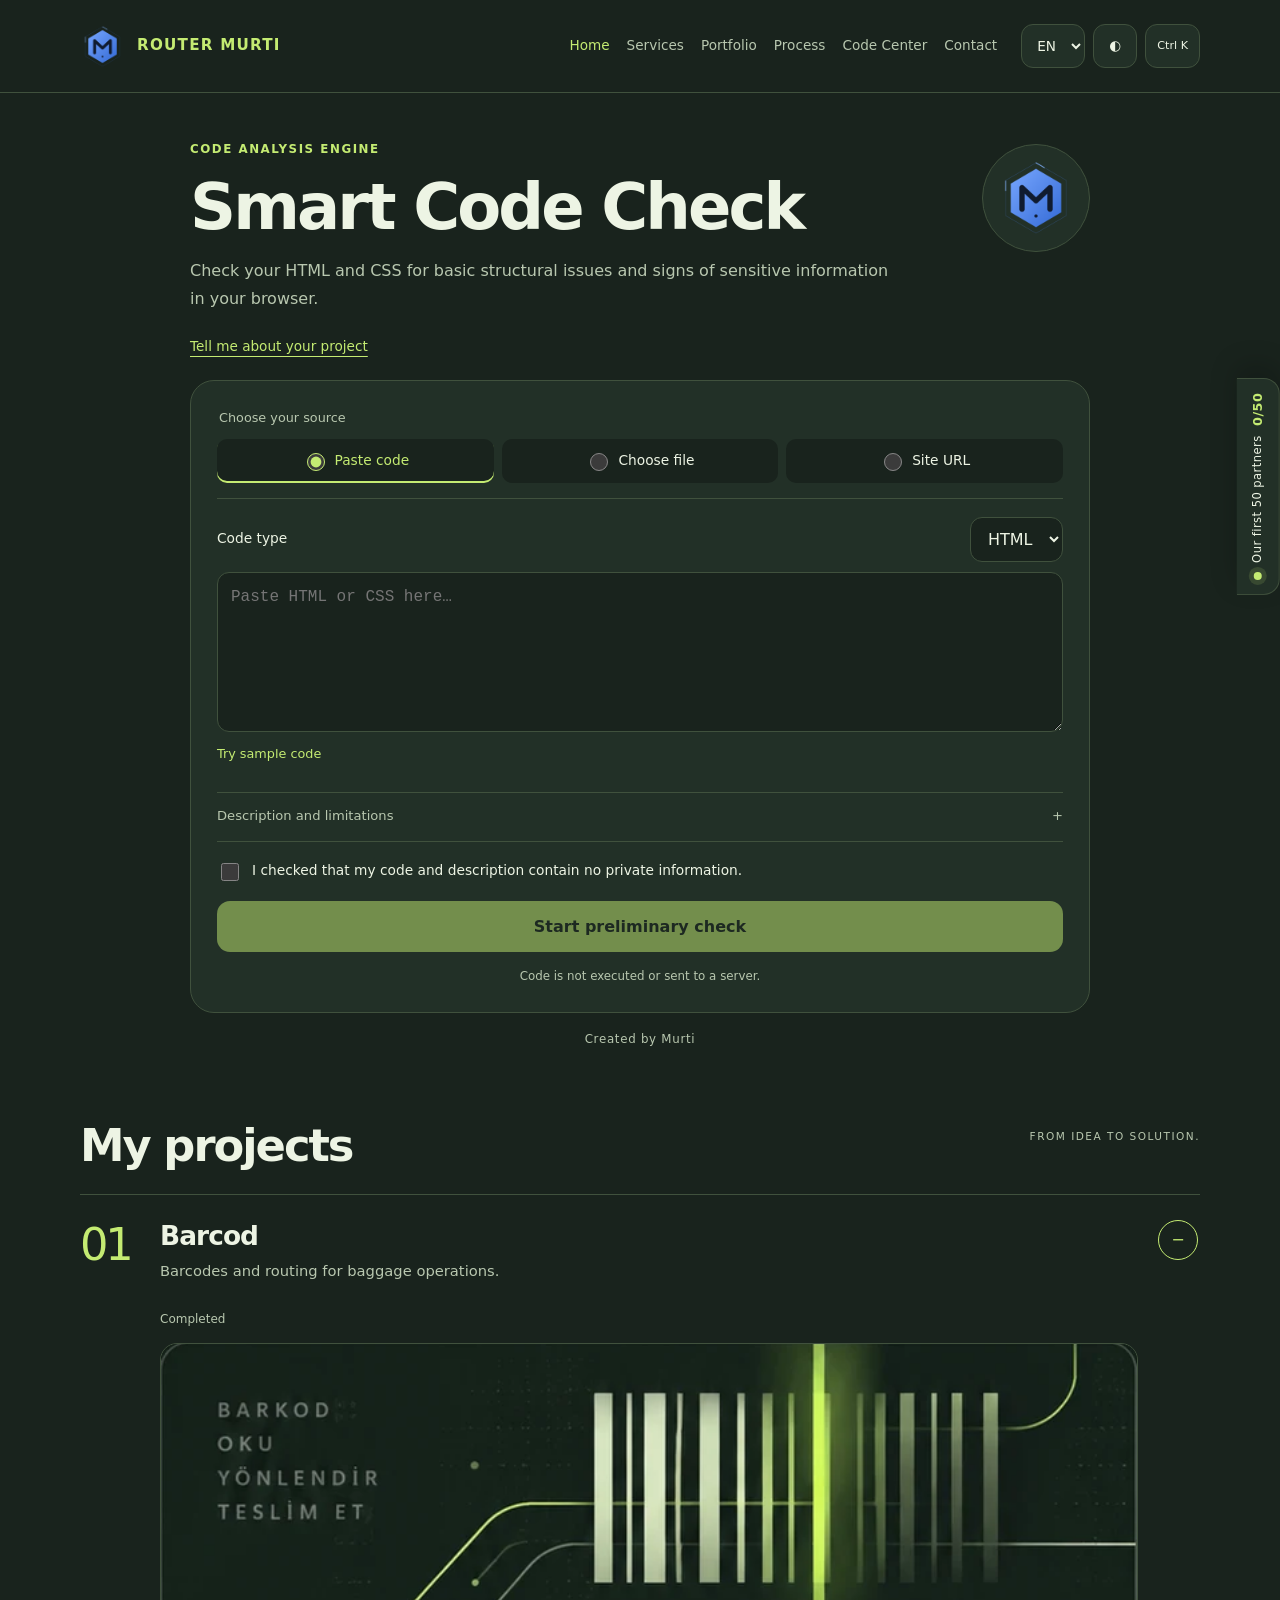
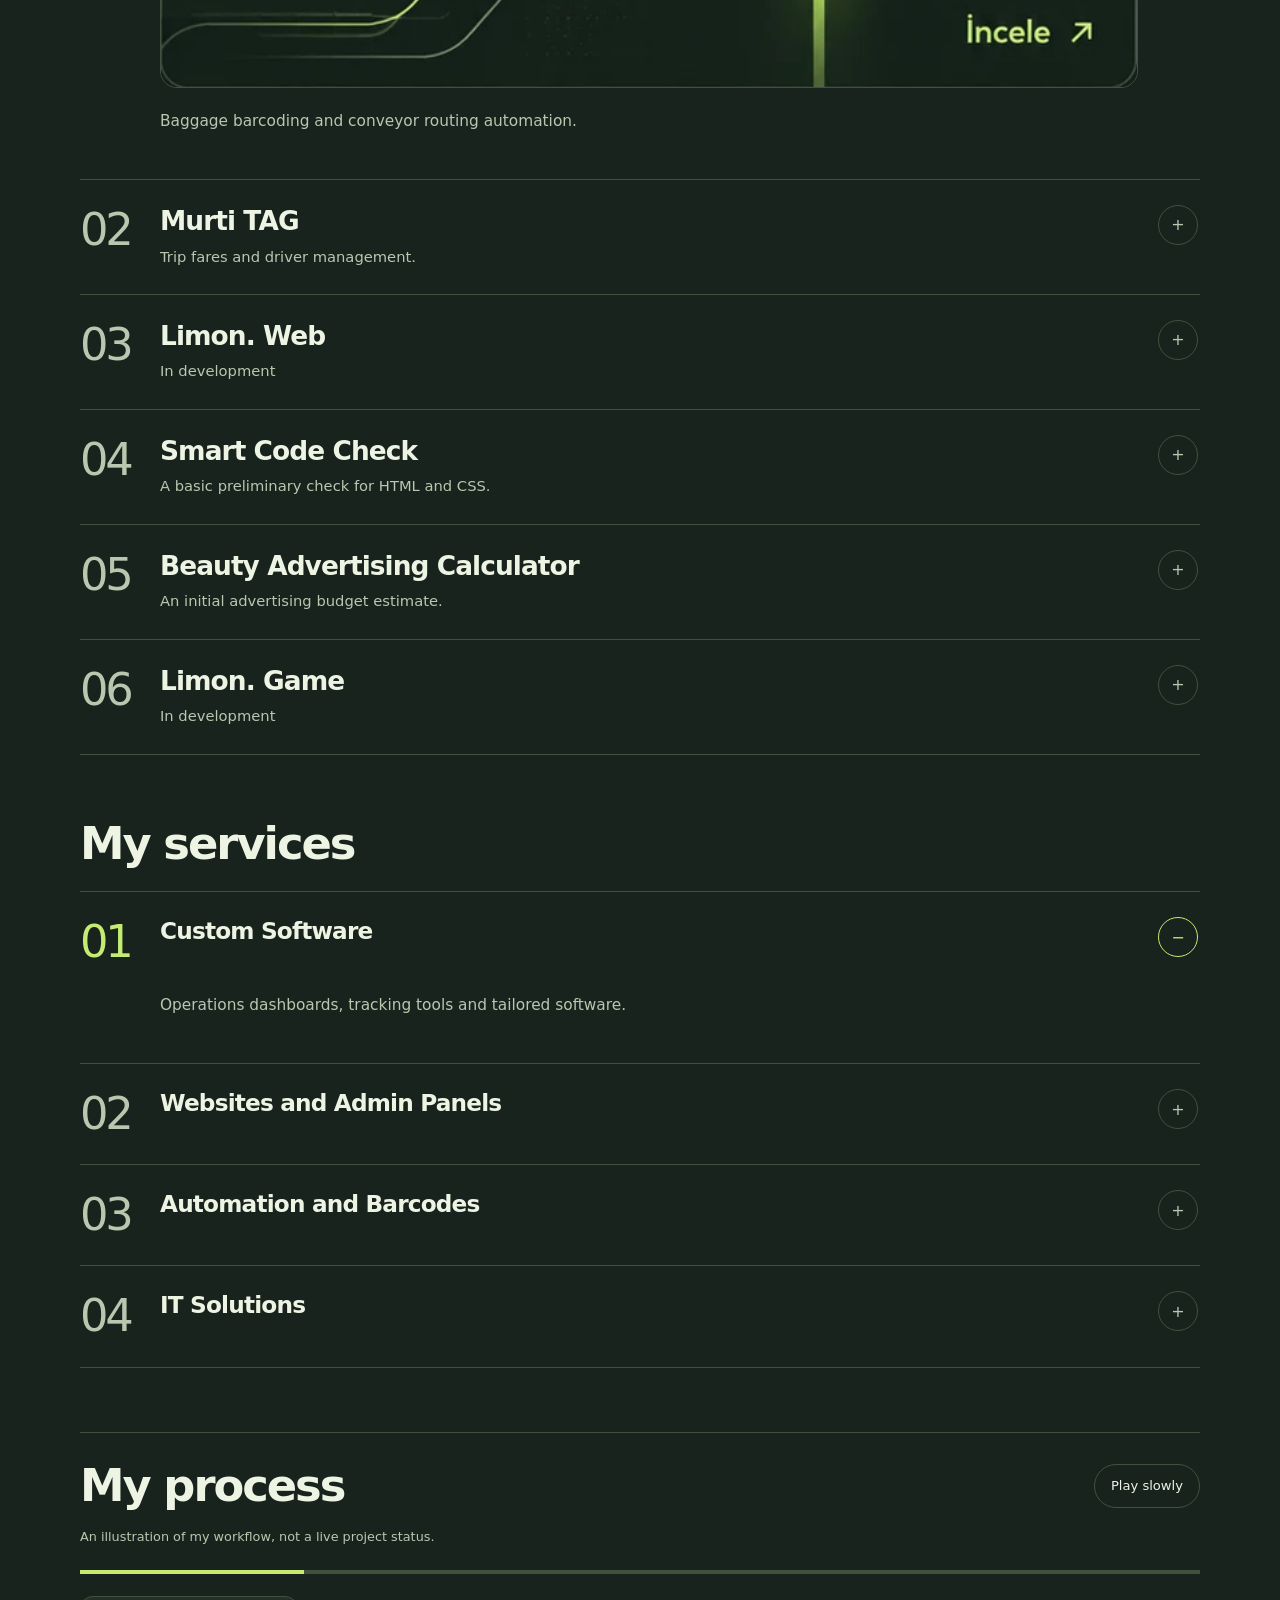
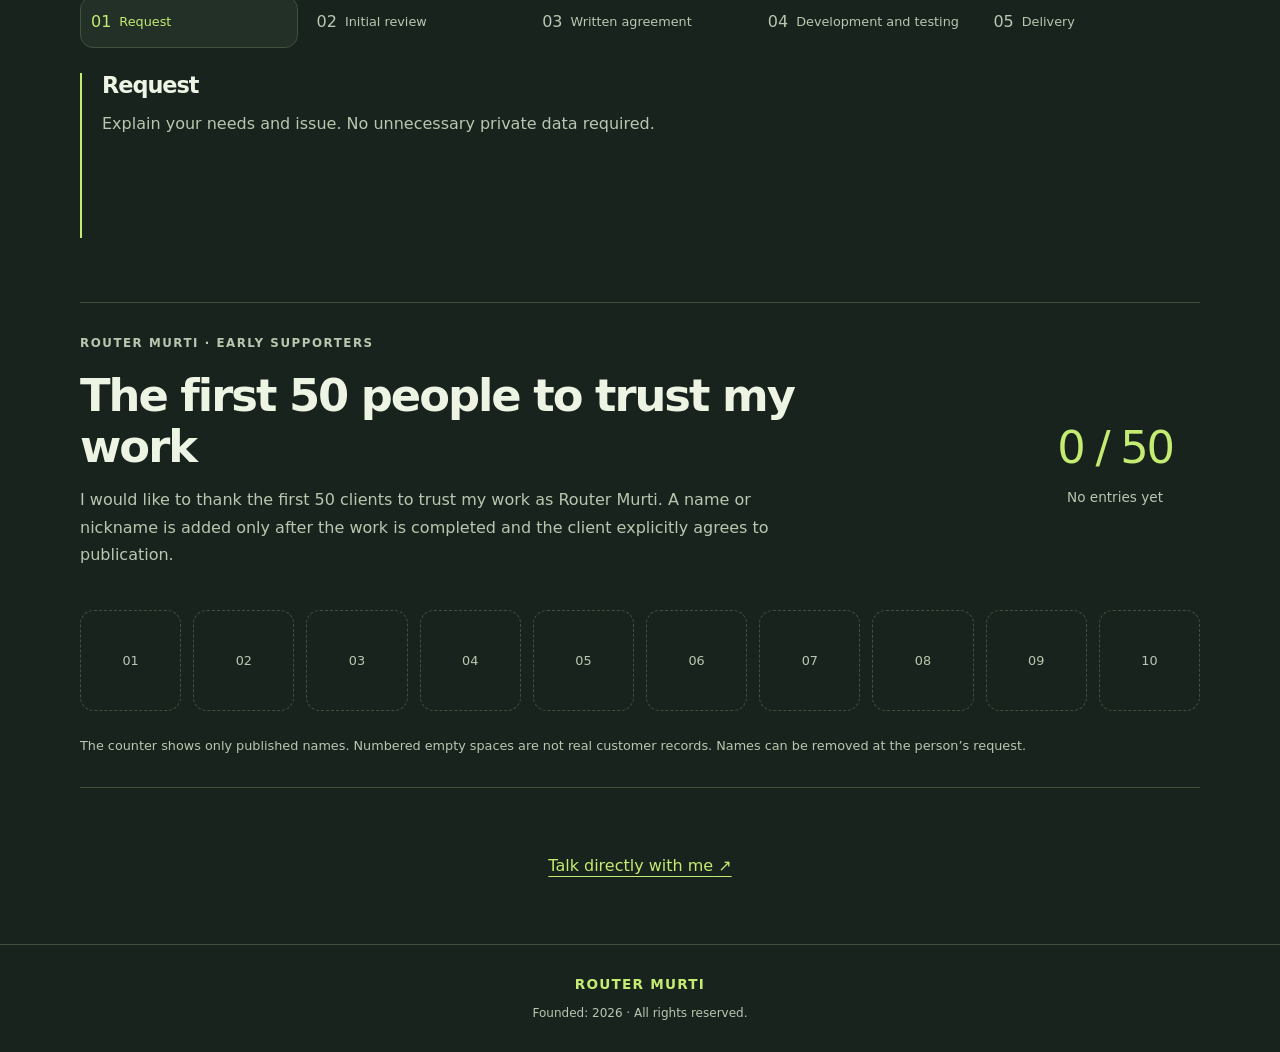
==== index.html @ 94e420cd "Refresh homepage content cache after adding partner message" ====
<!DOCTYPE html>
<html lang="tr"><head><meta charset="utf-8"/><meta content="width=device-width,initial-scale=1" name="viewport"/><meta content="Router Murti: bağımsız yazılım geliştirme, web uygulamaları, otomasyon ve BT desteği. İhtiyacınızı doğrudan anlatın; proje kapsamını birlikte netleştirelim." name="description"/><title>Router Murti | Ana sayfa</title><link href="assets/router-murti-logo.png" rel="icon" type="image/png"/><meta content="#19231D" name="theme-color"/><link href="assets/style.css?v=studio-interactive-20261022" rel="stylesheet"/><meta http-equiv="Content-Security-Policy" content="default-src 'self'; script-src 'self'; style-src 'self'; img-src 'self' data:; font-src 'self'; connect-src 'none'; object-src 'none'; base-uri 'none'; form-action 'self'"></head><body data-page="index.html"><header class="site-header"><div class="wrap nav"><a class="brand" href="index.html" aria-label="Router Murti"><img src="assets/router-murti-logo.png" width="45" height="49" alt=""><span class="brand-name">ROUTER MURTI</span></a><nav id="main-nav" class="main-nav" aria-label="Menü"><a href="index.html" aria-current="page"><span data-i18n="Ana Sayfa">Ana sayfa</span></a><a href="services.html"><span data-i18n="Hizmetler">Hizmetler</span></a><a href="portfolio.html"><span data-i18n="Portföy">Portföy</span></a><a href="process.html"><span data-i18n="Süreç">Süreç</span></a><a href="code-center.html"><span data-i18n="Kod Merkezi">Kod merkezi</span></a><a href="contact.html"><span data-i18n="İletişim">İletişim</span></a></nav><div class="tools"><select id="lang" data-aria="langLabel" aria-label="Dil seçimi"><option value="tr">TR</option><option value="en">EN</option><option value="de">DE</option><option value="es">ES</option></select><button type="button" class="theme-toggle" id="theme" data-aria="themeLabel" aria-label="Tema">◐</button><button type="button" class="rm-kbtn" data-command-open data-aria="commandLabel">Ctrl K</button></div><button type="button" class="menu-toggle" aria-controls="main-nav" aria-expanded="false" data-menu data-aria="menuLabel"><span data-i18n="menu">Menü</span></button></div></header><main class="wrap"><section class="engine-hero"><div class="engine-top"><div><p data-i18n="engineEyebrow" class="eyebrow">OTO ANALİZ MOTORU</p><h1>Smart Code Check</h1></div><div class="coin-wrap" role="img" data-aria="coinLabel" aria-label="Logo ve Limon jetonu"><div class="v3-coin"><div class="v3-face"><img src="assets/router-murti-logo.png" alt="Router Murti" width="80" height="80"></div><div class="v3-face back"><img src="assets/limon-face.webp" alt="Limon" width="96" height="96"></div></div></div></div><p data-i18n="engineIntro" class="engine-intro">HTML ve CSS kodunuzdaki bazı yapısal sorunları ve hassas bilgi belirtilerini tarayıcınızda inceleyin.</p><a class="hero-request" href="contact.html"><span data-i18n="requestBtn">Projenizi anlatın</span></a><section class="rm-check-panel"><form id="rmAnalysisForm"><fieldset class="rm-tabs"><legend data-i18n="sourceLegend">İncelemek istediğiniz içerik</legend><label><input type="radio" name="sourceType" value="code" checked><span data-i18n="paste">Kodu yapıştır</span></label><label><input type="radio" name="sourceType" value="file"><span data-i18n="file">Dosya seç</span></label><label><input type="radio" name="sourceType" value="url"><span data-i18n="url">Site adresi</span></label></fieldset><div id="rmCodePane"><div class="rm-code-head"><label for="rmCodeType"><span data-i18n="codeType">Kod türü</span></label><select id="rmCodeType"><option value="html">HTML</option><option value="css">CSS</option></select></div><label class="sr-only" for="rmCode"><span data-i18n="code">İncelenecek kod</span></label><textarea id="rmCode" maxlength="100000" rows="5" spellcheck="false" autocomplete="off" data-placeholder="codePlaceholder" placeholder="HTML veya CSS kodunuzu buraya yapıştırın…"></textarea><button type="button" class="sample-button" data-sample><span data-i18n="sample">Örnek kodu dene</span></button></div><div id="rmFilePane" hidden><label for="rmFile"><span data-i18n="fileLabel">HTML veya CSS dosyası · en fazla 100 KB</span></label><input type="file" id="rmFile" accept=".html,.htm,.css,text/html,text/css"><p data-i18n="fileInfo" class="muted">Dosya bu tarayıcı içinde metin olarak okunur; kod çalıştırılmaz ve sunucuya gönderilmez.</p></div><div id="rmUrlPane" hidden><label for="rmUrl"><span data-i18n="url">Site adresi</span></label><input id="rmUrl" type="url" maxlength="2048" autocomplete="url" placeholder="https://example.com"><p data-i18n="urlInfo" class="muted">URL üzerinden otomatik tarama bu sürümde etkin değildir. Siteye bağlanılmaz; yalnızca adres biçimi kontrol edilir.</p></div><details class="engine-options"><summary><span data-i18n="advanced">Açıklama ve kontrol sınırları</span><span aria-hidden="true">+</span></summary><div><label for="rmProblem"><span data-i18n="problem">Karşılaştığınız sorunu kısaca açıklayın</span></label><textarea id="rmProblem" maxlength="1000" rows="2" data-placeholder="problemPlaceholder" placeholder="Beklenen davranışı ve sorunu yazın. Özel bilgi eklemeyin."></textarea><p data-i18n="limits" class="rm-hint">Bu sınırlı kontrol, kodun hatasız veya tamamen güvenli olduğunu göstermez. Özel bilgileri paylaşmayın. Telegram taslağı yalnızca genel özeti içerir; ayrıca onay vermeden açılmaz.</p></div></details><label class="rm-consent"><input type="checkbox" id="rmSafeConsent" required><span data-i18n="safeConsent">Kodda ve açıklamamda özel bilgi bulunmadığını kontrol ettim.</span></label><button class="rm-analyze-btn" type="submit" id="rmAnalyzeBtn" disabled><span data-i18n="start">Ön kontrolü başlat</span></button><p data-i18n="localOnly" class="engine-safe">Kod çalıştırılmaz, sunucuya gönderilmez.</p></form><div id="rmAnalysisResult" class="result" hidden role="status" aria-live="polite"></div></section><p class="created-by">Created by Murti</p></section><section class="section" id="projects"><div class="section-head"><h2 data-i18n="v3.pr">Projelerim</h2><p data-i18n="projectMotto" class="section-note">FİKİRDEN ÇÖZÜME, GERÇEK PROJELER.</p></div><div class="directory project-directory" data-accordion="projects"><details id="project-1" open><summary class="entry-heading"><span class="entry-number">01</span><span><span class="entry-title">Barcod</span><span data-i18n="sub1" class="entry-subtitle">Bagaj operasyonları için barkod ve yönlendirme.</span></span><span class="entry-toggle" aria-hidden="true"><span class="entry-plus">+</span><span class="entry-minus">−</span></span></summary><div class="entry-body"><span data-i18n="v3.done" class="entry-status">Tamamlandı</span><a href="portfolio.html#project-1" data-aria="projectDetail" aria-label="Ayrıntıları göster"><img class="project-art" src="assets/barcod-flow.webp" width="731" height="258" alt="" loading="lazy"></a><p><span data-i18n="v3.p1">Havalimanı bagaj operasyonları için geliştirdiğim Barcod, uçuş verilerinden apron hedefini belirlemeye, bagaj barkodu oluşturmaya ve yazdırmaya yönelik bir yazılımdır. Konveyör ve itici kol yönlendirme sinyallerini de işler. Kuruma ait operasyon kayıtlarını ve gerçek uçuş verilerini bu sayfada paylaşmıyorum.</span></p></div></details><details id="project-2"><summary class="entry-heading"><span class="entry-number">02</span><span><span class="entry-title">Murti TAG</span><span data-i18n="sub2" class="entry-subtitle">Yolculuk ücreti ve sürücü yönetimi.</span></span><span class="entry-toggle" aria-hidden="true"><span class="entry-plus">+</span><span class="entry-minus">−</span></span></summary><div class="entry-body"><span data-i18n="v3.done" class="entry-status">Tamamlandı</span><p><span data-i18n="v3.p2">Murti TAG, telefonla alınan yolculukların ücretini hesaplamak ve sürücü kayıtlarını düzenlemek için geliştirdiğim bir uygulamadır. Sürücü uyarıları ve yönetim araçları aynı yapı içinde yer alır. Buradaki tanıtımda sürücülerin kişisel bilgilerine veya özel kayıt ekranlarına yer vermiyorum.</span></p><a class="entry-link" href="https://routermurti.pythonanywhere.com" target="_blank" rel="noopener noreferrer"><span data-i18n="v3.view">Projeyi aç ↗</span></a></div></details><details id="project-4"><summary class="entry-heading"><span class="entry-number">03</span><span><span class="entry-title">Limon. Web</span><span data-i18n="v3.dev" class="entry-subtitle">Geliştirme aşamasında</span></span><span class="entry-toggle" aria-hidden="true"><span class="entry-plus">+</span><span class="entry-minus">−</span></span></summary><div class="entry-body"><span data-i18n="v3.dev" class="entry-status">Geliştirme aşamasında</span><p><span data-i18n="v3.p4">Limon. Web, geliştirmeyi sürdürdüğüm web projesidir. Mevcut sayfaları bağlantı üzerinden inceleyebilirsiniz; içerik ve işlevler geliştirme sürecinde değişebilir. Projeyi henüz tamamlanmış bir ürün olarak sunmuyorum.</span></p><a class="entry-link" href="https://routermurti.github.io/limon/" target="_blank" rel="noopener noreferrer"><span data-i18n="v3.view">Projeyi aç ↗</span></a></div></details><details id="project-6"><summary class="entry-heading"><span class="entry-number">04</span><span><span class="entry-title">Smart Code Check</span><span data-i18n="sub6" class="entry-subtitle">HTML ve CSS için temel ön kontrol.</span></span><span class="entry-toggle" aria-hidden="true"><span class="entry-plus">+</span><span class="entry-minus">−</span></span></summary><div class="entry-body"><span data-i18n="v3.dev" class="entry-status">Geliştirme aşamasında</span><p><span data-i18n="v3.p6">Smart Code Check, HTML ve CSS içeriğini çalıştırmadan bazı yapısal sorunları ve hassas bilgi belirtilerini arayan bir ön kontrol aracıdır. İşlemler tarayıcı içinde yapılır; araç, kesin hata tespiti veya kapsamlı bir güvenlik denetimi sağlamaz. Geliştirmeyi sürdürdüğüm bu sürümü kod merkezinde deneyebilirsiniz.</span></p><a class="entry-link" href="code-center.html" ><span data-i18n="v3.view">Projeyi aç ↗</span></a></div></details><details id="project-3"><summary class="entry-heading"><span class="entry-number">05</span><span><span class="entry-title"><span data-i18n="beautyName">Güzellik Salonu Reklam Hesaplayıcı</span></span><span data-i18n="sub3" class="entry-subtitle">Reklam bütçesi için başlangıç tahmini.</span></span><span class="entry-toggle" aria-hidden="true"><span class="entry-plus">+</span><span class="entry-minus">−</span></span></summary><div class="entry-body"><span data-i18n="v3.done" class="entry-status">Tamamlandı</span><p><span data-i18n="v3.p3">Güzellik işletmelerinin reklam bütçesi için bir başlangıç tahmini oluşturmasına yardımcı olan bir hesaplama aracıdır. Girilen bilgilere göre üretilen tahminler, bütçe seçeneklerini karşılaştırmak amacıyla kullanılabilir. Araç; müşteri sayısı, satış veya reklam getirisi garantisi vermez.</span></p><a class="entry-link" href="https://routermurti.github.io/guzellik-reklam-hesaplayici/" target="_blank" rel="noopener noreferrer"><span data-i18n="v3.view">Projeyi aç ↗</span></a></div></details><details id="project-5"><summary class="entry-heading"><span class="entry-number">06</span><span><span class="entry-title">Limon. Game</span><span data-i18n="v3.dev" class="entry-subtitle">Geliştirme aşamasında</span></span><span class="entry-toggle" aria-hidden="true"><span class="entry-plus">+</span><span class="entry-minus">−</span></span></summary><div class="entry-body"><span data-i18n="v3.dev" class="entry-status">Geliştirme aşamasında</span><p><span data-i18n="v3.p5">Limon. Game, üzerinde çalıştığım oyun projesidir. Geliştirme aşamasında olduğu için burada oynanabilir bir sürüm veya indirme bağlantısı sunmuyorum. Paylaşılabilir bir sürüm hazır olduğunda bu alanda duyuracağım.</span></p></div></details></div></section><section class="section"><div class="section-head"><h2 data-i18n="servicesTitle">Çalışma alanım</h2></div><div class="directory service-directory" data-accordion="services"><details open><summary class="entry-heading"><span class="entry-number">01</span><span class="entry-title"><span data-i18n="v3.s1">Özel yazılım</span></span><span class="entry-toggle" aria-hidden="true"><span class="entry-plus">+</span><span class="entry-minus">−</span></span></summary><div class="entry-body"><p><span data-i18n="v3.s1b">İş takibi, kayıt yönetimi ve günlük işlemler için ihtiyaca uygun uygulamalar geliştiriyorum. Mevcut iş akışınızı birlikte değerlendiriyor; hangi verilerin tutulacağını, kimlerin hangi ekranları kullanacağını ve beklenen çıktıları belirliyorum. Uygulanacak özellikleri işe başlamadan önce yazılı olarak netleştiriyorum.</span></p></div></details><details><summary class="entry-heading"><span class="entry-number">02</span><span class="entry-title"><span data-i18n="v3.s2">Web siteleri ve yönetim panelleri</span></span><span class="entry-toggle" aria-hidden="true"><span class="entry-plus">+</span><span class="entry-minus">−</span></span></summary><div class="entry-body"><p><span data-i18n="v3.s2b">İşletmenizi veya projenizi anlatan web siteleri ve içeriklerinizi yönetmenizi sağlayan paneller üzerinde çalışıyorum. Sayfa yapısını, gezinmeyi, form alanlarını ve mobil görünümü kullanım amacına göre planlıyorum. Gerekli yönetim özelliklerini, kullanılacak altyapıyı ve teslim kapsamını ön değerlendirmede birlikte belirliyorum.</span></p></div></details><details><summary class="entry-heading"><span class="entry-number">03</span><span class="entry-title"><span data-i18n="v3.s3">Otomasyon ve barkod sistemleri</span></span><span class="entry-toggle" aria-hidden="true"><span class="entry-plus">+</span><span class="entry-minus">−</span></span></summary><div class="entry-body"><p><span data-i18n="v3.s3b">Tekrarlanan kayıt, veri işleme ve barkod işlemlerini düzenleyen çözümler geliştiriyorum. Verinin sisteme nasıl gireceğini, hangi adımlardan geçeceğini ve nasıl bir çıktı üretileceğini iş akışınıza göre değerlendiriyorum. Cihaz bağlantısı veya mevcut bir sisteme uyarlama gerekiyorsa teknik koşulları ayrıca inceliyorum.</span></p></div></details><details><summary class="entry-heading"><span class="entry-number">04</span><span class="entry-title"><span data-i18n="v3.s4">BT çözümleri ve teknik destek</span></span><span class="entry-toggle" aria-hidden="true"><span class="entry-plus">+</span><span class="entry-minus">−</span></span></summary><div class="entry-body"><p><span data-i18n="v3.s4b">Bilgisayar, yazılım ve günlük BT kullanımında karşılaşılan sorunları inceliyor; uygulanabilir çözüm seçeneklerini açıklıyorum. Uzaktan değerlendirilebilen işlemlerle yerinde müdahale gerektiren durumları ayırıyorum. Destek kapsamını, erişim ihtiyacını ve işlemlerin sınırlarını başlamadan önce sizinle netleştiriyorum.</span></p></div></details></div></section><section class="section process" data-process><div class="process-head"><h2 data-i18n="processTitle">Çalışma sürecim</h2><button class="quiet-button" type="button" data-play><span data-i18n="play">Yavaşça oynat</span></button></div><p data-i18n="processNote" class="process-note">Genel çalışma akışı örneğidir; güncel bir projenin ilerlemesini göstermez.</p><progress class="process-progress" value="1" max="5" data-aria="progress"></progress><ol class="process-steps"><li><button type="button" data-step="0" aria-pressed="true" aria-controls="process-panel-0"><span>01</span><span data-i18n="v3.st1">İhtiyacın belirlenmesi</span></button></li><li><button type="button" data-step="1" aria-pressed="false" aria-controls="process-panel-1"><span>02</span><span data-i18n="v3.st2">Teknik ön değerlendirme</span></button></li><li><button type="button" data-step="2" aria-pressed="false" aria-controls="process-panel-2"><span>03</span><span data-i18n="v3.st3">Yazılı mutabakat</span></button></li><li><button type="button" data-step="3" aria-pressed="false" aria-controls="process-panel-3"><span>04</span><span data-i18n="v3.st4">Geliştirme ve test</span></button></li><li><button type="button" data-step="4" aria-pressed="false" aria-controls="process-panel-4"><span>05</span><span data-i18n="v3.st5">Teslim ve devir</span></button></li></ol><div class="process-panel" id="process-panel-0"><h3 data-i18n="v3.st1">İhtiyacın belirlenmesi</h3><p data-i18n="v3.sd1">Önce mevcut durumu, çözmek istediğiniz sorunu ve beklediğiniz sonucu sizden dinliyorum. Kullanılacak cihazları, mevcut uygulamaları ve işin önceliklerini sizinle birlikte belirliyorum. Bu aşamada şifre veya özel müşteri kaydı paylaşmanız gerekmez; örnekler gerekiyorsa kişisel verilerden arındırılmış içerik kullanmanızı isterim.</p></div><div class="process-panel" id="process-panel-1" hidden><h3 data-i18n="v3.st2">Teknik ön değerlendirme</h3><p data-i18n="v3.sd2">Talebin teknik olarak nasıl karşılanabileceğini, mevcut sistemle uyumunu ve olası sınırlamaları inceliyorum. Ek araç, cihaz bağlantısı veya dış hizmet gerekip gerekmediğini değerlendirip seçenekleri açıklıyorum. Yapılabilirlik ve kapsam netleşmeden kesin ücret ya da teslim tarihi vermiyorum.</p></div><div class="process-panel" id="process-panel-2" hidden><h3 data-i18n="v3.st3">Yazılı mutabakat</h3><p data-i18n="v3.sd3">Yapılacak işleri, kapsam dışında kalan talepleri, ücreti ve öngörülen takvimi sizinle birlikte yazılı olarak netleştiriyorum. Revizyon sınırlarını, sizden beklenen bilgi ve erişimleri, teslim biçimini ve sorumlulukları da bu aşamada sizinle netleştiriyorum. Geliştirmeye, bu koşullar üzerinde karşılıklı olarak anlaştıktan sonra başlıyorum.</p></div><div class="process-panel" id="process-panel-3" hidden><h3 data-i18n="v3.st4">Geliştirme ve test</h3><p data-i18n="v3.sd4">Üzerinde anlaştığımız özellikleri belirlenen iş planına göre geliştiriyorum. İşin kapsamına uygun işlevsellik ve güvenlik kontrollerini yapıyor, web arayüzlerini farklı ekran boyutlarında inceliyorum. Yaptığım kontrolleri ve sınayamadığım noktaları açıkça belirtiyor; kapsam değişikliği gerekirse önce sizinle görüşüyorum.</p></div><div class="process-panel" id="process-panel-4" hidden><h3 data-i18n="v3.st5">Teslim ve devir</h3><p data-i18n="v3.sd5">Teslim öncesinde tamamlanan işleri, kullanım biçimini ve bilinen sınırlamaları sizinle birlikte gözden geçiriyorum. Anlaşmaya dâhil olan dosyaları, erişimleri ve kullanım bilgilerini kararlaştırılan biçimde devrediyorum. Teslim sonrasındaki destek veya ek geliştirme taleplerinin kapsamını ve koşullarını sizinle ayrıca netleştiriyorum.</p></div></section><section class="section founders" id="founders"><div class="founder-top"><div><p data-i18n="foundersTag" class="eyebrow">ROUTER MURTI · İLK DESTEKÇİLER</p><h2 data-i18n="v3.found">Bana ilk güvenen 50 kişi</h2><p data-i18n="v3.foundb">Router Murti adıyla tamamladığım işler için bana güvenen ilk 50 müşteriye bu alanda teşekkür etmek istiyorum. Bir müşterimin adı veya takma adı, yalnızca ilgili iş tamamlandıktan ve yayımlanmasına açıkça izin verildikten sonra eklenir.</p></div><div class="founder-counter"><strong>0 / 50</strong><small data-i18n="v3.foundEmpty">Henüz yayımlanan isim yok.</small></div></div><div class="founder-slots" aria-hidden="true"><span class="founder-slot">01</span><span class="founder-slot">02</span><span class="founder-slot">03</span><span class="founder-slot">04</span><span class="founder-slot">05</span><span class="founder-slot">06</span><span class="founder-slot">07</span><span class="founder-slot">08</span><span class="founder-slot">09</span><span class="founder-slot">10</span></div><p data-i18n="v3.foundNote" class="founder-note">Sayaç yalnızca burada yayımlanan isimleri gösterir. Numaralı boş yerler gerçek müşteri kaydı değildir. İsimler, ilgili kişinin isteği üzerine kaldırılabilir.</p></section><div class="footer-contact"><a href="contact.html"><span data-i18n="directContact">Doğrudan benimle görüşün</span> ↗</a></div><details class="founders-dock"><summary><span class="founders-dock-dot" aria-hidden="true"></span><span data-i18n="x.foundDock">İlk 50 İş Ortağımız</span><strong>0/50</strong></summary><div class="founders-dock-panel"><p class="founders-dock-kicker" data-i18n="v3.foundEmpty">Henüz kayıt yok</p><h2 data-i18n="x.foundDock">İlk 50 İş Ortağımız</h2><p data-i18n="x.foundDockNote">İlk 50 iş ortağı için ayrılan alanı görüntüle</p><p class="founders-dock-message" data-i18n="x.foundDockMessage">Bu alan, birlikte ürettiğimiz işlerin ve kurduğumuz güvenin küçük bir hatırası olacak. Router Murti’ye ilk güvenen 50 iş ortağım burada kendi hikâyesiyle yer alacak. Henüz isim eklenmedi; bu alanın ilk hikâyesini birlikte yazacağız.</p><div class="founders-dock-count"><strong>0</strong><span>/ 50</span></div><div class="founders-dock-slots" aria-hidden="true"><span>01</span><span>02</span><span>03</span><span>04</span><span>05</span><span>06</span><span>07</span><span>08</span><span>09</span><span>10</span></div><a href="#founders" data-i18n="x.openFounders">Alanı aç</a></div></details></main><footer class="site-footer"><div class="wrap"><strong>ROUTER MURTI</strong><small data-i18n="v3.since">Kuruluş: 2026 · Tüm hakları saklıdır.</small></div></footer><script defer src="assets/content.js?v=founders-20261022"></script><script defer src="assets/app.js?v=studio-20261022"></script><script defer src="assets/security-scan.js?v=studio-20261022"></script><script defer src="assets/syntax-check.js?v=studio-20261022"></script><script defer src="assets/code-check.js?v=telegram-20261022"></script></body></html>
---- assets/style.css ----
/* Router Murti · forest & lime · shared responsive design */
:root{color-scheme:dark;--bg:#19231D;--panel:#223027;--ink:#EDF4E4;--muted:#B8C7AF;--line:#40513D;--accent:#C4EB72;--on-accent:#19231D;--glow:rgba(196,235,114,.13)}
:root[data-theme=light]{color-scheme:light;--bg:#F1F5E9;--panel:#FFFFFF;--ink:#19231D;--muted:#4E6047;--line:#CDD8BE;--accent:#45631C;--on-accent:#FFFFFF;--glow:rgba(69,99,28,.1)}
*{box-sizing:border-box}html{scroll-behavior:smooth;scroll-padding-top:110px}body{margin:0;background:var(--bg);color:var(--ink);font:16px/1.7 system-ui,-apple-system,BlinkMacSystemFont,"Segoe UI",sans-serif}a{color:var(--accent);text-underline-offset:5px}button,input,textarea,select{font:inherit}button,a,input,select,textarea,summary{touch-action:manipulation}button,summary{cursor:pointer}button:disabled{cursor:not-allowed;opacity:.5}button{color:var(--ink)}:focus-visible{outline:3px solid var(--accent);outline-offset:4px}[hidden]{display:none!important}.wrap{width:min(1120px,calc(100% - 48px));margin-inline:auto}h1,h2,h3,p{overflow-wrap:anywhere}h1,h2,h3{line-height:1.13;font-weight:650;letter-spacing:-.045em}h1{font-size:clamp(2rem,5vw,4.1rem);margin:12px 0 20px;max-width:900px}h2{font-size:clamp(1.75rem,3.5vw,3.1rem);margin:0 0 22px}h3{font-size:1.5rem;margin:0 0 12px}p{margin:0 0 18px}.muted,.lead{color:var(--muted)}.lead{font-size:1.06rem;max-width:770px}.eyebrow{color:var(--accent);font-size:.74rem;letter-spacing:.13em;text-transform:uppercase;font-weight:650}.hero{padding:62px 0 35px}.section{margin:64px 0}.section-head{display:flex;justify-content:space-between;gap:24px;align-items:center;margin-bottom:22px}.section-head h2{margin:0}.section-note{font-size:.66rem;letter-spacing:.14em;color:var(--muted);max-width:175px}.sr-only{position:absolute;width:1px;height:1px;padding:0;overflow:hidden;clip:rect(0,0,0,0);white-space:nowrap;border:0}
/* Header and compact navigation */
.site-header{position:sticky;top:0;z-index:20;background:var(--bg);border-bottom:1px solid var(--line)}.nav{display:flex;align-items:center;gap:24px;min-height:92px;flex-wrap:wrap;padding:15px 0}.brand{display:inline-flex;align-items:center;gap:12px;text-decoration:none;color:var(--accent);white-space:nowrap}.brand img{width:45px;height:49px;object-fit:contain}.brand-name{font-size:.95rem;font-weight:800;letter-spacing:.08em}.main-nav{display:flex;align-items:center;justify-content:center;gap:17px;margin-left:auto}.main-nav a{font-size:.85rem;text-decoration:none;color:var(--muted)}.main-nav a[aria-current=page]{color:var(--accent)}.tools{display:flex;align-items:center;gap:8px}.tools select,.tools button,.menu-toggle{min-height:44px;border:1px solid var(--line);border-radius:12px;background:var(--panel);color:var(--ink);padding:8px 11px;font-size:.85rem}.tools select{max-width:76px}.menu-toggle{display:none}.icon{width:18px;height:18px;display:block}.theme-toggle{width:44px;display:grid;place-items:center}.rm-kbtn{font-size:.7rem!important}.main-nav.is-open{display:flex}
/* Analyst-first homepage */
.engine-hero{padding:46px 0 8px;max-width:900px;margin-inline:auto}.engine-top{display:grid;grid-template-columns:minmax(0,1fr) 108px;gap:26px;align-items:center}.engine-top h1{font-size:clamp(2.2rem,5vw,4.2rem);margin-bottom:14px}.engine-top .eyebrow{margin-bottom:7px}.engine-intro{max-width:700px;color:var(--muted);font-size:1rem;margin:0 0 20px}.hero-request{display:inline-block;font-size:.85rem;margin:0 0 22px}.coin-wrap{perspective:750px;width:108px;height:108px}.v3-coin{width:100%;height:100%;position:relative;transform-style:preserve-3d;animation:coin-turn 11s linear infinite}.v3-face{position:absolute;inset:0;border-radius:50%;background:var(--panel);display:grid;place-items:center;backface-visibility:hidden;border:1px solid var(--line)}.v3-face img{width:75%;height:75%;object-fit:contain}.v3-face.back{transform:rotateY(180deg)}.v3-face.back img{width:91%;height:91%}.created-by{text-align:center;color:var(--muted);font-size:.74rem;letter-spacing:.06em;margin:16px 0 0}.rm-check-hero{max-width:850px}.rm-check-logo{width:80px;height:80px;object-fit:contain;float:right;margin:0 0 15px 20px}
.rm-check-panel{padding:26px;border:1px solid var(--line);border-radius:24px;background:var(--panel);max-width:900px;margin-inline:auto}.rm-tabs{padding:0 0 15px;border:0;border-bottom:1px solid var(--line);display:flex;gap:8px;flex-wrap:wrap;margin:0 0 18px;min-width:0}.rm-tabs legend{font-size:.8rem;color:var(--muted);margin-bottom:10px}.rm-tabs label{display:flex;align-items:center;justify-content:center;gap:7px;flex:1 1 130px;min-height:44px;font-size:.86rem;border-radius:10px;background:var(--bg);padding:8px 10px}.rm-tabs label:has(input:checked){color:var(--accent);box-shadow:inset 0 -2px var(--accent)}input[type=radio],input[type=checkbox]{accent-color:var(--accent);width:18px;height:18px;flex-shrink:0}.rm-code-head{display:flex;align-items:center;justify-content:space-between;gap:14px;margin-bottom:10px}.rm-code-head label{margin:0}.rm-check-panel label:not(.rm-tabs label){font-size:.86rem}.rm-check-panel input[type=url],.rm-check-panel input[type=file],.rm-check-panel select,.rm-check-panel textarea,.project-form input:not([type=checkbox]),.project-form select,.project-form textarea{max-width:100%;border:1px solid var(--line);border-radius:12px;background:var(--bg);color:var(--ink);padding:11px 13px;font-size:16px;min-height:44px}.rm-check-panel textarea,.project-form textarea{display:block;width:100%;resize:vertical}.rm-check-panel textarea{font-family:ui-monospace,SFMono-Regular,monospace;min-height:125px;margin-top:8px}.rm-check-panel #rmProblem{min-height:80px}.rm-check-panel #rmUrl,.rm-check-panel #rmFile{display:block;width:100%;margin-top:10px}.rm-check-panel .muted{font-size:.8rem;margin-top:10px}.engine-options{border-block:1px solid var(--line);margin:16px 0}.engine-options summary{min-height:48px;display:flex;align-items:center;justify-content:space-between;font-size:.82rem;color:var(--muted)}.engine-options>div{padding-bottom:12px}.rm-consent{display:flex;align-items:flex-start;gap:10px;margin:17px 0;line-height:1.6}.rm-consent input{margin-top:4px}.rm-analyze-btn,.primary,.btn{display:inline-flex;justify-content:center;align-items:center;gap:10px;min-height:48px;border:0;border-radius:13px;padding:12px 19px;background:var(--accent);color:var(--on-accent);text-decoration:none;font-weight:650}.rm-analyze-btn{width:100%}.sample-button{border:0;background:transparent;color:var(--accent);padding:7px 0;min-height:44px;font-size:.8rem}.engine-safe{display:flex;align-items:center;justify-content:center;gap:8px;font-size:.74rem;color:var(--muted);margin:14px 0 0}.result{margin-top:22px;border-top:1px solid var(--line);padding-top:20px}.result h2{font-size:1.3rem}.result p,.result label{font-size:.86rem;color:var(--muted)}.result label{display:flex;align-items:flex-start;gap:9px}.rm-report-metric{font-size:1.6rem;color:var(--accent);margin:18px 0}.rm-report-actions{margin-top:16px}.rm-report-actions a{display:inline-flex;min-height:44px;align-items:center}.is-disabled{opacity:.45;pointer-events:none}.rm-hint{font-size:.76rem;color:var(--muted)}
/* Numbered service and project directories */
.directory{border-bottom:1px solid var(--line)}.directory details{border-top:1px solid var(--line)}summary{list-style:none}summary::-webkit-details-marker{display:none}.directory summary{display:grid;grid-template-columns:60px minmax(0,1fr) 42px;gap:20px;align-items:start;padding:25px 0}.entry-number{font-size:2.8rem;line-height:1.12;font-weight:500;letter-spacing:-.07em;color:var(--muted)}details[open]>.entry-heading .entry-number{color:var(--accent)}.entry-title{display:block;font-size:1.65rem;line-height:1.2;font-weight:650;letter-spacing:-.035em;color:var(--ink);overflow-wrap:anywhere}.entry-subtitle{display:block;font-size:.92rem;line-height:1.65;margin-top:8px;color:var(--muted)}.entry-toggle{width:40px;height:40px;border-radius:50%;border:1px solid var(--line);display:grid;place-items:center;color:var(--muted)}details[open]>.entry-heading .entry-toggle{border-color:var(--accent);color:var(--accent)}.entry-minus{display:none}details[open]>.entry-heading .entry-minus{display:block}details[open]>.entry-heading .entry-plus{display:none}.entry-body{padding:0 62px 25px 80px}.entry-body p{color:var(--muted);font-size:.96rem;line-height:1.8;max-width:820px}.entry-status{display:block;color:var(--muted);font-size:.75rem;margin-bottom:14px}.entry-link{display:inline-flex;gap:8px;align-items:center;min-height:44px;font-size:.88rem;text-decoration:none}.project-art{display:block;width:100%;aspect-ratio:731/258;object-fit:cover;border:1px solid var(--line);border-radius:17px;margin-bottom:20px}.service-directory .entry-title{font-size:1.45rem}.service-directory .entry-body{padding-top:0}.service-directory .entry-subtitle{display:none}
/* Slow, manual-first workflow */
.process{border-top:1px solid var(--line);padding-top:28px}.process-head{display:flex;justify-content:space-between;align-items:center;gap:18px;flex-wrap:wrap}.process-head h2{margin:0}.quiet-button{display:inline-flex;align-items:center;justify-content:center;gap:8px;min-height:44px;border:1px solid var(--line);border-radius:99px;padding:8px 16px;background:transparent;color:var(--ink);font-size:.82rem}.process-note{font-size:.8rem;color:var(--muted);margin-top:15px}.process-progress{width:100%;height:4px;display:block;border:0;appearance:none;background:var(--line);margin:22px 0}.process-progress::-webkit-progress-bar{background:var(--line)}.process-progress::-webkit-progress-value{background:var(--accent);transition:width 1.2s ease}.process-progress::-moz-progress-bar{background:var(--accent)}.process-steps{display:grid;grid-template-columns:repeat(5,minmax(0,1fr));gap:8px;list-style:none;margin:0;padding:0}.process-steps button{width:100%;display:flex;gap:8px;align-items:center;min-height:52px;text-align:left;background:transparent;border:1px solid transparent;border-radius:13px;padding:10px;color:var(--muted);font-size:.8rem}.process-steps button[aria-pressed=true]{color:var(--accent);background:var(--panel);border-color:var(--line)}.process-steps span:first-child{font-size:1rem}.process-panel{margin-top:25px;padding-left:20px;border-left:2px solid var(--accent);min-height:165px}.process-panel h3{font-size:1.4rem}.process-panel p{color:var(--muted);max-width:850px}
/* Honest supporter counter */
.founders{padding:30px 0;border-block:1px solid var(--line)}.founder-top{display:flex;align-items:center;gap:35px;justify-content:space-between}.founder-top>div:first-child{max-width:730px}.founder-top h2{margin:7px 0 14px}.founder-top p{color:var(--muted)}.founder-counter{white-space:nowrap;min-width:170px;text-align:center}.founder-counter strong{font-size:2.8rem;font-weight:500;letter-spacing:-.05em;color:var(--accent);display:block}.founder-counter small{font-size:.85rem;color:var(--muted);white-space:normal;display:block}.founder-slots{display:grid;grid-template-columns:repeat(10,minmax(0,1fr));gap:12px;margin:24px 0}.founder-slot{border:1px dashed var(--line);border-radius:14px;aspect-ratio:1;display:grid;place-items:center;font-size:.8rem;color:var(--muted)}.founder-note{font-size:.8rem;color:var(--muted);margin:0}
/* Direct contact */
.contact-main{max-width:760px}.contact-main>.hero{text-align:center}.contact-main .lead{margin-inline:auto}.contact-heading{display:flex;align-items:center;justify-content:space-between;gap:15px;margin:25px 0 0}.contact-heading h2{font-size:1.4rem;margin:0}.contact-help{width:44px;height:44px;display:grid;place-items:center;border:1px solid var(--line);border-radius:50%;background:transparent}.contact-info{background:var(--panel);border:1px solid var(--line);border-radius:15px;padding:20px;margin:16px 0;color:var(--muted);font-size:.9rem}.project-form{padding:28px;background:var(--panel);border:1px solid var(--line);border-radius:24px}.project-form label:not(.checkline){display:block;margin:18px 0 7px;font-size:.9rem}.project-form label:first-child{margin-top:0}.project-form input:not([type=checkbox]),.project-form select,.project-form textarea{width:100%;display:block}.project-form textarea{min-height:145px;font-family:inherit}.checkline{display:flex;gap:10px;align-items:flex-start;font-size:.85rem;margin:22px 0 12px}.checkline input{margin-top:5px}.project-form p{font-size:.8rem;color:var(--muted)}.project-form .primary{width:100%}.contact-channels{margin:35px 0}.contact-channels h2{font-size:1.5rem}.contact-channel{display:flex;justify-content:space-between;gap:15px;align-items:center;flex-wrap:wrap;padding:17px 0;border-top:1px solid var(--line)}.contact-channel small{font-size:.8rem;color:var(--muted)}.footer-contact{text-align:center;margin:55px 0 0}.footer-contact a{font-size:1rem}.site-footer{margin-top:65px;padding:28px 0;border-top:1px solid var(--line);text-align:center}.site-footer strong{display:block;color:var(--accent);font-size:.85rem;letter-spacing:.09em}.site-footer small{display:block;font-size:.75rem;color:var(--muted);margin-top:7px}
/* Keyboard command menu */
.command-dialog{width:min(550px,calc(100% - 32px));max-height:75dvh;border:1px solid var(--line);border-radius:20px;padding:18px;background:var(--panel);color:var(--ink)}.command-dialog::backdrop{background:rgba(0,0,0,.6)}.command-head{display:flex;align-items:center;gap:12px}.command-head input{min-width:0;flex:1;padding:12px;border:1px solid var(--line);border-radius:10px;background:var(--bg);color:var(--ink);font-size:16px}.command-close{min-width:44px;min-height:44px;border:1px solid var(--line);border-radius:10px;background:var(--bg);color:var(--ink)}.command-items{display:grid;gap:4px;margin-top:14px}.command-items button{min-height:44px;text-align:left;border:0;border-radius:10px;padding:10px 12px;background:transparent;color:var(--ink)}.command-items button[aria-selected=true]{background:var(--glow);color:var(--accent)}.command-note{font-size:.72rem;color:var(--muted);margin:14px 0 0}
img[src="assets/router-murti-logo.png"]{animation:logo-color 18s ease-in-out infinite}@keyframes logo-color{0%,100%{filter:hue-rotate(0deg) saturate(1) brightness(1)}50%{filter:hue-rotate(-140deg) saturate(.6) brightness(1.55)}}@keyframes coin-turn{0%,40%{transform:rotateY(0)}50%,90%{transform:rotateY(180deg)}100%{transform:rotateY(360deg)}}
@media(max-width:1050px){.main-nav{order:4;width:100%;margin:0;padding:12px 0 2px;justify-content:flex-start;gap:16px;border-top:1px solid var(--line);display:none}.tools{margin-left:auto}.menu-toggle{display:inline-flex;order:3}.main-nav a{min-height:44px;display:flex;align-items:center}.nav{gap:12px}.rm-kbtn{display:none}}
@media(max-width:700px){.wrap{width:calc(100% - 36px)}.nav{min-height:78px}.brand{gap:7px}.brand img{width:33px;height:37px}.brand-name{font-size:.76rem;letter-spacing:.055em}.tools{gap:6px}.tools select{padding:7px;max-width:62px}.menu-toggle{font-size:.75rem;padding:8px}.hero{padding:36px 0 22px}h1{font-size:2.25rem}.section{margin:42px 0}.section-head{gap:14px}.section-note{font-size:.57rem;max-width:105px}.section-head h2{font-size:2.3rem}.engine-hero{padding-top:28px}.engine-top{grid-template-columns:minmax(0,1fr) 72px;gap:14px}.engine-top h1{font-size:2.35rem;max-width:260px}.coin-wrap{width:72px;height:72px}.engine-intro{font-size:.88rem;line-height:1.7}.engine-hero .hero-request{font-size:.8rem;margin-bottom:17px}.rm-check-panel{padding:18px;border-radius:20px}.rm-tabs{gap:5px}.rm-tabs label{flex:1 1 76px;padding:8px 5px;font-size:.73rem;gap:4px}.rm-tabs input{width:15px;height:15px}.rm-code-head select{font-size:.88rem;padding:7px 10px}.rm-check-panel textarea{min-height:105px}.rm-consent{font-size:.76rem!important}.directory summary{grid-template-columns:40px minmax(0,1fr) 34px;gap:12px;padding:22px 0}.entry-number{font-size:2.25rem}.entry-title{font-size:1.38rem}.entry-subtitle{font-size:.8rem}.entry-toggle{width:33px;height:33px}.entry-body{padding:0 0 22px}.entry-body p{font-size:.88rem;line-height:1.8}.service-directory .entry-title{font-size:1.2rem}.project-art{border-radius:14px}.process-steps{grid-template-columns:repeat(2,minmax(0,1fr));gap:5px}.process-panel{padding-left:16px;min-height:230px}.process-panel h3{font-size:1.2rem}.process-panel p{font-size:.9rem}.process-note{font-size:.75rem}.founder-top{flex-direction:column;gap:10px;align-items:flex-start}.founder-counter{text-align:left}.founder-counter strong{font-size:2.5rem}.founder-slots{grid-template-columns:repeat(5,minmax(0,1fr));gap:8px}.founder-note{font-size:.76rem}.founder-top p{font-size:.9rem}.project-form{padding:20px}.contact-main>.hero{text-align:left}.contact-heading h2{font-size:1.25rem}.site-footer{margin-top:42px}.contact-channel{align-items:flex-start}.rm-check-logo{width:65px;height:65px}}
@media(max-width:370px){.wrap{width:calc(100% - 28px)}.brand-name{font-size:.67rem}.brand img{width:28px;height:32px}.nav{gap:8px}.tools select{max-width:54px}.theme-toggle{width:39px}.tools button{padding:7px}.menu-toggle{padding:8px}.engine-top h1{font-size:2rem}.engine-top{grid-template-columns:minmax(0,1fr) 62px}.coin-wrap{width:62px;height:62px}.entry-title{font-size:1.22rem}.directory summary{grid-template-columns:34px minmax(0,1fr) 30px;gap:9px}.entry-number{font-size:2rem}.entry-toggle{width:30px;height:30px}}
.project-art{height:auto}
/* Keep the first analysis action within a typical phone screen. */
@media(max-width:700px){.rm-tabs legend{position:absolute;width:1px;height:1px;overflow:hidden;clip:rect(0,0,0,0);white-space:nowrap}.rm-check-panel #rmCode{height:106px;min-height:106px}.engine-options{margin:10px 0}.engine-options summary{min-height:42px}.engine-hero .engine-intro{margin-bottom:13px}.engine-hero .hero-request{margin-bottom:14px}}
@media(prefers-reduced-motion:reduce){html{scroll-behavior:auto}*,*:before,*:after{animation:none!important;transition:none!important}}
/* Page-specific interactive experiences; original forest & lime tokens. */
.studio-panel{padding:30px;border:1px solid var(--line);border-radius:24px;background:var(--panel);margin:24px 0 42px}.studio-panel h2{font-size:clamp(1.4rem,3vw,2rem);margin-bottom:14px}.studio-panel p{font-size:.94rem}.studio-chips{display:flex;gap:9px;flex-wrap:wrap}.studio-chip{min-height:46px;padding:10px 17px;border:1px solid var(--line);border-radius:99px;background:var(--bg);color:var(--muted);font-size:.86rem;transition:background .2s,color .2s,transform .2s}.studio-chip:hover{border-color:var(--accent);color:var(--ink);transform:translateY(-2px)}.studio-chip[aria-pressed=true]{background:var(--accent);color:var(--on-accent);border-color:var(--accent)}.service-insight{display:grid;grid-template-columns:70px minmax(0,1fr);gap:24px;margin-top:28px;border-top:1px solid var(--line);padding-top:26px}.studio-index{color:var(--accent);font-size:3.5rem;line-height:1;letter-spacing:-.07em}.service-insight h3{font-size:1.5rem}.service-insight p{margin-bottom:8px}.service-insight.is-changing{animation:insight-in .35s ease}.project-tools{margin-bottom:28px}.filter-count{font-size:.78rem;color:var(--muted);margin:12px 0 0}.project-directory details:not([hidden]){animation:insight-in .3s ease}.studio-step{display:block;font-size:.78rem;letter-spacing:.15em;color:var(--accent);margin-bottom:14px}.step-output{display:grid;gap:7px;padding:17px 20px;border:1px solid var(--line);border-radius:14px;background:var(--panel);margin-top:22px}.step-output small{color:var(--muted);font-size:.75rem}.step-output strong{font-weight:550;font-size:.95rem;color:var(--accent)}.process-controls{display:flex;gap:12px;justify-content:space-between;margin-top:26px}.process-panel:not([hidden]){animation:insight-in .45s ease}.brief-guide{margin-bottom:28px}.brief-guide p{margin-bottom:0}.brief-meter{margin:25px 0;padding:20px 0;border-block:1px solid var(--line)}.brief-meter h3{font-size:1rem;letter-spacing:0}.brief-meter ul{list-style:none;padding:0;margin:12px 0;display:grid;gap:10px}.brief-meter li{display:flex;gap:10px;align-items:center;color:var(--muted);font-size:.8rem}.brief-indicator{width:9px;height:9px;border-radius:50%;border:1px solid var(--muted);flex:none}.brief-meter li[data-ready=true]{color:var(--accent)}.brief-meter li[data-ready=true] .brief-indicator{background:var(--accent);border-color:var(--accent)}.brief-meter p{margin:12px 0 0}.example-lab{margin-top:14px}.engine-faq{max-width:900px;margin-inline:auto}.engine-faq h2{font-size:1.7rem}.engine-faq details{border-top:1px solid var(--line);padding:18px 0}.engine-faq summary{font-weight:600;min-height:44px;display:flex;align-items:center}.engine-faq p{color:var(--muted);font-size:.92rem;max-width:760px}.directory details:target{scroll-margin-top:130px}.studio-panel:focus-within{border-color:var(--muted)}@keyframes insight-in{from{opacity:.35;transform:translateY(8px)}to{opacity:1;transform:translateY(0)}}
@media(min-width:900px){body[data-page="services.html"] .service-picker{display:grid;grid-template-columns:1fr 1.15fr;column-gap:40px}.service-picker>h2,.service-picker>p,.service-picker>.studio-chips{grid-column:1}.service-picker>.service-insight{grid-column:2;grid-row:1/4;border-top:0;border-left:1px solid var(--line);padding:0 0 0 30px;margin:0}.service-picker>.studio-chips{align-content:start}body[data-page="process.html"] .process-panel{max-width:850px;padding:28px 32px;background:var(--panel);border-radius:0 20px 20px 0}.engine-faq{padding-bottom:25px}}
@media(max-width:700px){.studio-panel{padding:22px;margin:15px 0 30px;border-radius:20px}.studio-panel p{font-size:.86rem}.studio-chip{font-size:.78rem;padding:10px 13px}.service-insight{grid-template-columns:44px minmax(0,1fr);gap:14px;padding-top:22px;margin-top:22px}.studio-index{font-size:2.6rem}.service-insight h3{font-size:1.25rem}.service-insight p{font-size:.86rem;line-height:1.8}.process-controls .studio-chip{max-width:48%}.step-output{padding:16px}.example-lab .studio-chips{gap:8px}.project-tools .studio-chips{gap:7px}.project-tools .studio-chip{font-size:.75rem}.engine-faq p{font-size:.86rem}}
@media(prefers-reduced-motion:reduce){.studio-chip,.project-directory details:not([hidden]),.service-insight.is-changing,.process-panel:not([hidden]){animation:none;transition:none;transform:none}}

/* First 50 partners: compact edge drawer */
.founders-dock{position:fixed;right:0;top:42%;z-index:18;color:var(--ink)}.founders-dock>summary{display:flex;align-items:center;gap:9px;writing-mode:vertical-rl;transform:rotate(180deg);padding:14px 10px;border:1px solid var(--line);border-right:0;border-radius:16px 0 0 16px;background:var(--panel);box-shadow:0 12px 28px rgba(0,0,0,.2);font-size:.72rem;letter-spacing:.04em}.founders-dock>summary strong{color:var(--accent);font-size:.8rem}.founders-dock-dot{width:8px;height:8px;border-radius:50%;background:var(--accent);box-shadow:0 0 0 5px var(--glow);flex:none}.founders-dock-panel{position:absolute;right:0;top:0;bottom:auto;width:min(320px,calc(100vw - 32px));padding:22px;border:1px solid var(--line);border-radius:18px 0 0 18px;background:var(--panel);box-shadow:0 18px 48px rgba(0,0,0,.25);animation:founders-dock-in .25s ease}.founders-dock-panel h2{font-size:1.35rem;margin:5px 0 8px}.founders-dock-panel p{font-size:.78rem;color:var(--muted);margin-bottom:10px}.founders-dock-kicker{text-transform:uppercase;letter-spacing:.12em;color:var(--accent)!important;font-size:.64rem!important}.founders-dock-count{display:flex;align-items:baseline;gap:3px;margin:14px 0;color:var(--muted)}.founders-dock-count strong{font-size:2.8rem;line-height:1;color:var(--accent);font-weight:500}.founders-dock-slots{display:grid;grid-template-columns:repeat(5,1fr);gap:6px;margin:15px 0 18px}.founders-dock-slots span{display:grid;place-items:center;min-height:30px;border:1px dashed var(--line);border-radius:8px;color:var(--muted);font-size:.67rem}.founders-dock-panel>a{font-size:.8rem;color:var(--accent)}@keyframes founders-dock-in{from{opacity:0;transform:translateY(8px)}to{opacity:1;transform:translateY(0)}}@media(max-width:700px){.founders-dock{top:auto;bottom:18px}.founders-dock>summary{writing-mode:horizontal-tb;transform:none;border-right:1px solid var(--line);border-radius:99px;padding:12px 15px}.founders-dock-panel{top:auto;bottom:calc(100% + 10px);right:10px;border-radius:18px;max-height:calc(100vh - 32px);overflow:auto}.founders-dock>summary strong{margin-left:auto}}@media(prefers-reduced-motion:reduce){.founders-dock-panel{animation:none}}
.founders-dock-message{font-size:.78rem!important;line-height:1.65;color:var(--ink)!important;margin:14px 0!important}.founders-dock-message::first-letter{color:var(--accent)}
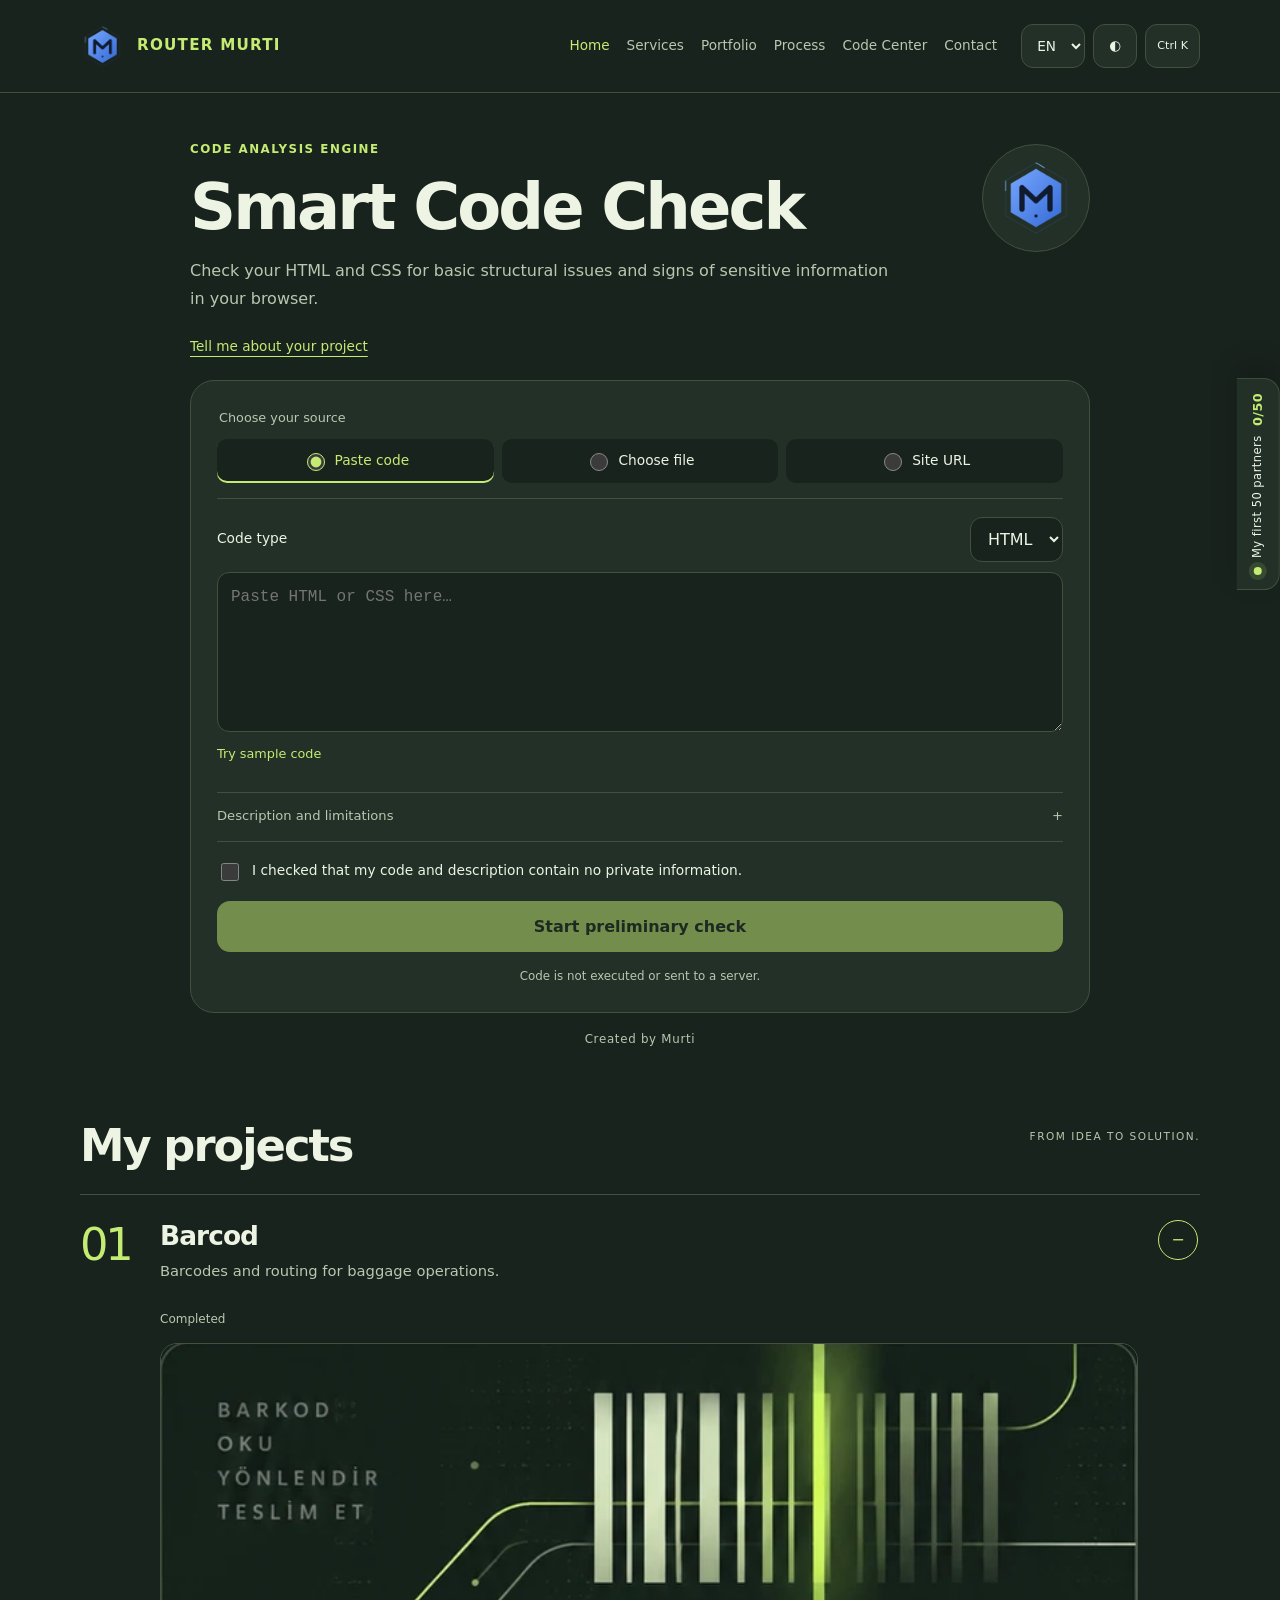
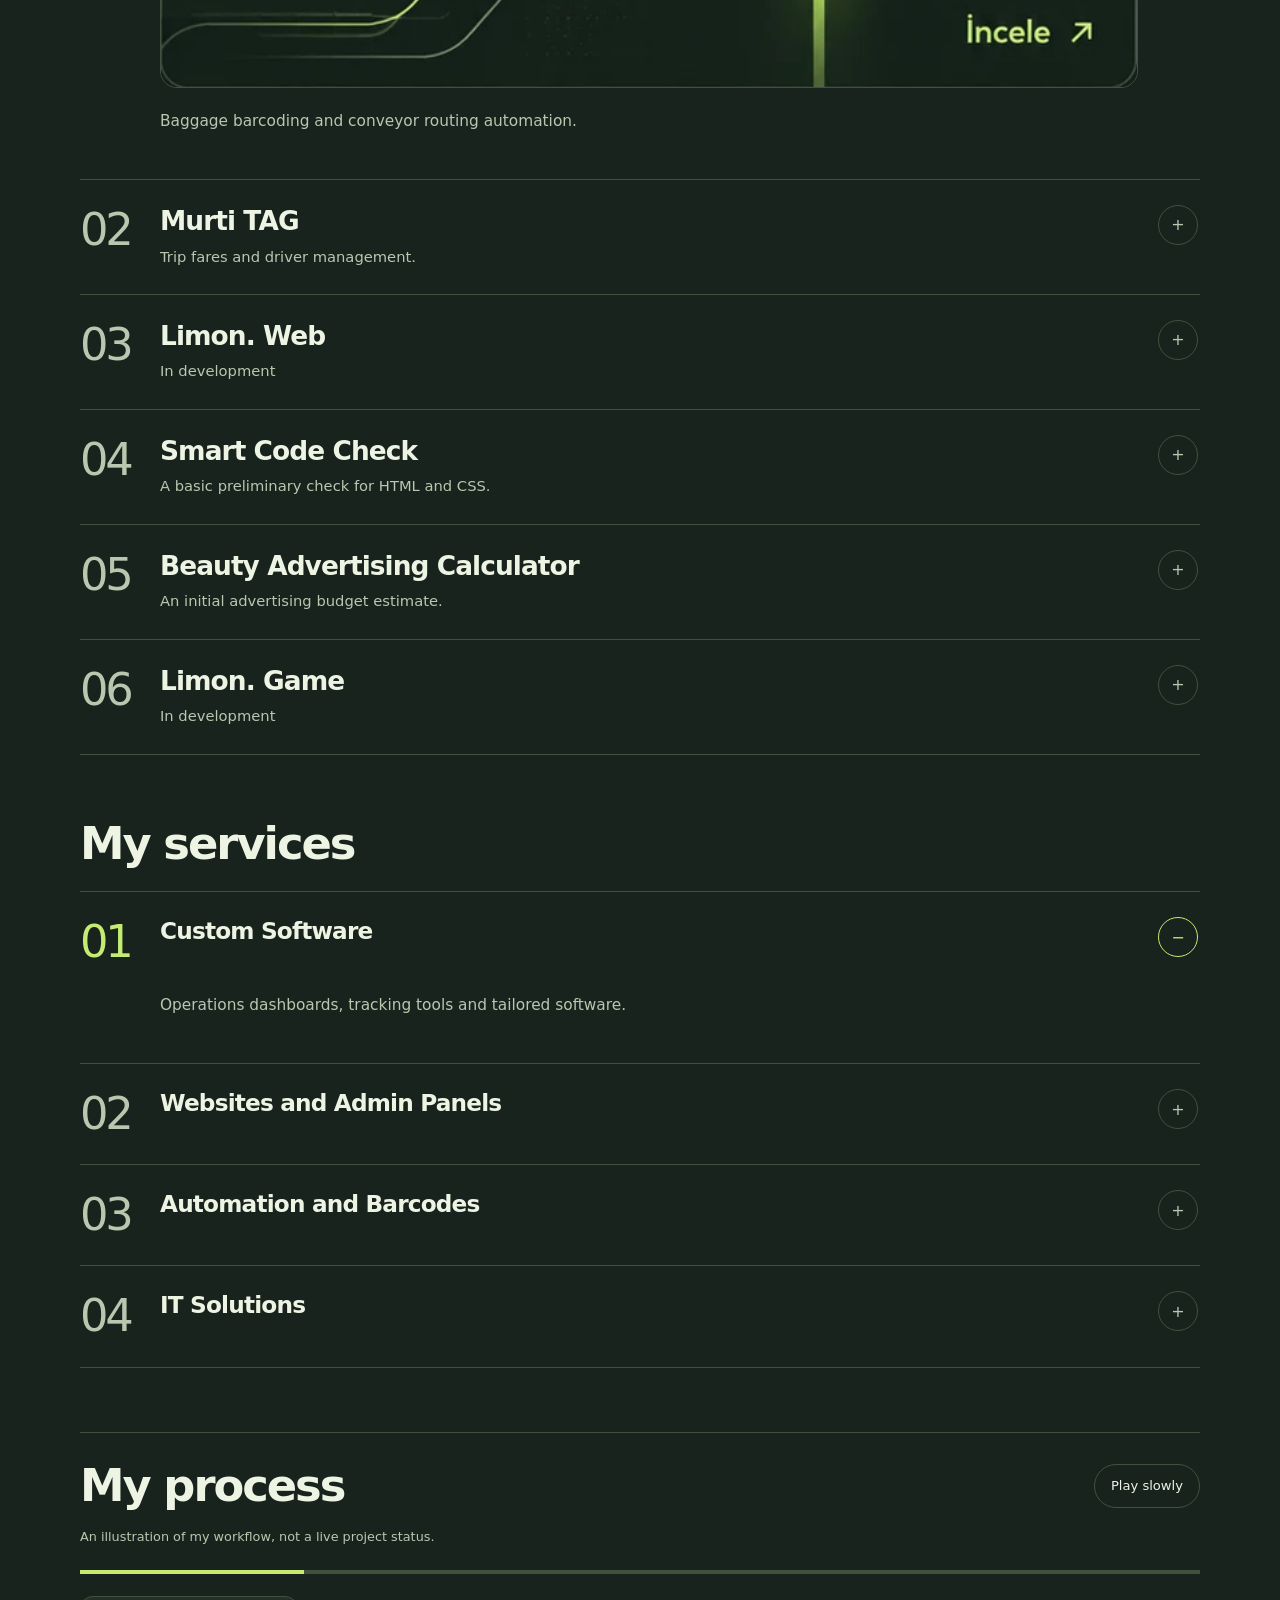
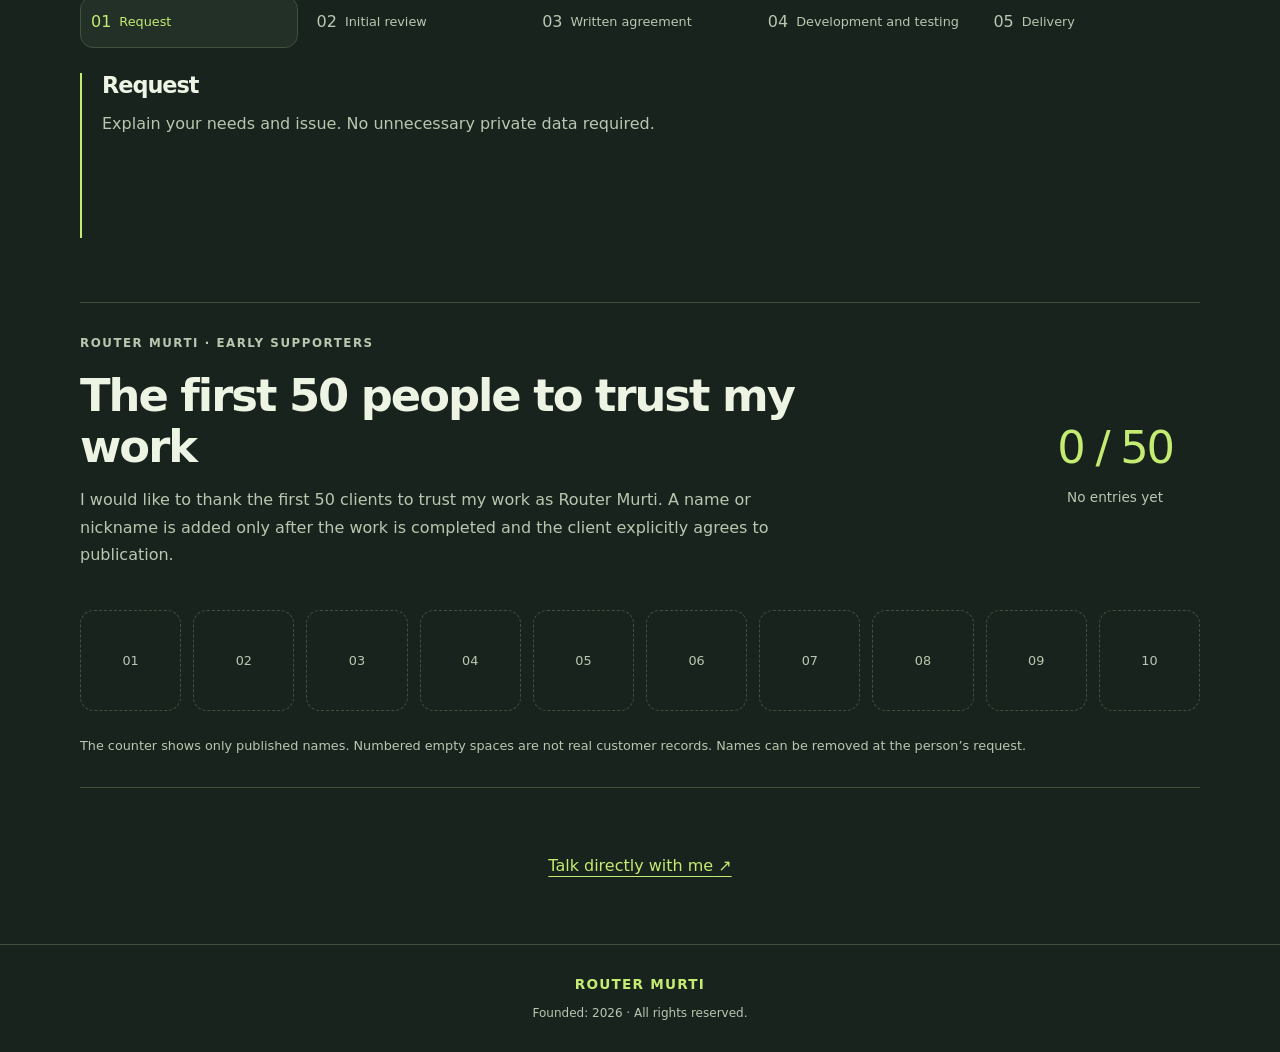
==== commit 49af70c6: "Personalize the first 50 partner drawer Use the singular first-person label, add a short self-deprec" ====
--- a/index.html
+++ b/index.html
@@ -1,2 +1,2 @@
 <!DOCTYPE html>
-<html lang="tr"><head><meta charset="utf-8"/><meta content="width=device-width,initial-scale=1" name="viewport"/><meta content="Router Murti: bağımsız yazılım geliştirme, web uygulamaları, otomasyon ve BT desteği. İhtiyacınızı doğrudan anlatın; proje kapsamını birlikte netleştirelim." name="description"/><title>Router Murti | Ana sayfa</title><link href="assets/router-murti-logo.png" rel="icon" type="image/png"/><meta content="#19231D" name="theme-color"/><link href="assets/style.css?v=studio-interactive-20261022" rel="stylesheet"/><meta http-equiv="Content-Security-Policy" content="default-src 'self'; script-src 'self'; style-src 'self'; img-src 'self' data:; font-src 'self'; connect-src 'none'; object-src 'none'; base-uri 'none'; form-action 'self'"></head><body data-page="index.html"><header class="site-header"><div class="wrap nav"><a class="brand" href="index.html" aria-label="Router Murti"><img src="assets/router-murti-logo.png" width="45" height="49" alt=""><span class="brand-name">ROUTER MURTI</span></a><nav id="main-nav" class="main-nav" aria-label="Menü"><a href="index.html" aria-current="page"><span data-i18n="Ana Sayfa">Ana sayfa</span></a><a href="services.html"><span data-i18n="Hizmetler">Hizmetler</span></a><a href="portfolio.html"><span data-i18n="Portföy">Portföy</span></a><a href="process.html"><span data-i18n="Süreç">Süreç</span></a><a href="code-center.html"><span data-i18n="Kod Merkezi">Kod merkezi</span></a><a href="contact.html"><span data-i18n="İletişim">İletişim</span></a></nav><div class="tools"><select id="lang" data-aria="langLabel" aria-label="Dil seçimi"><option value="tr">TR</option><option value="en">EN</option><option value="de">DE</option><option value="es">ES</option></select><button type="button" class="theme-toggle" id="theme" data-aria="themeLabel" aria-label="Tema">◐</button><button type="button" class="rm-kbtn" data-command-open data-aria="commandLabel">Ctrl K</button></div><button type="button" class="menu-toggle" aria-controls="main-nav" aria-expanded="false" data-menu data-aria="menuLabel"><span data-i18n="menu">Menü</span></button></div></header><main class="wrap"><section class="engine-hero"><div class="engine-top"><div><p data-i18n="engineEyebrow" class="eyebrow">OTO ANALİZ MOTORU</p><h1>Smart Code Check</h1></div><div class="coin-wrap" role="img" data-aria="coinLabel" aria-label="Logo ve Limon jetonu"><div class="v3-coin"><div class="v3-face"><img src="assets/router-murti-logo.png" alt="Router Murti" width="80" height="80"></div><div class="v3-face back"><img src="assets/limon-face.webp" alt="Limon" width="96" height="96"></div></div></div></div><p data-i18n="engineIntro" class="engine-intro">HTML ve CSS kodunuzdaki bazı yapısal sorunları ve hassas bilgi belirtilerini tarayıcınızda inceleyin.</p><a class="hero-request" href="contact.html"><span data-i18n="requestBtn">Projenizi anlatın</span></a><section class="rm-check-panel"><form id="rmAnalysisForm"><fieldset class="rm-tabs"><legend data-i18n="sourceLegend">İncelemek istediğiniz içerik</legend><label><input type="radio" name="sourceType" value="code" checked><span data-i18n="paste">Kodu yapıştır</span></label><label><input type="radio" name="sourceType" value="file"><span data-i18n="file">Dosya seç</span></label><label><input type="radio" name="sourceType" value="url"><span data-i18n="url">Site adresi</span></label></fieldset><div id="rmCodePane"><div class="rm-code-head"><label for="rmCodeType"><span data-i18n="codeType">Kod türü</span></label><select id="rmCodeType"><option value="html">HTML</option><option value="css">CSS</option></select></div><label class="sr-only" for="rmCode"><span data-i18n="code">İncelenecek kod</span></label><textarea id="rmCode" maxlength="100000" rows="5" spellcheck="false" autocomplete="off" data-placeholder="codePlaceholder" placeholder="HTML veya CSS kodunuzu buraya yapıştırın…"></textarea><button type="button" class="sample-button" data-sample><span data-i18n="sample">Örnek kodu dene</span></button></div><div id="rmFilePane" hidden><label for="rmFile"><span data-i18n="fileLabel">HTML veya CSS dosyası · en fazla 100 KB</span></label><input type="file" id="rmFile" accept=".html,.htm,.css,text/html,text/css"><p data-i18n="fileInfo" class="muted">Dosya bu tarayıcı içinde metin olarak okunur; kod çalıştırılmaz ve sunucuya gönderilmez.</p></div><div id="rmUrlPane" hidden><label for="rmUrl"><span data-i18n="url">Site adresi</span></label><input id="rmUrl" type="url" maxlength="2048" autocomplete="url" placeholder="https://example.com"><p data-i18n="urlInfo" class="muted">URL üzerinden otomatik tarama bu sürümde etkin değildir. Siteye bağlanılmaz; yalnızca adres biçimi kontrol edilir.</p></div><details class="engine-options"><summary><span data-i18n="advanced">Açıklama ve kontrol sınırları</span><span aria-hidden="true">+</span></summary><div><label for="rmProblem"><span data-i18n="problem">Karşılaştığınız sorunu kısaca açıklayın</span></label><textarea id="rmProblem" maxlength="1000" rows="2" data-placeholder="problemPlaceholder" placeholder="Beklenen davranışı ve sorunu yazın. Özel bilgi eklemeyin."></textarea><p data-i18n="limits" class="rm-hint">Bu sınırlı kontrol, kodun hatasız veya tamamen güvenli olduğunu göstermez. Özel bilgileri paylaşmayın. Telegram taslağı yalnızca genel özeti içerir; ayrıca onay vermeden açılmaz.</p></div></details><label class="rm-consent"><input type="checkbox" id="rmSafeConsent" required><span data-i18n="safeConsent">Kodda ve açıklamamda özel bilgi bulunmadığını kontrol ettim.</span></label><button class="rm-analyze-btn" type="submit" id="rmAnalyzeBtn" disabled><span data-i18n="start">Ön kontrolü başlat</span></button><p data-i18n="localOnly" class="engine-safe">Kod çalıştırılmaz, sunucuya gönderilmez.</p></form><div id="rmAnalysisResult" class="result" hidden role="status" aria-live="polite"></div></section><p class="created-by">Created by Murti</p></section><section class="section" id="projects"><div class="section-head"><h2 data-i18n="v3.pr">Projelerim</h2><p data-i18n="projectMotto" class="section-note">FİKİRDEN ÇÖZÜME, GERÇEK PROJELER.</p></div><div class="directory project-directory" data-accordion="projects"><details id="project-1" open><summary class="entry-heading"><span class="entry-number">01</span><span><span class="entry-title">Barcod</span><span data-i18n="sub1" class="entry-subtitle">Bagaj operasyonları için barkod ve yönlendirme.</span></span><span class="entry-toggle" aria-hidden="true"><span class="entry-plus">+</span><span class="entry-minus">−</span></span></summary><div class="entry-body"><span data-i18n="v3.done" class="entry-status">Tamamlandı</span><a href="portfolio.html#project-1" data-aria="projectDetail" aria-label="Ayrıntıları göster"><img class="project-art" src="assets/barcod-flow.webp" width="731" height="258" alt="" loading="lazy"></a><p><span data-i18n="v3.p1">Havalimanı bagaj operasyonları için geliştirdiğim Barcod, uçuş verilerinden apron hedefini belirlemeye, bagaj barkodu oluşturmaya ve yazdırmaya yönelik bir yazılımdır. Konveyör ve itici kol yönlendirme sinyallerini de işler. Kuruma ait operasyon kayıtlarını ve gerçek uçuş verilerini bu sayfada paylaşmıyorum.</span></p></div></details><details id="project-2"><summary class="entry-heading"><span class="entry-number">02</span><span><span class="entry-title">Murti TAG</span><span data-i18n="sub2" class="entry-subtitle">Yolculuk ücreti ve sürücü yönetimi.</span></span><span class="entry-toggle" aria-hidden="true"><span class="entry-plus">+</span><span class="entry-minus">−</span></span></summary><div class="entry-body"><span data-i18n="v3.done" class="entry-status">Tamamlandı</span><p><span data-i18n="v3.p2">Murti TAG, telefonla alınan yolculukların ücretini hesaplamak ve sürücü kayıtlarını düzenlemek için geliştirdiğim bir uygulamadır. Sürücü uyarıları ve yönetim araçları aynı yapı içinde yer alır. Buradaki tanıtımda sürücülerin kişisel bilgilerine veya özel kayıt ekranlarına yer vermiyorum.</span></p><a class="entry-link" href="https://routermurti.pythonanywhere.com" target="_blank" rel="noopener noreferrer"><span data-i18n="v3.view">Projeyi aç ↗</span></a></div></details><details id="project-4"><summary class="entry-heading"><span class="entry-number">03</span><span><span class="entry-title">Limon. Web</span><span data-i18n="v3.dev" class="entry-subtitle">Geliştirme aşamasında</span></span><span class="entry-toggle" aria-hidden="true"><span class="entry-plus">+</span><span class="entry-minus">−</span></span></summary><div class="entry-body"><span data-i18n="v3.dev" class="entry-status">Geliştirme aşamasında</span><p><span data-i18n="v3.p4">Limon. Web, geliştirmeyi sürdürdüğüm web projesidir. Mevcut sayfaları bağlantı üzerinden inceleyebilirsiniz; içerik ve işlevler geliştirme sürecinde değişebilir. Projeyi henüz tamamlanmış bir ürün olarak sunmuyorum.</span></p><a class="entry-link" href="https://routermurti.github.io/limon/" target="_blank" rel="noopener noreferrer"><span data-i18n="v3.view">Projeyi aç ↗</span></a></div></details><details id="project-6"><summary class="entry-heading"><span class="entry-number">04</span><span><span class="entry-title">Smart Code Check</span><span data-i18n="sub6" class="entry-subtitle">HTML ve CSS için temel ön kontrol.</span></span><span class="entry-toggle" aria-hidden="true"><span class="entry-plus">+</span><span class="entry-minus">−</span></span></summary><div class="entry-body"><span data-i18n="v3.dev" class="entry-status">Geliştirme aşamasında</span><p><span data-i18n="v3.p6">Smart Code Check, HTML ve CSS içeriğini çalıştırmadan bazı yapısal sorunları ve hassas bilgi belirtilerini arayan bir ön kontrol aracıdır. İşlemler tarayıcı içinde yapılır; araç, kesin hata tespiti veya kapsamlı bir güvenlik denetimi sağlamaz. Geliştirmeyi sürdürdüğüm bu sürümü kod merkezinde deneyebilirsiniz.</span></p><a class="entry-link" href="code-center.html" ><span data-i18n="v3.view">Projeyi aç ↗</span></a></div></details><details id="project-3"><summary class="entry-heading"><span class="entry-number">05</span><span><span class="entry-title"><span data-i18n="beautyName">Güzellik Salonu Reklam Hesaplayıcı</span></span><span data-i18n="sub3" class="entry-subtitle">Reklam bütçesi için başlangıç tahmini.</span></span><span class="entry-toggle" aria-hidden="true"><span class="entry-plus">+</span><span class="entry-minus">−</span></span></summary><div class="entry-body"><span data-i18n="v3.done" class="entry-status">Tamamlandı</span><p><span data-i18n="v3.p3">Güzellik işletmelerinin reklam bütçesi için bir başlangıç tahmini oluşturmasına yardımcı olan bir hesaplama aracıdır. Girilen bilgilere göre üretilen tahminler, bütçe seçeneklerini karşılaştırmak amacıyla kullanılabilir. Araç; müşteri sayısı, satış veya reklam getirisi garantisi vermez.</span></p><a class="entry-link" href="https://routermurti.github.io/guzellik-reklam-hesaplayici/" target="_blank" rel="noopener noreferrer"><span data-i18n="v3.view">Projeyi aç ↗</span></a></div></details><details id="project-5"><summary class="entry-heading"><span class="entry-number">06</span><span><span class="entry-title">Limon. Game</span><span data-i18n="v3.dev" class="entry-subtitle">Geliştirme aşamasında</span></span><span class="entry-toggle" aria-hidden="true"><span class="entry-plus">+</span><span class="entry-minus">−</span></span></summary><div class="entry-body"><span data-i18n="v3.dev" class="entry-status">Geliştirme aşamasında</span><p><span data-i18n="v3.p5">Limon. Game, üzerinde çalıştığım oyun projesidir. Geliştirme aşamasında olduğu için burada oynanabilir bir sürüm veya indirme bağlantısı sunmuyorum. Paylaşılabilir bir sürüm hazır olduğunda bu alanda duyuracağım.</span></p></div></details></div></section><section class="section"><div class="section-head"><h2 data-i18n="servicesTitle">Çalışma alanım</h2></div><div class="directory service-directory" data-accordion="services"><details open><summary class="entry-heading"><span class="entry-number">01</span><span class="entry-title"><span data-i18n="v3.s1">Özel yazılım</span></span><span class="entry-toggle" aria-hidden="true"><span class="entry-plus">+</span><span class="entry-minus">−</span></span></summary><div class="entry-body"><p><span data-i18n="v3.s1b">İş takibi, kayıt yönetimi ve günlük işlemler için ihtiyaca uygun uygulamalar geliştiriyorum. Mevcut iş akışınızı birlikte değerlendiriyor; hangi verilerin tutulacağını, kimlerin hangi ekranları kullanacağını ve beklenen çıktıları belirliyorum. Uygulanacak özellikleri işe başlamadan önce yazılı olarak netleştiriyorum.</span></p></div></details><details><summary class="entry-heading"><span class="entry-number">02</span><span class="entry-title"><span data-i18n="v3.s2">Web siteleri ve yönetim panelleri</span></span><span class="entry-toggle" aria-hidden="true"><span class="entry-plus">+</span><span class="entry-minus">−</span></span></summary><div class="entry-body"><p><span data-i18n="v3.s2b">İşletmenizi veya projenizi anlatan web siteleri ve içeriklerinizi yönetmenizi sağlayan paneller üzerinde çalışıyorum. Sayfa yapısını, gezinmeyi, form alanlarını ve mobil görünümü kullanım amacına göre planlıyorum. Gerekli yönetim özelliklerini, kullanılacak altyapıyı ve teslim kapsamını ön değerlendirmede birlikte belirliyorum.</span></p></div></details><details><summary class="entry-heading"><span class="entry-number">03</span><span class="entry-title"><span data-i18n="v3.s3">Otomasyon ve barkod sistemleri</span></span><span class="entry-toggle" aria-hidden="true"><span class="entry-plus">+</span><span class="entry-minus">−</span></span></summary><div class="entry-body"><p><span data-i18n="v3.s3b">Tekrarlanan kayıt, veri işleme ve barkod işlemlerini düzenleyen çözümler geliştiriyorum. Verinin sisteme nasıl gireceğini, hangi adımlardan geçeceğini ve nasıl bir çıktı üretileceğini iş akışınıza göre değerlendiriyorum. Cihaz bağlantısı veya mevcut bir sisteme uyarlama gerekiyorsa teknik koşulları ayrıca inceliyorum.</span></p></div></details><details><summary class="entry-heading"><span class="entry-number">04</span><span class="entry-title"><span data-i18n="v3.s4">BT çözümleri ve teknik destek</span></span><span class="entry-toggle" aria-hidden="true"><span class="entry-plus">+</span><span class="entry-minus">−</span></span></summary><div class="entry-body"><p><span data-i18n="v3.s4b">Bilgisayar, yazılım ve günlük BT kullanımında karşılaşılan sorunları inceliyor; uygulanabilir çözüm seçeneklerini açıklıyorum. Uzaktan değerlendirilebilen işlemlerle yerinde müdahale gerektiren durumları ayırıyorum. Destek kapsamını, erişim ihtiyacını ve işlemlerin sınırlarını başlamadan önce sizinle netleştiriyorum.</span></p></div></details></div></section><section class="section process" data-process><div class="process-head"><h2 data-i18n="processTitle">Çalışma sürecim</h2><button class="quiet-button" type="button" data-play><span data-i18n="play">Yavaşça oynat</span></button></div><p data-i18n="processNote" class="process-note">Genel çalışma akışı örneğidir; güncel bir projenin ilerlemesini göstermez.</p><progress class="process-progress" value="1" max="5" data-aria="progress"></progress><ol class="process-steps"><li><button type="button" data-step="0" aria-pressed="true" aria-controls="process-panel-0"><span>01</span><span data-i18n="v3.st1">İhtiyacın belirlenmesi</span></button></li><li><button type="button" data-step="1" aria-pressed="false" aria-controls="process-panel-1"><span>02</span><span data-i18n="v3.st2">Teknik ön değerlendirme</span></button></li><li><button type="button" data-step="2" aria-pressed="false" aria-controls="process-panel-2"><span>03</span><span data-i18n="v3.st3">Yazılı mutabakat</span></button></li><li><button type="button" data-step="3" aria-pressed="false" aria-controls="process-panel-3"><span>04</span><span data-i18n="v3.st4">Geliştirme ve test</span></button></li><li><button type="button" data-step="4" aria-pressed="false" aria-controls="process-panel-4"><span>05</span><span data-i18n="v3.st5">Teslim ve devir</span></button></li></ol><div class="process-panel" id="process-panel-0"><h3 data-i18n="v3.st1">İhtiyacın belirlenmesi</h3><p data-i18n="v3.sd1">Önce mevcut durumu, çözmek istediğiniz sorunu ve beklediğiniz sonucu sizden dinliyorum. Kullanılacak cihazları, mevcut uygulamaları ve işin önceliklerini sizinle birlikte belirliyorum. Bu aşamada şifre veya özel müşteri kaydı paylaşmanız gerekmez; örnekler gerekiyorsa kişisel verilerden arındırılmış içerik kullanmanızı isterim.</p></div><div class="process-panel" id="process-panel-1" hidden><h3 data-i18n="v3.st2">Teknik ön değerlendirme</h3><p data-i18n="v3.sd2">Talebin teknik olarak nasıl karşılanabileceğini, mevcut sistemle uyumunu ve olası sınırlamaları inceliyorum. Ek araç, cihaz bağlantısı veya dış hizmet gerekip gerekmediğini değerlendirip seçenekleri açıklıyorum. Yapılabilirlik ve kapsam netleşmeden kesin ücret ya da teslim tarihi vermiyorum.</p></div><div class="process-panel" id="process-panel-2" hidden><h3 data-i18n="v3.st3">Yazılı mutabakat</h3><p data-i18n="v3.sd3">Yapılacak işleri, kapsam dışında kalan talepleri, ücreti ve öngörülen takvimi sizinle birlikte yazılı olarak netleştiriyorum. Revizyon sınırlarını, sizden beklenen bilgi ve erişimleri, teslim biçimini ve sorumlulukları da bu aşamada sizinle netleştiriyorum. Geliştirmeye, bu koşullar üzerinde karşılıklı olarak anlaştıktan sonra başlıyorum.</p></div><div class="process-panel" id="process-panel-3" hidden><h3 data-i18n="v3.st4">Geliştirme ve test</h3><p data-i18n="v3.sd4">Üzerinde anlaştığımız özellikleri belirlenen iş planına göre geliştiriyorum. İşin kapsamına uygun işlevsellik ve güvenlik kontrollerini yapıyor, web arayüzlerini farklı ekran boyutlarında inceliyorum. Yaptığım kontrolleri ve sınayamadığım noktaları açıkça belirtiyor; kapsam değişikliği gerekirse önce sizinle görüşüyorum.</p></div><div class="process-panel" id="process-panel-4" hidden><h3 data-i18n="v3.st5">Teslim ve devir</h3><p data-i18n="v3.sd5">Teslim öncesinde tamamlanan işleri, kullanım biçimini ve bilinen sınırlamaları sizinle birlikte gözden geçiriyorum. Anlaşmaya dâhil olan dosyaları, erişimleri ve kullanım bilgilerini kararlaştırılan biçimde devrediyorum. Teslim sonrasındaki destek veya ek geliştirme taleplerinin kapsamını ve koşullarını sizinle ayrıca netleştiriyorum.</p></div></section><section class="section founders" id="founders"><div class="founder-top"><div><p data-i18n="foundersTag" class="eyebrow">ROUTER MURTI · İLK DESTEKÇİLER</p><h2 data-i18n="v3.found">Bana ilk güvenen 50 kişi</h2><p data-i18n="v3.foundb">Router Murti adıyla tamamladığım işler için bana güvenen ilk 50 müşteriye bu alanda teşekkür etmek istiyorum. Bir müşterimin adı veya takma adı, yalnızca ilgili iş tamamlandıktan ve yayımlanmasına açıkça izin verildikten sonra eklenir.</p></div><div class="founder-counter"><strong>0 / 50</strong><small data-i18n="v3.foundEmpty">Henüz yayımlanan isim yok.</small></div></div><div class="founder-slots" aria-hidden="true"><span class="founder-slot">01</span><span class="founder-slot">02</span><span class="founder-slot">03</span><span class="founder-slot">04</span><span class="founder-slot">05</span><span class="founder-slot">06</span><span class="founder-slot">07</span><span class="founder-slot">08</span><span class="founder-slot">09</span><span class="founder-slot">10</span></div><p data-i18n="v3.foundNote" class="founder-note">Sayaç yalnızca burada yayımlanan isimleri gösterir. Numaralı boş yerler gerçek müşteri kaydı değildir. İsimler, ilgili kişinin isteği üzerine kaldırılabilir.</p></section><div class="footer-contact"><a href="contact.html"><span data-i18n="directContact">Doğrudan benimle görüşün</span> ↗</a></div><details class="founders-dock"><summary><span class="founders-dock-dot" aria-hidden="true"></span><span data-i18n="x.foundDock">İlk 50 İş Ortağımız</span><strong>0/50</strong></summary><div class="founders-dock-panel"><p class="founders-dock-kicker" data-i18n="v3.foundEmpty">Henüz kayıt yok</p><h2 data-i18n="x.foundDock">İlk 50 İş Ortağımız</h2><p data-i18n="x.foundDockNote">İlk 50 iş ortağı için ayrılan alanı görüntüle</p><p class="founders-dock-message" data-i18n="x.foundDockMessage">Bu alan, birlikte ürettiğimiz işlerin ve kurduğumuz güvenin küçük bir hatırası olacak. Router Murti’ye ilk güvenen 50 iş ortağım burada kendi hikâyesiyle yer alacak. Henüz isim eklenmedi; bu alanın ilk hikâyesini birlikte yazacağız.</p><div class="founders-dock-count"><strong>0</strong><span>/ 50</span></div><div class="founders-dock-slots" aria-hidden="true"><span>01</span><span>02</span><span>03</span><span>04</span><span>05</span><span>06</span><span>07</span><span>08</span><span>09</span><span>10</span></div><a href="#founders" data-i18n="x.openFounders">Alanı aç</a></div></details></main><footer class="site-footer"><div class="wrap"><strong>ROUTER MURTI</strong><small data-i18n="v3.since">Kuruluş: 2026 · Tüm hakları saklıdır.</small></div></footer><script defer src="assets/content.js?v=founders-20261022"></script><script defer src="assets/app.js?v=studio-20261022"></script><script defer src="assets/security-scan.js?v=studio-20261022"></script><script defer src="assets/syntax-check.js?v=studio-20261022"></script><script defer src="assets/code-check.js?v=telegram-20261022"></script></body></html>
+<html lang="tr"><head><meta charset="utf-8"/><meta content="width=device-width,initial-scale=1" name="viewport"/><meta content="Router Murti: bağımsız yazılım geliştirme, web uygulamaları, otomasyon ve BT desteği. İhtiyacınızı doğrudan anlatın; proje kapsamını birlikte netleştirelim." name="description"/><title>Router Murti | Ana sayfa</title><link href="assets/router-murti-logo.png" rel="icon" type="image/png"/><meta content="#19231D" name="theme-color"/><link href="assets/style.css?v=studio-interactive-20261022" rel="stylesheet"/><meta http-equiv="Content-Security-Policy" content="default-src 'self'; script-src 'self'; style-src 'self'; img-src 'self' data:; font-src 'self'; connect-src 'none'; object-src 'none'; base-uri 'none'; form-action 'self'"></head><body data-page="index.html"><header class="site-header"><div class="wrap nav"><a class="brand" href="index.html" aria-label="Router Murti"><img src="assets/router-murti-logo.png" width="45" height="49" alt=""><span class="brand-name">ROUTER MURTI</span></a><nav id="main-nav" class="main-nav" aria-label="Menü"><a href="index.html" aria-current="page"><span data-i18n="Ana Sayfa">Ana sayfa</span></a><a href="services.html"><span data-i18n="Hizmetler">Hizmetler</span></a><a href="portfolio.html"><span data-i18n="Portföy">Portföy</span></a><a href="process.html"><span data-i18n="Süreç">Süreç</span></a><a href="code-center.html"><span data-i18n="Kod Merkezi">Kod merkezi</span></a><a href="contact.html"><span data-i18n="İletişim">İletişim</span></a></nav><div class="tools"><select id="lang" data-aria="langLabel" aria-label="Dil seçimi"><option value="tr">TR</option><option value="en">EN</option><option value="de">DE</option><option value="es">ES</option></select><button type="button" class="theme-toggle" id="theme" data-aria="themeLabel" aria-label="Tema">◐</button><button type="button" class="rm-kbtn" data-command-open data-aria="commandLabel">Ctrl K</button></div><button type="button" class="menu-toggle" aria-controls="main-nav" aria-expanded="false" data-menu data-aria="menuLabel"><span data-i18n="menu">Menü</span></button></div></header><main class="wrap"><section class="engine-hero"><div class="engine-top"><div><p data-i18n="engineEyebrow" class="eyebrow">OTO ANALİZ MOTORU</p><h1>Smart Code Check</h1></div><div class="coin-wrap" role="img" data-aria="coinLabel" aria-label="Logo ve Limon jetonu"><div class="v3-coin"><div class="v3-face"><img src="assets/router-murti-logo.png" alt="Router Murti" width="80" height="80"></div><div class="v3-face back"><img src="assets/limon-face.webp" alt="Limon" width="96" height="96"></div></div></div></div><p data-i18n="engineIntro" class="engine-intro">HTML ve CSS kodunuzdaki bazı yapısal sorunları ve hassas bilgi belirtilerini tarayıcınızda inceleyin.</p><a class="hero-request" href="contact.html"><span data-i18n="requestBtn">Projenizi anlatın</span></a><section class="rm-check-panel"><form id="rmAnalysisForm"><fieldset class="rm-tabs"><legend data-i18n="sourceLegend">İncelemek istediğiniz içerik</legend><label><input type="radio" name="sourceType" value="code" checked><span data-i18n="paste">Kodu yapıştır</span></label><label><input type="radio" name="sourceType" value="file"><span data-i18n="file">Dosya seç</span></label><label><input type="radio" name="sourceType" value="url"><span data-i18n="url">Site adresi</span></label></fieldset><div id="rmCodePane"><div class="rm-code-head"><label for="rmCodeType"><span data-i18n="codeType">Kod türü</span></label><select id="rmCodeType"><option value="html">HTML</option><option value="css">CSS</option></select></div><label class="sr-only" for="rmCode"><span data-i18n="code">İncelenecek kod</span></label><textarea id="rmCode" maxlength="100000" rows="5" spellcheck="false" autocomplete="off" data-placeholder="codePlaceholder" placeholder="HTML veya CSS kodunuzu buraya yapıştırın…"></textarea><button type="button" class="sample-button" data-sample><span data-i18n="sample">Örnek kodu dene</span></button></div><div id="rmFilePane" hidden><label for="rmFile"><span data-i18n="fileLabel">HTML veya CSS dosyası · en fazla 100 KB</span></label><input type="file" id="rmFile" accept=".html,.htm,.css,text/html,text/css"><p data-i18n="fileInfo" class="muted">Dosya bu tarayıcı içinde metin olarak okunur; kod çalıştırılmaz ve sunucuya gönderilmez.</p></div><div id="rmUrlPane" hidden><label for="rmUrl"><span data-i18n="url">Site adresi</span></label><input id="rmUrl" type="url" maxlength="2048" autocomplete="url" placeholder="https://example.com"><p data-i18n="urlInfo" class="muted">URL üzerinden otomatik tarama bu sürümde etkin değildir. Siteye bağlanılmaz; yalnızca adres biçimi kontrol edilir.</p></div><details class="engine-options"><summary><span data-i18n="advanced">Açıklama ve kontrol sınırları</span><span aria-hidden="true">+</span></summary><div><label for="rmProblem"><span data-i18n="problem">Karşılaştığınız sorunu kısaca açıklayın</span></label><textarea id="rmProblem" maxlength="1000" rows="2" data-placeholder="problemPlaceholder" placeholder="Beklenen davranışı ve sorunu yazın. Özel bilgi eklemeyin."></textarea><p data-i18n="limits" class="rm-hint">Bu sınırlı kontrol, kodun hatasız veya tamamen güvenli olduğunu göstermez. Özel bilgileri paylaşmayın. Telegram taslağı yalnızca genel özeti içerir; ayrıca onay vermeden açılmaz.</p></div></details><label class="rm-consent"><input type="checkbox" id="rmSafeConsent" required><span data-i18n="safeConsent">Kodda ve açıklamamda özel bilgi bulunmadığını kontrol ettim.</span></label><button class="rm-analyze-btn" type="submit" id="rmAnalyzeBtn" disabled><span data-i18n="start">Ön kontrolü başlat</span></button><p data-i18n="localOnly" class="engine-safe">Kod çalıştırılmaz, sunucuya gönderilmez.</p></form><div id="rmAnalysisResult" class="result" hidden role="status" aria-live="polite"></div></section><p class="created-by">Created by Murti</p></section><section class="section" id="projects"><div class="section-head"><h2 data-i18n="v3.pr">Projelerim</h2><p data-i18n="projectMotto" class="section-note">FİKİRDEN ÇÖZÜME, GERÇEK PROJELER.</p></div><div class="directory project-directory" data-accordion="projects"><details id="project-1" open><summary class="entry-heading"><span class="entry-number">01</span><span><span class="entry-title">Barcod</span><span data-i18n="sub1" class="entry-subtitle">Bagaj operasyonları için barkod ve yönlendirme.</span></span><span class="entry-toggle" aria-hidden="true"><span class="entry-plus">+</span><span class="entry-minus">−</span></span></summary><div class="entry-body"><span data-i18n="v3.done" class="entry-status">Tamamlandı</span><a href="portfolio.html#project-1" data-aria="projectDetail" aria-label="Ayrıntıları göster"><img class="project-art" src="assets/barcod-flow.webp" width="731" height="258" alt="" loading="lazy"></a><p><span data-i18n="v3.p1">Havalimanı bagaj operasyonları için geliştirdiğim Barcod, uçuş verilerinden apron hedefini belirlemeye, bagaj barkodu oluşturmaya ve yazdırmaya yönelik bir yazılımdır. Konveyör ve itici kol yönlendirme sinyallerini de işler. Kuruma ait operasyon kayıtlarını ve gerçek uçuş verilerini bu sayfada paylaşmıyorum.</span></p></div></details><details id="project-2"><summary class="entry-heading"><span class="entry-number">02</span><span><span class="entry-title">Murti TAG</span><span data-i18n="sub2" class="entry-subtitle">Yolculuk ücreti ve sürücü yönetimi.</span></span><span class="entry-toggle" aria-hidden="true"><span class="entry-plus">+</span><span class="entry-minus">−</span></span></summary><div class="entry-body"><span data-i18n="v3.done" class="entry-status">Tamamlandı</span><p><span data-i18n="v3.p2">Murti TAG, telefonla alınan yolculukların ücretini hesaplamak ve sürücü kayıtlarını düzenlemek için geliştirdiğim bir uygulamadır. Sürücü uyarıları ve yönetim araçları aynı yapı içinde yer alır. Buradaki tanıtımda sürücülerin kişisel bilgilerine veya özel kayıt ekranlarına yer vermiyorum.</span></p><a class="entry-link" href="https://routermurti.pythonanywhere.com" target="_blank" rel="noopener noreferrer"><span data-i18n="v3.view">Projeyi aç ↗</span></a></div></details><details id="project-4"><summary class="entry-heading"><span class="entry-number">03</span><span><span class="entry-title">Limon. Web</span><span data-i18n="v3.dev" class="entry-subtitle">Geliştirme aşamasında</span></span><span class="entry-toggle" aria-hidden="true"><span class="entry-plus">+</span><span class="entry-minus">−</span></span></summary><div class="entry-body"><span data-i18n="v3.dev" class="entry-status">Geliştirme aşamasında</span><p><span data-i18n="v3.p4">Limon. Web, geliştirmeyi sürdürdüğüm web projesidir. Mevcut sayfaları bağlantı üzerinden inceleyebilirsiniz; içerik ve işlevler geliştirme sürecinde değişebilir. Projeyi henüz tamamlanmış bir ürün olarak sunmuyorum.</span></p><a class="entry-link" href="https://routermurti.github.io/limon/" target="_blank" rel="noopener noreferrer"><span data-i18n="v3.view">Projeyi aç ↗</span></a></div></details><details id="project-6"><summary class="entry-heading"><span class="entry-number">04</span><span><span class="entry-title">Smart Code Check</span><span data-i18n="sub6" class="entry-subtitle">HTML ve CSS için temel ön kontrol.</span></span><span class="entry-toggle" aria-hidden="true"><span class="entry-plus">+</span><span class="entry-minus">−</span></span></summary><div class="entry-body"><span data-i18n="v3.dev" class="entry-status">Geliştirme aşamasında</span><p><span data-i18n="v3.p6">Smart Code Check, HTML ve CSS içeriğini çalıştırmadan bazı yapısal sorunları ve hassas bilgi belirtilerini arayan bir ön kontrol aracıdır. İşlemler tarayıcı içinde yapılır; araç, kesin hata tespiti veya kapsamlı bir güvenlik denetimi sağlamaz. Geliştirmeyi sürdürdüğüm bu sürümü kod merkezinde deneyebilirsiniz.</span></p><a class="entry-link" href="code-center.html" ><span data-i18n="v3.view">Projeyi aç ↗</span></a></div></details><details id="project-3"><summary class="entry-heading"><span class="entry-number">05</span><span><span class="entry-title"><span data-i18n="beautyName">Güzellik Salonu Reklam Hesaplayıcı</span></span><span data-i18n="sub3" class="entry-subtitle">Reklam bütçesi için başlangıç tahmini.</span></span><span class="entry-toggle" aria-hidden="true"><span class="entry-plus">+</span><span class="entry-minus">−</span></span></summary><div class="entry-body"><span data-i18n="v3.done" class="entry-status">Tamamlandı</span><p><span data-i18n="v3.p3">Güzellik işletmelerinin reklam bütçesi için bir başlangıç tahmini oluşturmasına yardımcı olan bir hesaplama aracıdır. Girilen bilgilere göre üretilen tahminler, bütçe seçeneklerini karşılaştırmak amacıyla kullanılabilir. Araç; müşteri sayısı, satış veya reklam getirisi garantisi vermez.</span></p><a class="entry-link" href="https://routermurti.github.io/guzellik-reklam-hesaplayici/" target="_blank" rel="noopener noreferrer"><span data-i18n="v3.view">Projeyi aç ↗</span></a></div></details><details id="project-5"><summary class="entry-heading"><span class="entry-number">06</span><span><span class="entry-title">Limon. Game</span><span data-i18n="v3.dev" class="entry-subtitle">Geliştirme aşamasında</span></span><span class="entry-toggle" aria-hidden="true"><span class="entry-plus">+</span><span class="entry-minus">−</span></span></summary><div class="entry-body"><span data-i18n="v3.dev" class="entry-status">Geliştirme aşamasında</span><p><span data-i18n="v3.p5">Limon. Game, üzerinde çalıştığım oyun projesidir. Geliştirme aşamasında olduğu için burada oynanabilir bir sürüm veya indirme bağlantısı sunmuyorum. Paylaşılabilir bir sürüm hazır olduğunda bu alanda duyuracağım.</span></p></div></details></div></section><section class="section"><div class="section-head"><h2 data-i18n="servicesTitle">Çalışma alanım</h2></div><div class="directory service-directory" data-accordion="services"><details open><summary class="entry-heading"><span class="entry-number">01</span><span class="entry-title"><span data-i18n="v3.s1">Özel yazılım</span></span><span class="entry-toggle" aria-hidden="true"><span class="entry-plus">+</span><span class="entry-minus">−</span></span></summary><div class="entry-body"><p><span data-i18n="v3.s1b">İş takibi, kayıt yönetimi ve günlük işlemler için ihtiyaca uygun uygulamalar geliştiriyorum. Mevcut iş akışınızı birlikte değerlendiriyor; hangi verilerin tutulacağını, kimlerin hangi ekranları kullanacağını ve beklenen çıktıları belirliyorum. Uygulanacak özellikleri işe başlamadan önce yazılı olarak netleştiriyorum.</span></p></div></details><details><summary class="entry-heading"><span class="entry-number">02</span><span class="entry-title"><span data-i18n="v3.s2">Web siteleri ve yönetim panelleri</span></span><span class="entry-toggle" aria-hidden="true"><span class="entry-plus">+</span><span class="entry-minus">−</span></span></summary><div class="entry-body"><p><span data-i18n="v3.s2b">İşletmenizi veya projenizi anlatan web siteleri ve içeriklerinizi yönetmenizi sağlayan paneller üzerinde çalışıyorum. Sayfa yapısını, gezinmeyi, form alanlarını ve mobil görünümü kullanım amacına göre planlıyorum. Gerekli yönetim özelliklerini, kullanılacak altyapıyı ve teslim kapsamını ön değerlendirmede birlikte belirliyorum.</span></p></div></details><details><summary class="entry-heading"><span class="entry-number">03</span><span class="entry-title"><span data-i18n="v3.s3">Otomasyon ve barkod sistemleri</span></span><span class="entry-toggle" aria-hidden="true"><span class="entry-plus">+</span><span class="entry-minus">−</span></span></summary><div class="entry-body"><p><span data-i18n="v3.s3b">Tekrarlanan kayıt, veri işleme ve barkod işlemlerini düzenleyen çözümler geliştiriyorum. Verinin sisteme nasıl gireceğini, hangi adımlardan geçeceğini ve nasıl bir çıktı üretileceğini iş akışınıza göre değerlendiriyorum. Cihaz bağlantısı veya mevcut bir sisteme uyarlama gerekiyorsa teknik koşulları ayrıca inceliyorum.</span></p></div></details><details><summary class="entry-heading"><span class="entry-number">04</span><span class="entry-title"><span data-i18n="v3.s4">BT çözümleri ve teknik destek</span></span><span class="entry-toggle" aria-hidden="true"><span class="entry-plus">+</span><span class="entry-minus">−</span></span></summary><div class="entry-body"><p><span data-i18n="v3.s4b">Bilgisayar, yazılım ve günlük BT kullanımında karşılaşılan sorunları inceliyor; uygulanabilir çözüm seçeneklerini açıklıyorum. Uzaktan değerlendirilebilen işlemlerle yerinde müdahale gerektiren durumları ayırıyorum. Destek kapsamını, erişim ihtiyacını ve işlemlerin sınırlarını başlamadan önce sizinle netleştiriyorum.</span></p></div></details></div></section><section class="section process" data-process><div class="process-head"><h2 data-i18n="processTitle">Çalışma sürecim</h2><button class="quiet-button" type="button" data-play><span data-i18n="play">Yavaşça oynat</span></button></div><p data-i18n="processNote" class="process-note">Genel çalışma akışı örneğidir; güncel bir projenin ilerlemesini göstermez.</p><progress class="process-progress" value="1" max="5" data-aria="progress"></progress><ol class="process-steps"><li><button type="button" data-step="0" aria-pressed="true" aria-controls="process-panel-0"><span>01</span><span data-i18n="v3.st1">İhtiyacın belirlenmesi</span></button></li><li><button type="button" data-step="1" aria-pressed="false" aria-controls="process-panel-1"><span>02</span><span data-i18n="v3.st2">Teknik ön değerlendirme</span></button></li><li><button type="button" data-step="2" aria-pressed="false" aria-controls="process-panel-2"><span>03</span><span data-i18n="v3.st3">Yazılı mutabakat</span></button></li><li><button type="button" data-step="3" aria-pressed="false" aria-controls="process-panel-3"><span>04</span><span data-i18n="v3.st4">Geliştirme ve test</span></button></li><li><button type="button" data-step="4" aria-pressed="false" aria-controls="process-panel-4"><span>05</span><span data-i18n="v3.st5">Teslim ve devir</span></button></li></ol><div class="process-panel" id="process-panel-0"><h3 data-i18n="v3.st1">İhtiyacın belirlenmesi</h3><p data-i18n="v3.sd1">Önce mevcut durumu, çözmek istediğiniz sorunu ve beklediğiniz sonucu sizden dinliyorum. Kullanılacak cihazları, mevcut uygulamaları ve işin önceliklerini sizinle birlikte belirliyorum. Bu aşamada şifre veya özel müşteri kaydı paylaşmanız gerekmez; örnekler gerekiyorsa kişisel verilerden arındırılmış içerik kullanmanızı isterim.</p></div><div class="process-panel" id="process-panel-1" hidden><h3 data-i18n="v3.st2">Teknik ön değerlendirme</h3><p data-i18n="v3.sd2">Talebin teknik olarak nasıl karşılanabileceğini, mevcut sistemle uyumunu ve olası sınırlamaları inceliyorum. Ek araç, cihaz bağlantısı veya dış hizmet gerekip gerekmediğini değerlendirip seçenekleri açıklıyorum. Yapılabilirlik ve kapsam netleşmeden kesin ücret ya da teslim tarihi vermiyorum.</p></div><div class="process-panel" id="process-panel-2" hidden><h3 data-i18n="v3.st3">Yazılı mutabakat</h3><p data-i18n="v3.sd3">Yapılacak işleri, kapsam dışında kalan talepleri, ücreti ve öngörülen takvimi sizinle birlikte yazılı olarak netleştiriyorum. Revizyon sınırlarını, sizden beklenen bilgi ve erişimleri, teslim biçimini ve sorumlulukları da bu aşamada sizinle netleştiriyorum. Geliştirmeye, bu koşullar üzerinde karşılıklı olarak anlaştıktan sonra başlıyorum.</p></div><div class="process-panel" id="process-panel-3" hidden><h3 data-i18n="v3.st4">Geliştirme ve test</h3><p data-i18n="v3.sd4">Üzerinde anlaştığımız özellikleri belirlenen iş planına göre geliştiriyorum. İşin kapsamına uygun işlevsellik ve güvenlik kontrollerini yapıyor, web arayüzlerini farklı ekran boyutlarında inceliyorum. Yaptığım kontrolleri ve sınayamadığım noktaları açıkça belirtiyor; kapsam değişikliği gerekirse önce sizinle görüşüyorum.</p></div><div class="process-panel" id="process-panel-4" hidden><h3 data-i18n="v3.st5">Teslim ve devir</h3><p data-i18n="v3.sd5">Teslim öncesinde tamamlanan işleri, kullanım biçimini ve bilinen sınırlamaları sizinle birlikte gözden geçiriyorum. Anlaşmaya dâhil olan dosyaları, erişimleri ve kullanım bilgilerini kararlaştırılan biçimde devrediyorum. Teslim sonrasındaki destek veya ek geliştirme taleplerinin kapsamını ve koşullarını sizinle ayrıca netleştiriyorum.</p></div></section><section class="section founders" id="founders"><div class="founder-top"><div><p data-i18n="foundersTag" class="eyebrow">ROUTER MURTI · İLK DESTEKÇİLER</p><h2 data-i18n="v3.found">Bana ilk güvenen 50 kişi</h2><p data-i18n="v3.foundb">Router Murti adıyla tamamladığım işler için bana güvenen ilk 50 müşteriye bu alanda teşekkür etmek istiyorum. Bir müşterimin adı veya takma adı, yalnızca ilgili iş tamamlandıktan ve yayımlanmasına açıkça izin verildikten sonra eklenir.</p></div><div class="founder-counter"><strong>0 / 50</strong><small data-i18n="v3.foundEmpty">Henüz yayımlanan isim yok.</small></div></div><div class="founder-slots" aria-hidden="true"><span class="founder-slot">01</span><span class="founder-slot">02</span><span class="founder-slot">03</span><span class="founder-slot">04</span><span class="founder-slot">05</span><span class="founder-slot">06</span><span class="founder-slot">07</span><span class="founder-slot">08</span><span class="founder-slot">09</span><span class="founder-slot">10</span></div><p data-i18n="v3.foundNote" class="founder-note">Sayaç yalnızca burada yayımlanan isimleri gösterir. Numaralı boş yerler gerçek müşteri kaydı değildir. İsimler, ilgili kişinin isteği üzerine kaldırılabilir.</p></section><div class="footer-contact"><a href="contact.html"><span data-i18n="directContact">Doğrudan benimle görüşün</span> ↗</a></div><details class="founders-dock"><summary><span class="founders-dock-dot" aria-hidden="true"></span><span data-i18n="x.foundDock">İlk 50 İş Ortağımız</span><strong>0/50</strong></summary><div class="founders-dock-panel"><p class="founders-dock-kicker" data-i18n="v3.foundEmpty">Henüz kayıt yok</p><h2 data-i18n="x.foundDock">İlk 50 İş Ortağımız</h2><p data-i18n="x.foundDockNote">İlk 50 iş ortağı için ayrılan alanı görüntüle</p><p class="founders-dock-message" data-i18n="x.foundDockMessage">Bu alan, birlikte ürettiğimiz işlerin ve kurduğumuz güvenin küçük bir hatırası olacak. Router Murti’ye ilk güvenen 50 iş ortağım burada kendi hikâyesiyle yer alacak. Henüz isim eklenmedi; bu alanın ilk hikâyesini birlikte yazacağız.</p><div class="founders-dock-count"><strong>0</strong><span>/ 50</span></div><div class="founders-dock-slots" aria-hidden="true"><span>01</span><span>02</span><span>03</span><span>04</span><span>05</span><span>06</span><span>07</span><span>08</span><span>09</span><span>10</span></div><a href="#founders" data-i18n="x.openFounders">Alanı aç</a></div></details></main><footer class="site-footer"><div class="wrap"><strong>ROUTER MURTI</strong><small data-i18n="v3.since">Kuruluş: 2026 · Tüm hakları saklıdır.</small></div></footer><script defer src="assets/content.js?v=founders-20261022"></script><script defer src="assets/app.js?v=founders-20261022"></script><script defer src="assets/security-scan.js?v=studio-20261022"></script><script defer src="assets/syntax-check.js?v=studio-20261022"></script><script defer src="assets/code-check.js?v=telegram-20261022"></script></body></html>
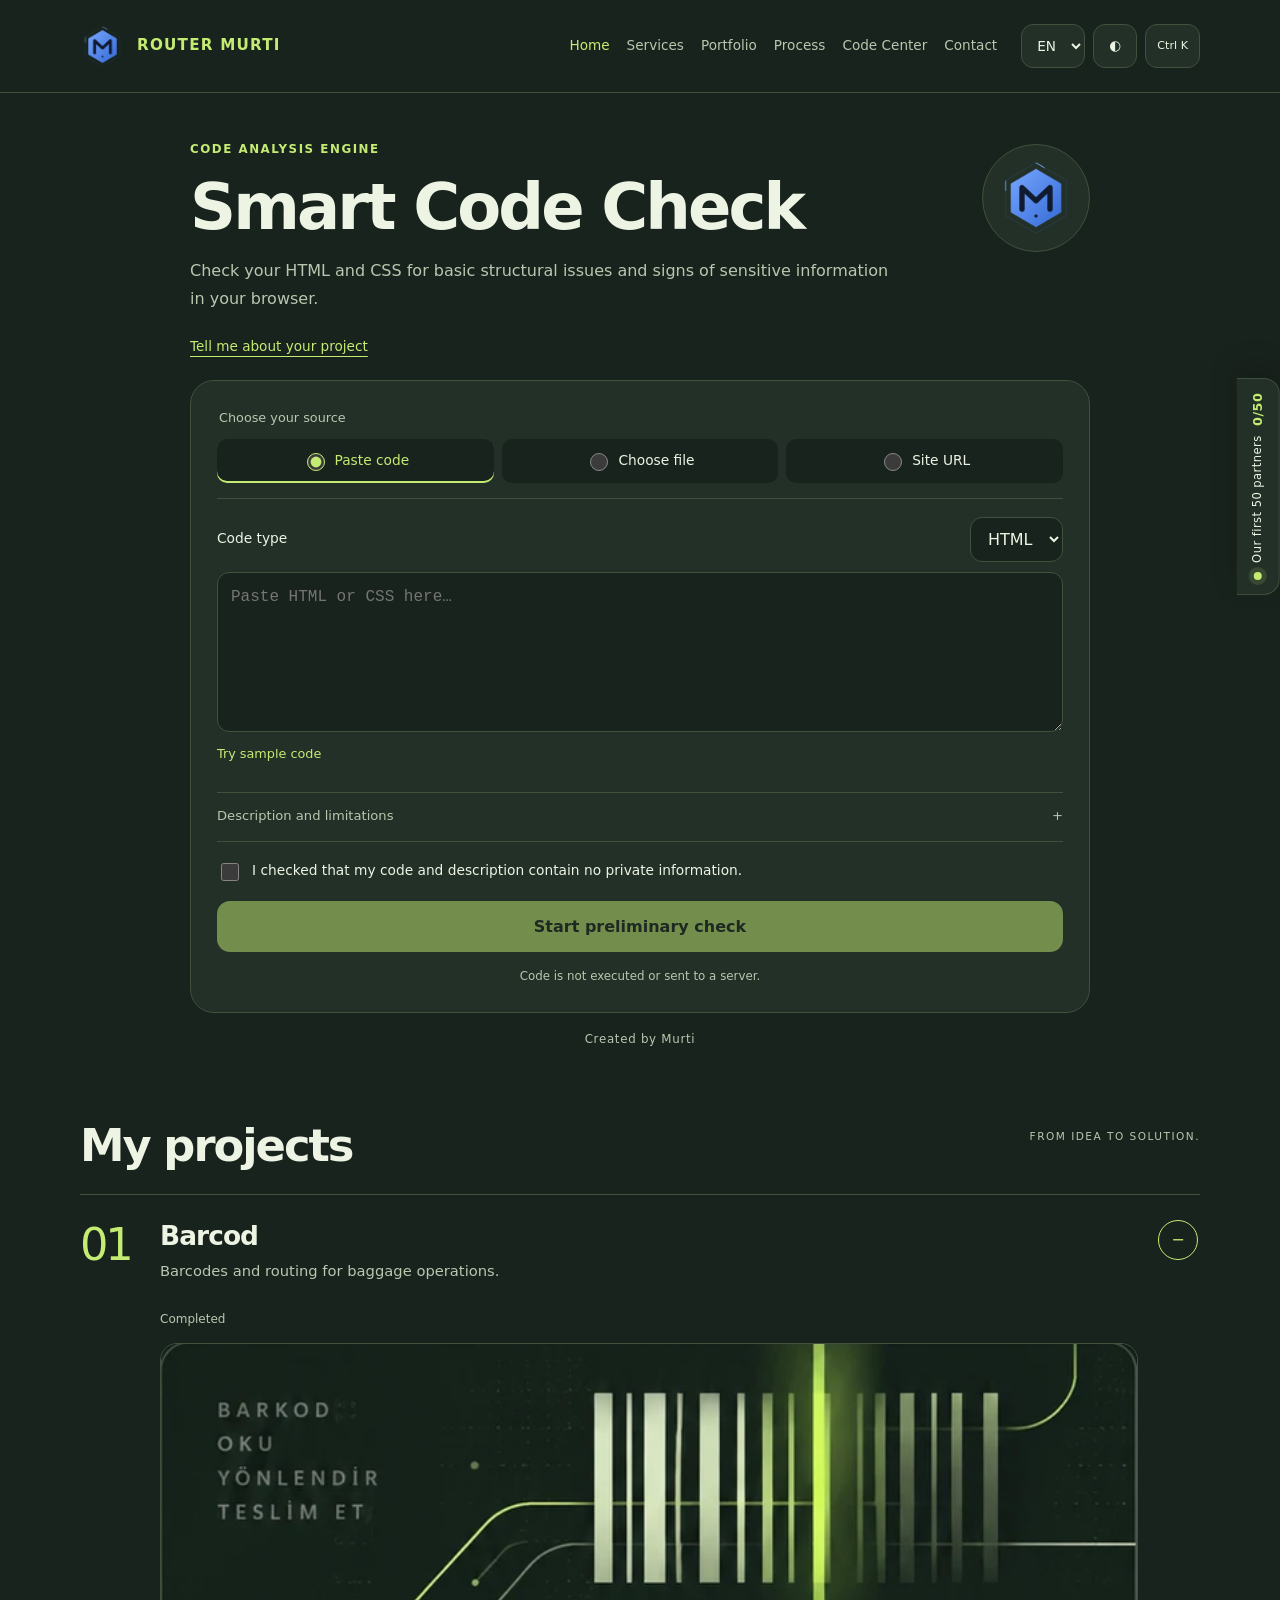
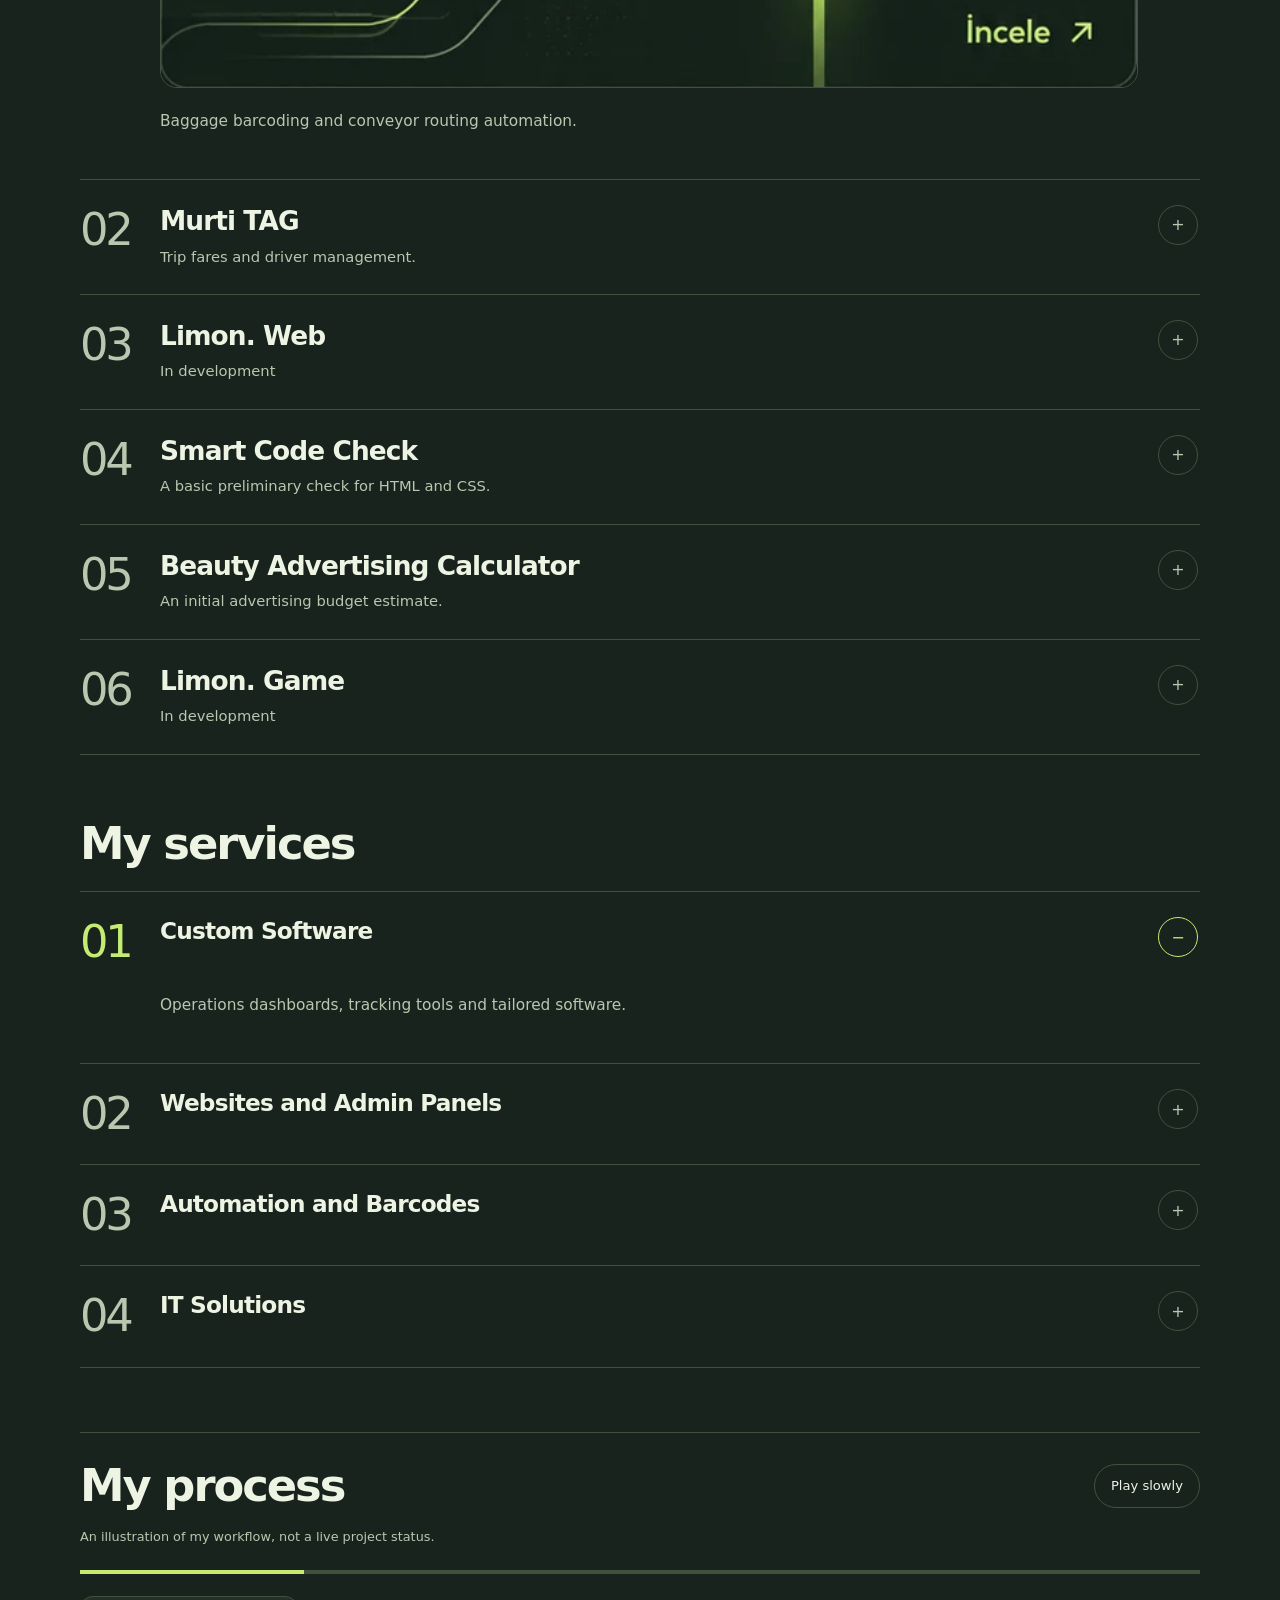
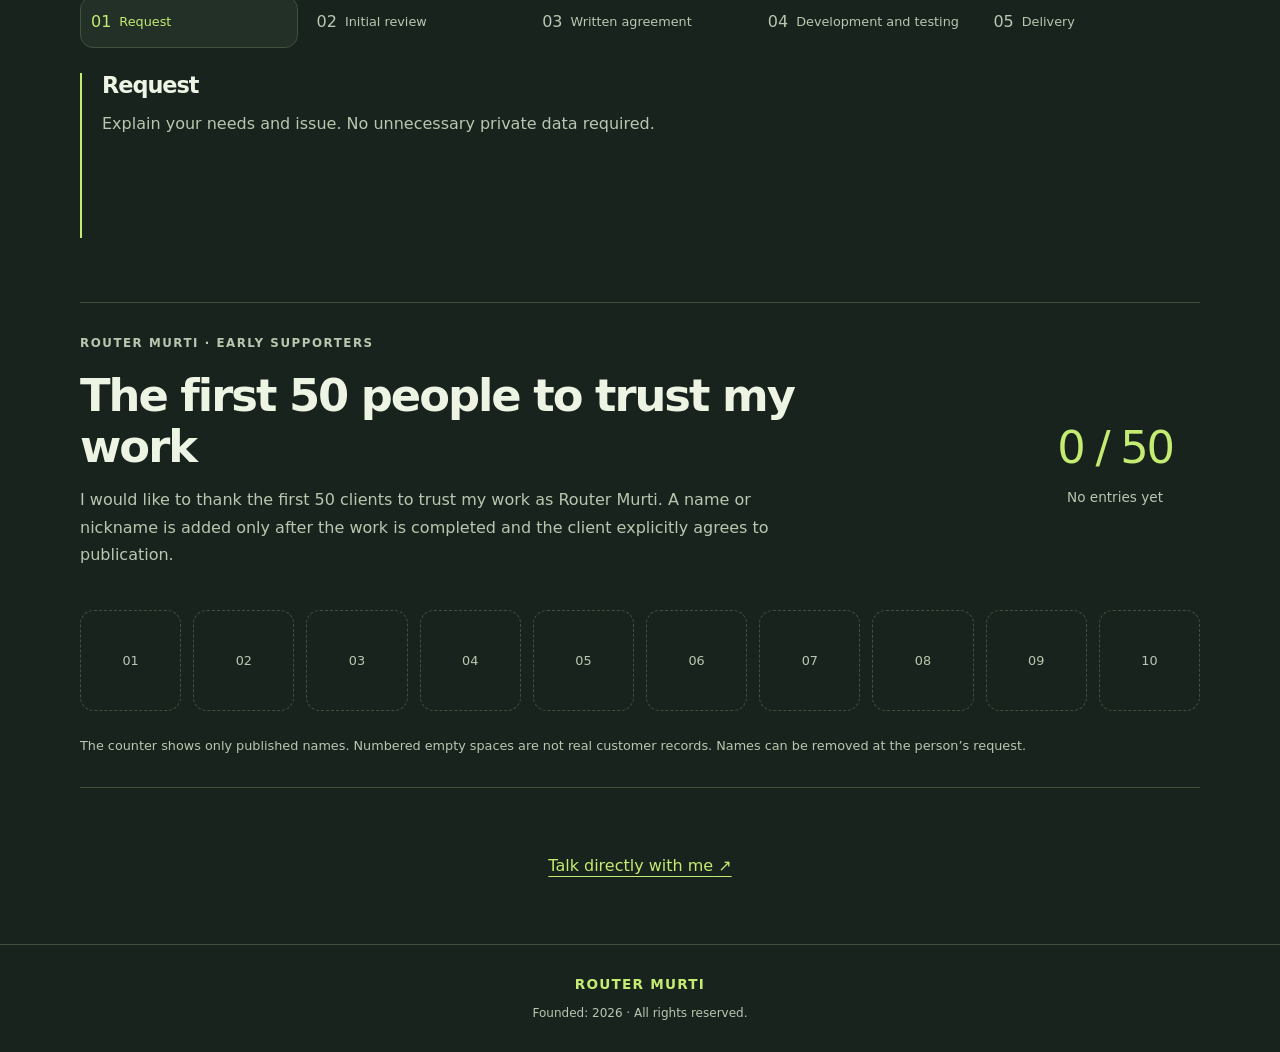
==== commit 3846a4f2: "Refresh homepage script cache for language copy" ====
--- a/index.html
+++ b/index.html
@@ -1,2 +1,2 @@
 <!DOCTYPE html>
-<html lang="tr"><head><meta charset="utf-8"/><meta content="width=device-width,initial-scale=1" name="viewport"/><meta content="Router Murti: bağımsız yazılım geliştirme, web uygulamaları, otomasyon ve BT desteği. İhtiyacınızı doğrudan anlatın; proje kapsamını birlikte netleştirelim." name="description"/><title>Router Murti | Ana sayfa</title><link href="assets/router-murti-logo.png" rel="icon" type="image/png"/><meta content="#19231D" name="theme-color"/><link href="assets/style.css?v=studio-interactive-20261022" rel="stylesheet"/><meta http-equiv="Content-Security-Policy" content="default-src 'self'; script-src 'self'; style-src 'self'; img-src 'self' data:; font-src 'self'; connect-src 'none'; object-src 'none'; base-uri 'none'; form-action 'self'"></head><body data-page="index.html"><header class="site-header"><div class="wrap nav"><a class="brand" href="index.html" aria-label="Router Murti"><img src="assets/router-murti-logo.png" width="45" height="49" alt=""><span class="brand-name">ROUTER MURTI</span></a><nav id="main-nav" class="main-nav" aria-label="Menü"><a href="index.html" aria-current="page"><span data-i18n="Ana Sayfa">Ana sayfa</span></a><a href="services.html"><span data-i18n="Hizmetler">Hizmetler</span></a><a href="portfolio.html"><span data-i18n="Portföy">Portföy</span></a><a href="process.html"><span data-i18n="Süreç">Süreç</span></a><a href="code-center.html"><span data-i18n="Kod Merkezi">Kod merkezi</span></a><a href="contact.html"><span data-i18n="İletişim">İletişim</span></a></nav><div class="tools"><select id="lang" data-aria="langLabel" aria-label="Dil seçimi"><option value="tr">TR</option><option value="en">EN</option><option value="de">DE</option><option value="es">ES</option></select><button type="button" class="theme-toggle" id="theme" data-aria="themeLabel" aria-label="Tema">◐</button><button type="button" class="rm-kbtn" data-command-open data-aria="commandLabel">Ctrl K</button></div><button type="button" class="menu-toggle" aria-controls="main-nav" aria-expanded="false" data-menu data-aria="menuLabel"><span data-i18n="menu">Menü</span></button></div></header><main class="wrap"><section class="engine-hero"><div class="engine-top"><div><p data-i18n="engineEyebrow" class="eyebrow">OTO ANALİZ MOTORU</p><h1>Smart Code Check</h1></div><div class="coin-wrap" role="img" data-aria="coinLabel" aria-label="Logo ve Limon jetonu"><div class="v3-coin"><div class="v3-face"><img src="assets/router-murti-logo.png" alt="Router Murti" width="80" height="80"></div><div class="v3-face back"><img src="assets/limon-face.webp" alt="Limon" width="96" height="96"></div></div></div></div><p data-i18n="engineIntro" class="engine-intro">HTML ve CSS kodunuzdaki bazı yapısal sorunları ve hassas bilgi belirtilerini tarayıcınızda inceleyin.</p><a class="hero-request" href="contact.html"><span data-i18n="requestBtn">Projenizi anlatın</span></a><section class="rm-check-panel"><form id="rmAnalysisForm"><fieldset class="rm-tabs"><legend data-i18n="sourceLegend">İncelemek istediğiniz içerik</legend><label><input type="radio" name="sourceType" value="code" checked><span data-i18n="paste">Kodu yapıştır</span></label><label><input type="radio" name="sourceType" value="file"><span data-i18n="file">Dosya seç</span></label><label><input type="radio" name="sourceType" value="url"><span data-i18n="url">Site adresi</span></label></fieldset><div id="rmCodePane"><div class="rm-code-head"><label for="rmCodeType"><span data-i18n="codeType">Kod türü</span></label><select id="rmCodeType"><option value="html">HTML</option><option value="css">CSS</option></select></div><label class="sr-only" for="rmCode"><span data-i18n="code">İncelenecek kod</span></label><textarea id="rmCode" maxlength="100000" rows="5" spellcheck="false" autocomplete="off" data-placeholder="codePlaceholder" placeholder="HTML veya CSS kodunuzu buraya yapıştırın…"></textarea><button type="button" class="sample-button" data-sample><span data-i18n="sample">Örnek kodu dene</span></button></div><div id="rmFilePane" hidden><label for="rmFile"><span data-i18n="fileLabel">HTML veya CSS dosyası · en fazla 100 KB</span></label><input type="file" id="rmFile" accept=".html,.htm,.css,text/html,text/css"><p data-i18n="fileInfo" class="muted">Dosya bu tarayıcı içinde metin olarak okunur; kod çalıştırılmaz ve sunucuya gönderilmez.</p></div><div id="rmUrlPane" hidden><label for="rmUrl"><span data-i18n="url">Site adresi</span></label><input id="rmUrl" type="url" maxlength="2048" autocomplete="url" placeholder="https://example.com"><p data-i18n="urlInfo" class="muted">URL üzerinden otomatik tarama bu sürümde etkin değildir. Siteye bağlanılmaz; yalnızca adres biçimi kontrol edilir.</p></div><details class="engine-options"><summary><span data-i18n="advanced">Açıklama ve kontrol sınırları</span><span aria-hidden="true">+</span></summary><div><label for="rmProblem"><span data-i18n="problem">Karşılaştığınız sorunu kısaca açıklayın</span></label><textarea id="rmProblem" maxlength="1000" rows="2" data-placeholder="problemPlaceholder" placeholder="Beklenen davranışı ve sorunu yazın. Özel bilgi eklemeyin."></textarea><p data-i18n="limits" class="rm-hint">Bu sınırlı kontrol, kodun hatasız veya tamamen güvenli olduğunu göstermez. Özel bilgileri paylaşmayın. Telegram taslağı yalnızca genel özeti içerir; ayrıca onay vermeden açılmaz.</p></div></details><label class="rm-consent"><input type="checkbox" id="rmSafeConsent" required><span data-i18n="safeConsent">Kodda ve açıklamamda özel bilgi bulunmadığını kontrol ettim.</span></label><button class="rm-analyze-btn" type="submit" id="rmAnalyzeBtn" disabled><span data-i18n="start">Ön kontrolü başlat</span></button><p data-i18n="localOnly" class="engine-safe">Kod çalıştırılmaz, sunucuya gönderilmez.</p></form><div id="rmAnalysisResult" class="result" hidden role="status" aria-live="polite"></div></section><p class="created-by">Created by Murti</p></section><section class="section" id="projects"><div class="section-head"><h2 data-i18n="v3.pr">Projelerim</h2><p data-i18n="projectMotto" class="section-note">FİKİRDEN ÇÖZÜME, GERÇEK PROJELER.</p></div><div class="directory project-directory" data-accordion="projects"><details id="project-1" open><summary class="entry-heading"><span class="entry-number">01</span><span><span class="entry-title">Barcod</span><span data-i18n="sub1" class="entry-subtitle">Bagaj operasyonları için barkod ve yönlendirme.</span></span><span class="entry-toggle" aria-hidden="true"><span class="entry-plus">+</span><span class="entry-minus">−</span></span></summary><div class="entry-body"><span data-i18n="v3.done" class="entry-status">Tamamlandı</span><a href="portfolio.html#project-1" data-aria="projectDetail" aria-label="Ayrıntıları göster"><img class="project-art" src="assets/barcod-flow.webp" width="731" height="258" alt="" loading="lazy"></a><p><span data-i18n="v3.p1">Havalimanı bagaj operasyonları için geliştirdiğim Barcod, uçuş verilerinden apron hedefini belirlemeye, bagaj barkodu oluşturmaya ve yazdırmaya yönelik bir yazılımdır. Konveyör ve itici kol yönlendirme sinyallerini de işler. Kuruma ait operasyon kayıtlarını ve gerçek uçuş verilerini bu sayfada paylaşmıyorum.</span></p></div></details><details id="project-2"><summary class="entry-heading"><span class="entry-number">02</span><span><span class="entry-title">Murti TAG</span><span data-i18n="sub2" class="entry-subtitle">Yolculuk ücreti ve sürücü yönetimi.</span></span><span class="entry-toggle" aria-hidden="true"><span class="entry-plus">+</span><span class="entry-minus">−</span></span></summary><div class="entry-body"><span data-i18n="v3.done" class="entry-status">Tamamlandı</span><p><span data-i18n="v3.p2">Murti TAG, telefonla alınan yolculukların ücretini hesaplamak ve sürücü kayıtlarını düzenlemek için geliştirdiğim bir uygulamadır. Sürücü uyarıları ve yönetim araçları aynı yapı içinde yer alır. Buradaki tanıtımda sürücülerin kişisel bilgilerine veya özel kayıt ekranlarına yer vermiyorum.</span></p><a class="entry-link" href="https://routermurti.pythonanywhere.com" target="_blank" rel="noopener noreferrer"><span data-i18n="v3.view">Projeyi aç ↗</span></a></div></details><details id="project-4"><summary class="entry-heading"><span class="entry-number">03</span><span><span class="entry-title">Limon. Web</span><span data-i18n="v3.dev" class="entry-subtitle">Geliştirme aşamasında</span></span><span class="entry-toggle" aria-hidden="true"><span class="entry-plus">+</span><span class="entry-minus">−</span></span></summary><div class="entry-body"><span data-i18n="v3.dev" class="entry-status">Geliştirme aşamasında</span><p><span data-i18n="v3.p4">Limon. Web, geliştirmeyi sürdürdüğüm web projesidir. Mevcut sayfaları bağlantı üzerinden inceleyebilirsiniz; içerik ve işlevler geliştirme sürecinde değişebilir. Projeyi henüz tamamlanmış bir ürün olarak sunmuyorum.</span></p><a class="entry-link" href="https://routermurti.github.io/limon/" target="_blank" rel="noopener noreferrer"><span data-i18n="v3.view">Projeyi aç ↗</span></a></div></details><details id="project-6"><summary class="entry-heading"><span class="entry-number">04</span><span><span class="entry-title">Smart Code Check</span><span data-i18n="sub6" class="entry-subtitle">HTML ve CSS için temel ön kontrol.</span></span><span class="entry-toggle" aria-hidden="true"><span class="entry-plus">+</span><span class="entry-minus">−</span></span></summary><div class="entry-body"><span data-i18n="v3.dev" class="entry-status">Geliştirme aşamasında</span><p><span data-i18n="v3.p6">Smart Code Check, HTML ve CSS içeriğini çalıştırmadan bazı yapısal sorunları ve hassas bilgi belirtilerini arayan bir ön kontrol aracıdır. İşlemler tarayıcı içinde yapılır; araç, kesin hata tespiti veya kapsamlı bir güvenlik denetimi sağlamaz. Geliştirmeyi sürdürdüğüm bu sürümü kod merkezinde deneyebilirsiniz.</span></p><a class="entry-link" href="code-center.html" ><span data-i18n="v3.view">Projeyi aç ↗</span></a></div></details><details id="project-3"><summary class="entry-heading"><span class="entry-number">05</span><span><span class="entry-title"><span data-i18n="beautyName">Güzellik Salonu Reklam Hesaplayıcı</span></span><span data-i18n="sub3" class="entry-subtitle">Reklam bütçesi için başlangıç tahmini.</span></span><span class="entry-toggle" aria-hidden="true"><span class="entry-plus">+</span><span class="entry-minus">−</span></span></summary><div class="entry-body"><span data-i18n="v3.done" class="entry-status">Tamamlandı</span><p><span data-i18n="v3.p3">Güzellik işletmelerinin reklam bütçesi için bir başlangıç tahmini oluşturmasına yardımcı olan bir hesaplama aracıdır. Girilen bilgilere göre üretilen tahminler, bütçe seçeneklerini karşılaştırmak amacıyla kullanılabilir. Araç; müşteri sayısı, satış veya reklam getirisi garantisi vermez.</span></p><a class="entry-link" href="https://routermurti.github.io/guzellik-reklam-hesaplayici/" target="_blank" rel="noopener noreferrer"><span data-i18n="v3.view">Projeyi aç ↗</span></a></div></details><details id="project-5"><summary class="entry-heading"><span class="entry-number">06</span><span><span class="entry-title">Limon. Game</span><span data-i18n="v3.dev" class="entry-subtitle">Geliştirme aşamasında</span></span><span class="entry-toggle" aria-hidden="true"><span class="entry-plus">+</span><span class="entry-minus">−</span></span></summary><div class="entry-body"><span data-i18n="v3.dev" class="entry-status">Geliştirme aşamasında</span><p><span data-i18n="v3.p5">Limon. Game, üzerinde çalıştığım oyun projesidir. Geliştirme aşamasında olduğu için burada oynanabilir bir sürüm veya indirme bağlantısı sunmuyorum. Paylaşılabilir bir sürüm hazır olduğunda bu alanda duyuracağım.</span></p></div></details></div></section><section class="section"><div class="section-head"><h2 data-i18n="servicesTitle">Çalışma alanım</h2></div><div class="directory service-directory" data-accordion="services"><details open><summary class="entry-heading"><span class="entry-number">01</span><span class="entry-title"><span data-i18n="v3.s1">Özel yazılım</span></span><span class="entry-toggle" aria-hidden="true"><span class="entry-plus">+</span><span class="entry-minus">−</span></span></summary><div class="entry-body"><p><span data-i18n="v3.s1b">İş takibi, kayıt yönetimi ve günlük işlemler için ihtiyaca uygun uygulamalar geliştiriyorum. Mevcut iş akışınızı birlikte değerlendiriyor; hangi verilerin tutulacağını, kimlerin hangi ekranları kullanacağını ve beklenen çıktıları belirliyorum. Uygulanacak özellikleri işe başlamadan önce yazılı olarak netleştiriyorum.</span></p></div></details><details><summary class="entry-heading"><span class="entry-number">02</span><span class="entry-title"><span data-i18n="v3.s2">Web siteleri ve yönetim panelleri</span></span><span class="entry-toggle" aria-hidden="true"><span class="entry-plus">+</span><span class="entry-minus">−</span></span></summary><div class="entry-body"><p><span data-i18n="v3.s2b">İşletmenizi veya projenizi anlatan web siteleri ve içeriklerinizi yönetmenizi sağlayan paneller üzerinde çalışıyorum. Sayfa yapısını, gezinmeyi, form alanlarını ve mobil görünümü kullanım amacına göre planlıyorum. Gerekli yönetim özelliklerini, kullanılacak altyapıyı ve teslim kapsamını ön değerlendirmede birlikte belirliyorum.</span></p></div></details><details><summary class="entry-heading"><span class="entry-number">03</span><span class="entry-title"><span data-i18n="v3.s3">Otomasyon ve barkod sistemleri</span></span><span class="entry-toggle" aria-hidden="true"><span class="entry-plus">+</span><span class="entry-minus">−</span></span></summary><div class="entry-body"><p><span data-i18n="v3.s3b">Tekrarlanan kayıt, veri işleme ve barkod işlemlerini düzenleyen çözümler geliştiriyorum. Verinin sisteme nasıl gireceğini, hangi adımlardan geçeceğini ve nasıl bir çıktı üretileceğini iş akışınıza göre değerlendiriyorum. Cihaz bağlantısı veya mevcut bir sisteme uyarlama gerekiyorsa teknik koşulları ayrıca inceliyorum.</span></p></div></details><details><summary class="entry-heading"><span class="entry-number">04</span><span class="entry-title"><span data-i18n="v3.s4">BT çözümleri ve teknik destek</span></span><span class="entry-toggle" aria-hidden="true"><span class="entry-plus">+</span><span class="entry-minus">−</span></span></summary><div class="entry-body"><p><span data-i18n="v3.s4b">Bilgisayar, yazılım ve günlük BT kullanımında karşılaşılan sorunları inceliyor; uygulanabilir çözüm seçeneklerini açıklıyorum. Uzaktan değerlendirilebilen işlemlerle yerinde müdahale gerektiren durumları ayırıyorum. Destek kapsamını, erişim ihtiyacını ve işlemlerin sınırlarını başlamadan önce sizinle netleştiriyorum.</span></p></div></details></div></section><section class="section process" data-process><div class="process-head"><h2 data-i18n="processTitle">Çalışma sürecim</h2><button class="quiet-button" type="button" data-play><span data-i18n="play">Yavaşça oynat</span></button></div><p data-i18n="processNote" class="process-note">Genel çalışma akışı örneğidir; güncel bir projenin ilerlemesini göstermez.</p><progress class="process-progress" value="1" max="5" data-aria="progress"></progress><ol class="process-steps"><li><button type="button" data-step="0" aria-pressed="true" aria-controls="process-panel-0"><span>01</span><span data-i18n="v3.st1">İhtiyacın belirlenmesi</span></button></li><li><button type="button" data-step="1" aria-pressed="false" aria-controls="process-panel-1"><span>02</span><span data-i18n="v3.st2">Teknik ön değerlendirme</span></button></li><li><button type="button" data-step="2" aria-pressed="false" aria-controls="process-panel-2"><span>03</span><span data-i18n="v3.st3">Yazılı mutabakat</span></button></li><li><button type="button" data-step="3" aria-pressed="false" aria-controls="process-panel-3"><span>04</span><span data-i18n="v3.st4">Geliştirme ve test</span></button></li><li><button type="button" data-step="4" aria-pressed="false" aria-controls="process-panel-4"><span>05</span><span data-i18n="v3.st5">Teslim ve devir</span></button></li></ol><div class="process-panel" id="process-panel-0"><h3 data-i18n="v3.st1">İhtiyacın belirlenmesi</h3><p data-i18n="v3.sd1">Önce mevcut durumu, çözmek istediğiniz sorunu ve beklediğiniz sonucu sizden dinliyorum. Kullanılacak cihazları, mevcut uygulamaları ve işin önceliklerini sizinle birlikte belirliyorum. Bu aşamada şifre veya özel müşteri kaydı paylaşmanız gerekmez; örnekler gerekiyorsa kişisel verilerden arındırılmış içerik kullanmanızı isterim.</p></div><div class="process-panel" id="process-panel-1" hidden><h3 data-i18n="v3.st2">Teknik ön değerlendirme</h3><p data-i18n="v3.sd2">Talebin teknik olarak nasıl karşılanabileceğini, mevcut sistemle uyumunu ve olası sınırlamaları inceliyorum. Ek araç, cihaz bağlantısı veya dış hizmet gerekip gerekmediğini değerlendirip seçenekleri açıklıyorum. Yapılabilirlik ve kapsam netleşmeden kesin ücret ya da teslim tarihi vermiyorum.</p></div><div class="process-panel" id="process-panel-2" hidden><h3 data-i18n="v3.st3">Yazılı mutabakat</h3><p data-i18n="v3.sd3">Yapılacak işleri, kapsam dışında kalan talepleri, ücreti ve öngörülen takvimi sizinle birlikte yazılı olarak netleştiriyorum. Revizyon sınırlarını, sizden beklenen bilgi ve erişimleri, teslim biçimini ve sorumlulukları da bu aşamada sizinle netleştiriyorum. Geliştirmeye, bu koşullar üzerinde karşılıklı olarak anlaştıktan sonra başlıyorum.</p></div><div class="process-panel" id="process-panel-3" hidden><h3 data-i18n="v3.st4">Geliştirme ve test</h3><p data-i18n="v3.sd4">Üzerinde anlaştığımız özellikleri belirlenen iş planına göre geliştiriyorum. İşin kapsamına uygun işlevsellik ve güvenlik kontrollerini yapıyor, web arayüzlerini farklı ekran boyutlarında inceliyorum. Yaptığım kontrolleri ve sınayamadığım noktaları açıkça belirtiyor; kapsam değişikliği gerekirse önce sizinle görüşüyorum.</p></div><div class="process-panel" id="process-panel-4" hidden><h3 data-i18n="v3.st5">Teslim ve devir</h3><p data-i18n="v3.sd5">Teslim öncesinde tamamlanan işleri, kullanım biçimini ve bilinen sınırlamaları sizinle birlikte gözden geçiriyorum. Anlaşmaya dâhil olan dosyaları, erişimleri ve kullanım bilgilerini kararlaştırılan biçimde devrediyorum. Teslim sonrasındaki destek veya ek geliştirme taleplerinin kapsamını ve koşullarını sizinle ayrıca netleştiriyorum.</p></div></section><section class="section founders" id="founders"><div class="founder-top"><div><p data-i18n="foundersTag" class="eyebrow">ROUTER MURTI · İLK DESTEKÇİLER</p><h2 data-i18n="v3.found">Bana ilk güvenen 50 kişi</h2><p data-i18n="v3.foundb">Router Murti adıyla tamamladığım işler için bana güvenen ilk 50 müşteriye bu alanda teşekkür etmek istiyorum. Bir müşterimin adı veya takma adı, yalnızca ilgili iş tamamlandıktan ve yayımlanmasına açıkça izin verildikten sonra eklenir.</p></div><div class="founder-counter"><strong>0 / 50</strong><small data-i18n="v3.foundEmpty">Henüz yayımlanan isim yok.</small></div></div><div class="founder-slots" aria-hidden="true"><span class="founder-slot">01</span><span class="founder-slot">02</span><span class="founder-slot">03</span><span class="founder-slot">04</span><span class="founder-slot">05</span><span class="founder-slot">06</span><span class="founder-slot">07</span><span class="founder-slot">08</span><span class="founder-slot">09</span><span class="founder-slot">10</span></div><p data-i18n="v3.foundNote" class="founder-note">Sayaç yalnızca burada yayımlanan isimleri gösterir. Numaralı boş yerler gerçek müşteri kaydı değildir. İsimler, ilgili kişinin isteği üzerine kaldırılabilir.</p></section><div class="footer-contact"><a href="contact.html"><span data-i18n="directContact">Doğrudan benimle görüşün</span> ↗</a></div><details class="founders-dock"><summary><span class="founders-dock-dot" aria-hidden="true"></span><span data-i18n="x.foundDock">İlk 50 İş Ortağımız</span><strong>0/50</strong></summary><div class="founders-dock-panel"><p class="founders-dock-kicker" data-i18n="v3.foundEmpty">Henüz kayıt yok</p><h2 data-i18n="x.foundDock">İlk 50 İş Ortağımız</h2><p data-i18n="x.foundDockNote">İlk 50 iş ortağı için ayrılan alanı görüntüle</p><p class="founders-dock-message" data-i18n="x.foundDockMessage">Bu alan, birlikte ürettiğimiz işlerin ve kurduğumuz güvenin küçük bir hatırası olacak. Router Murti’ye ilk güvenen 50 iş ortağım burada kendi hikâyesiyle yer alacak. Henüz isim eklenmedi; bu alanın ilk hikâyesini birlikte yazacağız.</p><div class="founders-dock-count"><strong>0</strong><span>/ 50</span></div><div class="founders-dock-slots" aria-hidden="true"><span>01</span><span>02</span><span>03</span><span>04</span><span>05</span><span>06</span><span>07</span><span>08</span><span>09</span><span>10</span></div><a href="#founders" data-i18n="x.openFounders">Alanı aç</a></div></details></main><footer class="site-footer"><div class="wrap"><strong>ROUTER MURTI</strong><small data-i18n="v3.since">Kuruluş: 2026 · Tüm hakları saklıdır.</small></div></footer><script defer src="assets/content.js?v=founders-20261022"></script><script defer src="assets/app.js?v=founders-20261022"></script><script defer src="assets/security-scan.js?v=studio-20261022"></script><script defer src="assets/syntax-check.js?v=studio-20261022"></script><script defer src="assets/code-check.js?v=telegram-20261022"></script></body></html>
+<html lang="tr"><head><meta charset="utf-8"/><meta content="width=device-width,initial-scale=1" name="viewport"/><meta content="Router Murti: bağımsız yazılım geliştirme, web uygulamaları, otomasyon ve BT desteği. İhtiyacınızı doğrudan anlatın; proje kapsamını birlikte netleştirelim." name="description"/><title>Router Murti | Ana sayfa</title><link href="assets/router-murti-logo.png" rel="icon" type="image/png"/><meta content="#19231D" name="theme-color"/><link href="assets/style.css?v=studio-interactive-20261022" rel="stylesheet"/><meta http-equiv="Content-Security-Policy" content="default-src 'self'; script-src 'self'; style-src 'self'; img-src 'self' data:; font-src 'self'; connect-src 'none'; object-src 'none'; base-uri 'none'; form-action 'self'"></head><body data-page="index.html"><header class="site-header"><div class="wrap nav"><a class="brand" href="index.html" aria-label="Router Murti"><img src="assets/router-murti-logo.png" width="45" height="49" alt=""><span class="brand-name">ROUTER MURTI</span></a><nav id="main-nav" class="main-nav" aria-label="Menü"><a href="index.html" aria-current="page"><span data-i18n="Ana Sayfa">Ana sayfa</span></a><a href="services.html"><span data-i18n="Hizmetler">Hizmetler</span></a><a href="portfolio.html"><span data-i18n="Portföy">Portföy</span></a><a href="process.html"><span data-i18n="Süreç">Süreç</span></a><a href="code-center.html"><span data-i18n="Kod Merkezi">Kod merkezi</span></a><a href="contact.html"><span data-i18n="İletişim">İletişim</span></a></nav><div class="tools"><select id="lang" data-aria="langLabel" aria-label="Dil seçimi"><option value="tr">TR</option><option value="en">EN</option><option value="de">DE</option><option value="es">ES</option></select><button type="button" class="theme-toggle" id="theme" data-aria="themeLabel" aria-label="Tema">◐</button><button type="button" class="rm-kbtn" data-command-open data-aria="commandLabel">Ctrl K</button></div><button type="button" class="menu-toggle" aria-controls="main-nav" aria-expanded="false" data-menu data-aria="menuLabel"><span data-i18n="menu">Menü</span></button></div></header><main class="wrap"><section class="engine-hero"><div class="engine-top"><div><p data-i18n="engineEyebrow" class="eyebrow">OTO ANALİZ MOTORU</p><h1>Smart Code Check</h1></div><div class="coin-wrap" role="img" data-aria="coinLabel" aria-label="Logo ve Limon jetonu"><div class="v3-coin"><div class="v3-face"><img src="assets/router-murti-logo.png" alt="Router Murti" width="80" height="80"></div><div class="v3-face back"><img src="assets/limon-face.webp" alt="Limon" width="96" height="96"></div></div></div></div><p data-i18n="engineIntro" class="engine-intro">HTML ve CSS kodunuzdaki bazı yapısal sorunları ve hassas bilgi belirtilerini tarayıcınızda inceleyin.</p><a class="hero-request" href="contact.html"><span data-i18n="requestBtn">Projenizi anlatın</span></a><section class="rm-check-panel"><form id="rmAnalysisForm"><fieldset class="rm-tabs"><legend data-i18n="sourceLegend">İncelemek istediğiniz içerik</legend><label><input type="radio" name="sourceType" value="code" checked><span data-i18n="paste">Kodu yapıştır</span></label><label><input type="radio" name="sourceType" value="file"><span data-i18n="file">Dosya seç</span></label><label><input type="radio" name="sourceType" value="url"><span data-i18n="url">Site adresi</span></label></fieldset><div id="rmCodePane"><div class="rm-code-head"><label for="rmCodeType"><span data-i18n="codeType">Kod türü</span></label><select id="rmCodeType"><option value="html">HTML</option><option value="css">CSS</option></select></div><label class="sr-only" for="rmCode"><span data-i18n="code">İncelenecek kod</span></label><textarea id="rmCode" maxlength="100000" rows="5" spellcheck="false" autocomplete="off" data-placeholder="codePlaceholder" placeholder="HTML veya CSS kodunuzu buraya yapıştırın…"></textarea><button type="button" class="sample-button" data-sample><span data-i18n="sample">Örnek kodu dene</span></button></div><div id="rmFilePane" hidden><label for="rmFile"><span data-i18n="fileLabel">HTML veya CSS dosyası · en fazla 100 KB</span></label><input type="file" id="rmFile" accept=".html,.htm,.css,text/html,text/css"><p data-i18n="fileInfo" class="muted">Dosya bu tarayıcı içinde metin olarak okunur; kod çalıştırılmaz ve sunucuya gönderilmez.</p></div><div id="rmUrlPane" hidden><label for="rmUrl"><span data-i18n="url">Site adresi</span></label><input id="rmUrl" type="url" maxlength="2048" autocomplete="url" placeholder="https://example.com"><p data-i18n="urlInfo" class="muted">URL üzerinden otomatik tarama bu sürümde etkin değildir. Siteye bağlanılmaz; yalnızca adres biçimi kontrol edilir.</p></div><details class="engine-options"><summary><span data-i18n="advanced">Açıklama ve kontrol sınırları</span><span aria-hidden="true">+</span></summary><div><label for="rmProblem"><span data-i18n="problem">Karşılaştığınız sorunu kısaca açıklayın</span></label><textarea id="rmProblem" maxlength="1000" rows="2" data-placeholder="problemPlaceholder" placeholder="Beklenen davranışı ve sorunu yazın. Özel bilgi eklemeyin."></textarea><p data-i18n="limits" class="rm-hint">Bu sınırlı kontrol, kodun hatasız veya tamamen güvenli olduğunu göstermez. Özel bilgileri paylaşmayın. Telegram taslağı yalnızca genel özeti içerir; ayrıca onay vermeden açılmaz.</p></div></details><label class="rm-consent"><input type="checkbox" id="rmSafeConsent" required><span data-i18n="safeConsent">Kodda ve açıklamamda özel bilgi bulunmadığını kontrol ettim.</span></label><button class="rm-analyze-btn" type="submit" id="rmAnalyzeBtn" disabled><span data-i18n="start">Ön kontrolü başlat</span></button><p data-i18n="localOnly" class="engine-safe">Kod çalıştırılmaz, sunucuya gönderilmez.</p></form><div id="rmAnalysisResult" class="result" hidden role="status" aria-live="polite"></div></section><p class="created-by">Created by Murti</p></section><section class="section" id="projects"><div class="section-head"><h2 data-i18n="v3.pr">Projelerim</h2><p data-i18n="projectMotto" class="section-note">FİKİRDEN ÇÖZÜME, GERÇEK PROJELER.</p></div><div class="directory project-directory" data-accordion="projects"><details id="project-1" open><summary class="entry-heading"><span class="entry-number">01</span><span><span class="entry-title">Barcod</span><span data-i18n="sub1" class="entry-subtitle">Bagaj operasyonları için barkod ve yönlendirme.</span></span><span class="entry-toggle" aria-hidden="true"><span class="entry-plus">+</span><span class="entry-minus">−</span></span></summary><div class="entry-body"><span data-i18n="v3.done" class="entry-status">Tamamlandı</span><a href="portfolio.html#project-1" data-aria="projectDetail" aria-label="Ayrıntıları göster"><img class="project-art" src="assets/barcod-flow.webp" width="731" height="258" alt="" loading="lazy"></a><p><span data-i18n="v3.p1">Havalimanı bagaj operasyonları için geliştirdiğim Barcod, uçuş verilerinden apron hedefini belirlemeye, bagaj barkodu oluşturmaya ve yazdırmaya yönelik bir yazılımdır. Konveyör ve itici kol yönlendirme sinyallerini de işler. Kuruma ait operasyon kayıtlarını ve gerçek uçuş verilerini bu sayfada paylaşmıyorum.</span></p></div></details><details id="project-2"><summary class="entry-heading"><span class="entry-number">02</span><span><span class="entry-title">Murti TAG</span><span data-i18n="sub2" class="entry-subtitle">Yolculuk ücreti ve sürücü yönetimi.</span></span><span class="entry-toggle" aria-hidden="true"><span class="entry-plus">+</span><span class="entry-minus">−</span></span></summary><div class="entry-body"><span data-i18n="v3.done" class="entry-status">Tamamlandı</span><p><span data-i18n="v3.p2">Murti TAG, telefonla alınan yolculukların ücretini hesaplamak ve sürücü kayıtlarını düzenlemek için geliştirdiğim bir uygulamadır. Sürücü uyarıları ve yönetim araçları aynı yapı içinde yer alır. Buradaki tanıtımda sürücülerin kişisel bilgilerine veya özel kayıt ekranlarına yer vermiyorum.</span></p><a class="entry-link" href="https://routermurti.pythonanywhere.com" target="_blank" rel="noopener noreferrer"><span data-i18n="v3.view">Projeyi aç ↗</span></a></div></details><details id="project-4"><summary class="entry-heading"><span class="entry-number">03</span><span><span class="entry-title">Limon. Web</span><span data-i18n="v3.dev" class="entry-subtitle">Geliştirme aşamasında</span></span><span class="entry-toggle" aria-hidden="true"><span class="entry-plus">+</span><span class="entry-minus">−</span></span></summary><div class="entry-body"><span data-i18n="v3.dev" class="entry-status">Geliştirme aşamasında</span><p><span data-i18n="v3.p4">Limon. Web, geliştirmeyi sürdürdüğüm web projesidir. Mevcut sayfaları bağlantı üzerinden inceleyebilirsiniz; içerik ve işlevler geliştirme sürecinde değişebilir. Projeyi henüz tamamlanmış bir ürün olarak sunmuyorum.</span></p><a class="entry-link" href="https://routermurti.github.io/limon/" target="_blank" rel="noopener noreferrer"><span data-i18n="v3.view">Projeyi aç ↗</span></a></div></details><details id="project-6"><summary class="entry-heading"><span class="entry-number">04</span><span><span class="entry-title">Smart Code Check</span><span data-i18n="sub6" class="entry-subtitle">HTML ve CSS için temel ön kontrol.</span></span><span class="entry-toggle" aria-hidden="true"><span class="entry-plus">+</span><span class="entry-minus">−</span></span></summary><div class="entry-body"><span data-i18n="v3.dev" class="entry-status">Geliştirme aşamasında</span><p><span data-i18n="v3.p6">Smart Code Check, HTML ve CSS içeriğini çalıştırmadan bazı yapısal sorunları ve hassas bilgi belirtilerini arayan bir ön kontrol aracıdır. İşlemler tarayıcı içinde yapılır; araç, kesin hata tespiti veya kapsamlı bir güvenlik denetimi sağlamaz. Geliştirmeyi sürdürdüğüm bu sürümü kod merkezinde deneyebilirsiniz.</span></p><a class="entry-link" href="code-center.html" ><span data-i18n="v3.view">Projeyi aç ↗</span></a></div></details><details id="project-3"><summary class="entry-heading"><span class="entry-number">05</span><span><span class="entry-title"><span data-i18n="beautyName">Güzellik Salonu Reklam Hesaplayıcı</span></span><span data-i18n="sub3" class="entry-subtitle">Reklam bütçesi için başlangıç tahmini.</span></span><span class="entry-toggle" aria-hidden="true"><span class="entry-plus">+</span><span class="entry-minus">−</span></span></summary><div class="entry-body"><span data-i18n="v3.done" class="entry-status">Tamamlandı</span><p><span data-i18n="v3.p3">Güzellik işletmelerinin reklam bütçesi için bir başlangıç tahmini oluşturmasına yardımcı olan bir hesaplama aracıdır. Girilen bilgilere göre üretilen tahminler, bütçe seçeneklerini karşılaştırmak amacıyla kullanılabilir. Araç; müşteri sayısı, satış veya reklam getirisi garantisi vermez.</span></p><a class="entry-link" href="https://routermurti.github.io/guzellik-reklam-hesaplayici/" target="_blank" rel="noopener noreferrer"><span data-i18n="v3.view">Projeyi aç ↗</span></a></div></details><details id="project-5"><summary class="entry-heading"><span class="entry-number">06</span><span><span class="entry-title">Limon. Game</span><span data-i18n="v3.dev" class="entry-subtitle">Geliştirme aşamasında</span></span><span class="entry-toggle" aria-hidden="true"><span class="entry-plus">+</span><span class="entry-minus">−</span></span></summary><div class="entry-body"><span data-i18n="v3.dev" class="entry-status">Geliştirme aşamasında</span><p><span data-i18n="v3.p5">Limon. Game, üzerinde çalıştığım oyun projesidir. Geliştirme aşamasında olduğu için burada oynanabilir bir sürüm veya indirme bağlantısı sunmuyorum. Paylaşılabilir bir sürüm hazır olduğunda bu alanda duyuracağım.</span></p></div></details></div></section><section class="section"><div class="section-head"><h2 data-i18n="servicesTitle">Çalışma alanım</h2></div><div class="directory service-directory" data-accordion="services"><details open><summary class="entry-heading"><span class="entry-number">01</span><span class="entry-title"><span data-i18n="v3.s1">Özel yazılım</span></span><span class="entry-toggle" aria-hidden="true"><span class="entry-plus">+</span><span class="entry-minus">−</span></span></summary><div class="entry-body"><p><span data-i18n="v3.s1b">İş takibi, kayıt yönetimi ve günlük işlemler için ihtiyaca uygun uygulamalar geliştiriyorum. Mevcut iş akışınızı birlikte değerlendiriyor; hangi verilerin tutulacağını, kimlerin hangi ekranları kullanacağını ve beklenen çıktıları belirliyorum. Uygulanacak özellikleri işe başlamadan önce yazılı olarak netleştiriyorum.</span></p></div></details><details><summary class="entry-heading"><span class="entry-number">02</span><span class="entry-title"><span data-i18n="v3.s2">Web siteleri ve yönetim panelleri</span></span><span class="entry-toggle" aria-hidden="true"><span class="entry-plus">+</span><span class="entry-minus">−</span></span></summary><div class="entry-body"><p><span data-i18n="v3.s2b">İşletmenizi veya projenizi anlatan web siteleri ve içeriklerinizi yönetmenizi sağlayan paneller üzerinde çalışıyorum. Sayfa yapısını, gezinmeyi, form alanlarını ve mobil görünümü kullanım amacına göre planlıyorum. Gerekli yönetim özelliklerini, kullanılacak altyapıyı ve teslim kapsamını ön değerlendirmede birlikte belirliyorum.</span></p></div></details><details><summary class="entry-heading"><span class="entry-number">03</span><span class="entry-title"><span data-i18n="v3.s3">Otomasyon ve barkod sistemleri</span></span><span class="entry-toggle" aria-hidden="true"><span class="entry-plus">+</span><span class="entry-minus">−</span></span></summary><div class="entry-body"><p><span data-i18n="v3.s3b">Tekrarlanan kayıt, veri işleme ve barkod işlemlerini düzenleyen çözümler geliştiriyorum. Verinin sisteme nasıl gireceğini, hangi adımlardan geçeceğini ve nasıl bir çıktı üretileceğini iş akışınıza göre değerlendiriyorum. Cihaz bağlantısı veya mevcut bir sisteme uyarlama gerekiyorsa teknik koşulları ayrıca inceliyorum.</span></p></div></details><details><summary class="entry-heading"><span class="entry-number">04</span><span class="entry-title"><span data-i18n="v3.s4">BT çözümleri ve teknik destek</span></span><span class="entry-toggle" aria-hidden="true"><span class="entry-plus">+</span><span class="entry-minus">−</span></span></summary><div class="entry-body"><p><span data-i18n="v3.s4b">Bilgisayar, yazılım ve günlük BT kullanımında karşılaşılan sorunları inceliyor; uygulanabilir çözüm seçeneklerini açıklıyorum. Uzaktan değerlendirilebilen işlemlerle yerinde müdahale gerektiren durumları ayırıyorum. Destek kapsamını, erişim ihtiyacını ve işlemlerin sınırlarını başlamadan önce sizinle netleştiriyorum.</span></p></div></details></div></section><section class="section process" data-process><div class="process-head"><h2 data-i18n="processTitle">Çalışma sürecim</h2><button class="quiet-button" type="button" data-play><span data-i18n="play">Yavaşça oynat</span></button></div><p data-i18n="processNote" class="process-note">Genel çalışma akışı örneğidir; güncel bir projenin ilerlemesini göstermez.</p><progress class="process-progress" value="1" max="5" data-aria="progress"></progress><ol class="process-steps"><li><button type="button" data-step="0" aria-pressed="true" aria-controls="process-panel-0"><span>01</span><span data-i18n="v3.st1">İhtiyacın belirlenmesi</span></button></li><li><button type="button" data-step="1" aria-pressed="false" aria-controls="process-panel-1"><span>02</span><span data-i18n="v3.st2">Teknik ön değerlendirme</span></button></li><li><button type="button" data-step="2" aria-pressed="false" aria-controls="process-panel-2"><span>03</span><span data-i18n="v3.st3">Yazılı mutabakat</span></button></li><li><button type="button" data-step="3" aria-pressed="false" aria-controls="process-panel-3"><span>04</span><span data-i18n="v3.st4">Geliştirme ve test</span></button></li><li><button type="button" data-step="4" aria-pressed="false" aria-controls="process-panel-4"><span>05</span><span data-i18n="v3.st5">Teslim ve devir</span></button></li></ol><div class="process-panel" id="process-panel-0"><h3 data-i18n="v3.st1">İhtiyacın belirlenmesi</h3><p data-i18n="v3.sd1">Önce mevcut durumu, çözmek istediğiniz sorunu ve beklediğiniz sonucu sizden dinliyorum. Kullanılacak cihazları, mevcut uygulamaları ve işin önceliklerini sizinle birlikte belirliyorum. Bu aşamada şifre veya özel müşteri kaydı paylaşmanız gerekmez; örnekler gerekiyorsa kişisel verilerden arındırılmış içerik kullanmanızı isterim.</p></div><div class="process-panel" id="process-panel-1" hidden><h3 data-i18n="v3.st2">Teknik ön değerlendirme</h3><p data-i18n="v3.sd2">Talebin teknik olarak nasıl karşılanabileceğini, mevcut sistemle uyumunu ve olası sınırlamaları inceliyorum. Ek araç, cihaz bağlantısı veya dış hizmet gerekip gerekmediğini değerlendirip seçenekleri açıklıyorum. Yapılabilirlik ve kapsam netleşmeden kesin ücret ya da teslim tarihi vermiyorum.</p></div><div class="process-panel" id="process-panel-2" hidden><h3 data-i18n="v3.st3">Yazılı mutabakat</h3><p data-i18n="v3.sd3">Yapılacak işleri, kapsam dışında kalan talepleri, ücreti ve öngörülen takvimi sizinle birlikte yazılı olarak netleştiriyorum. Revizyon sınırlarını, sizden beklenen bilgi ve erişimleri, teslim biçimini ve sorumlulukları da bu aşamada sizinle netleştiriyorum. Geliştirmeye, bu koşullar üzerinde karşılıklı olarak anlaştıktan sonra başlıyorum.</p></div><div class="process-panel" id="process-panel-3" hidden><h3 data-i18n="v3.st4">Geliştirme ve test</h3><p data-i18n="v3.sd4">Üzerinde anlaştığımız özellikleri belirlenen iş planına göre geliştiriyorum. İşin kapsamına uygun işlevsellik ve güvenlik kontrollerini yapıyor, web arayüzlerini farklı ekran boyutlarında inceliyorum. Yaptığım kontrolleri ve sınayamadığım noktaları açıkça belirtiyor; kapsam değişikliği gerekirse önce sizinle görüşüyorum.</p></div><div class="process-panel" id="process-panel-4" hidden><h3 data-i18n="v3.st5">Teslim ve devir</h3><p data-i18n="v3.sd5">Teslim öncesinde tamamlanan işleri, kullanım biçimini ve bilinen sınırlamaları sizinle birlikte gözden geçiriyorum. Anlaşmaya dâhil olan dosyaları, erişimleri ve kullanım bilgilerini kararlaştırılan biçimde devrediyorum. Teslim sonrasındaki destek veya ek geliştirme taleplerinin kapsamını ve koşullarını sizinle ayrıca netleştiriyorum.</p></div></section><section class="section founders" id="founders"><div class="founder-top"><div><p data-i18n="foundersTag" class="eyebrow">ROUTER MURTI · İLK DESTEKÇİLER</p><h2 data-i18n="v3.found">Bana ilk güvenen 50 kişi</h2><p data-i18n="v3.foundb">Router Murti adıyla tamamladığım işler için bana güvenen ilk 50 müşteriye bu alanda teşekkür etmek istiyorum. Bir müşterimin adı veya takma adı, yalnızca ilgili iş tamamlandıktan ve yayımlanmasına açıkça izin verildikten sonra eklenir.</p></div><div class="founder-counter"><strong>0 / 50</strong><small data-i18n="v3.foundEmpty">Henüz yayımlanan isim yok.</small></div></div><div class="founder-slots" aria-hidden="true"><span class="founder-slot">01</span><span class="founder-slot">02</span><span class="founder-slot">03</span><span class="founder-slot">04</span><span class="founder-slot">05</span><span class="founder-slot">06</span><span class="founder-slot">07</span><span class="founder-slot">08</span><span class="founder-slot">09</span><span class="founder-slot">10</span></div><p data-i18n="v3.foundNote" class="founder-note">Sayaç yalnızca burada yayımlanan isimleri gösterir. Numaralı boş yerler gerçek müşteri kaydı değildir. İsimler, ilgili kişinin isteği üzerine kaldırılabilir.</p></section><div class="footer-contact"><a href="contact.html"><span data-i18n="directContact">Doğrudan benimle görüşün</span> ↗</a></div><details class="founders-dock"><summary><span class="founders-dock-dot" aria-hidden="true"></span><span data-i18n="x.foundDock">İlk 50 İş Ortağımız</span><strong>0/50</strong></summary><div class="founders-dock-panel"><p class="founders-dock-kicker" data-i18n="v3.foundEmpty">Henüz kayıt yok</p><h2 data-i18n="x.foundDock">İlk 50 İş Ortağımız</h2><p data-i18n="x.foundDockNote">İlk 50 iş ortağı için ayrılan alanı görüntüle</p><p class="founders-dock-message" data-i18n="x.foundDockMessage">Bu alan, birlikte ürettiğimiz işlerin ve kurduğumuz güvenin küçük bir hatırası olacak. Router Murti’ye ilk güvenen 50 iş ortağım burada kendi hikâyesiyle yer alacak. Henüz isim eklenmedi; bu alanın ilk hikâyesini birlikte yazacağız.</p><div class="founders-dock-count"><strong>0</strong><span>/ 50</span></div><div class="founders-dock-slots" aria-hidden="true"><span>01</span><span>02</span><span>03</span><span>04</span><span>05</span><span>06</span><span>07</span><span>08</span><span>09</span><span>10</span></div><a href="#founders" data-i18n="x.openFounders">Alanı aç</a></div></details></main><footer class="site-footer"><div class="wrap"><strong>ROUTER MURTI</strong><small data-i18n="v3.since">Kuruluş: 2026 · Tüm hakları saklıdır.</small></div></footer><script defer src="assets/content.js?v=founders-20261022"></script><script defer src="assets/app.js?v=lang-20261022"></script><script defer src="assets/security-scan.js?v=studio-20261022"></script><script defer src="assets/syntax-check.js?v=studio-20261022"></script><script defer src="assets/code-check.js?v=telegram-20261022"></script></body></html>
--- a/assets/style.css
+++ b/assets/style.css
@@ -34,3 +34,4 @@
 /* First 50 partners: compact edge drawer */
 .founders-dock{position:fixed;right:0;top:42%;z-index:18;color:var(--ink)}.founders-dock>summary{display:flex;align-items:center;gap:9px;writing-mode:vertical-rl;transform:rotate(180deg);padding:14px 10px;border:1px solid var(--line);border-right:0;border-radius:16px 0 0 16px;background:var(--panel);box-shadow:0 12px 28px rgba(0,0,0,.2);font-size:.72rem;letter-spacing:.04em}.founders-dock>summary strong{color:var(--accent);font-size:.8rem}.founders-dock-dot{width:8px;height:8px;border-radius:50%;background:var(--accent);box-shadow:0 0 0 5px var(--glow);flex:none}.founders-dock-panel{position:absolute;right:0;top:0;bottom:auto;width:min(320px,calc(100vw - 32px));padding:22px;border:1px solid var(--line);border-radius:18px 0 0 18px;background:var(--panel);box-shadow:0 18px 48px rgba(0,0,0,.25);animation:founders-dock-in .25s ease}.founders-dock-panel h2{font-size:1.35rem;margin:5px 0 8px}.founders-dock-panel p{font-size:.78rem;color:var(--muted);margin-bottom:10px}.founders-dock-kicker{text-transform:uppercase;letter-spacing:.12em;color:var(--accent)!important;font-size:.64rem!important}.founders-dock-count{display:flex;align-items:baseline;gap:3px;margin:14px 0;color:var(--muted)}.founders-dock-count strong{font-size:2.8rem;line-height:1;color:var(--accent);font-weight:500}.founders-dock-slots{display:grid;grid-template-columns:repeat(5,1fr);gap:6px;margin:15px 0 18px}.founders-dock-slots span{display:grid;place-items:center;min-height:30px;border:1px dashed var(--line);border-radius:8px;color:var(--muted);font-size:.67rem}.founders-dock-panel>a{font-size:.8rem;color:var(--accent)}@keyframes founders-dock-in{from{opacity:0;transform:translateY(8px)}to{opacity:1;transform:translateY(0)}}@media(max-width:700px){.founders-dock{top:auto;bottom:18px}.founders-dock>summary{writing-mode:horizontal-tb;transform:none;border-right:1px solid var(--line);border-radius:99px;padding:12px 15px}.founders-dock-panel{top:auto;bottom:calc(100% + 10px);right:10px;border-radius:18px;max-height:calc(100vh - 32px);overflow:auto}.founders-dock>summary strong{margin-left:auto}}@media(prefers-reduced-motion:reduce){.founders-dock-panel{animation:none}}
 .founders-dock-message{font-size:.78rem!important;line-height:1.65;color:var(--ink)!important;margin:14px 0!important}.founders-dock-message::first-letter{color:var(--accent)}
+.founders-dock-panel>a{position:relative;display:flex;align-items:center;justify-content:center;min-height:48px;margin-top:14px;padding:11px 14px;overflow:hidden;border:1px solid var(--accent);border-radius:12px;background:var(--accent);color:var(--on-accent);font-size:.78rem;font-weight:750;line-height:1.35;text-align:center;text-decoration:none;box-shadow:0 0 0 0 rgba(196,235,114,.42);animation:founders-cta-pulse 3.8s ease-in-out infinite}.founders-dock-panel>a::after{content:"";position:absolute;inset:0;width:34%;background:linear-gradient(105deg,transparent,rgba(255,255,255,.55),transparent);transform:translateX(-180%) skewX(-18deg);animation:founders-cta-shine 5.5s ease-in-out infinite}.founders-dock-panel>a:hover{filter:brightness(1.08);transform:translateY(-1px)}@keyframes founders-cta-pulse{0%,100%{box-shadow:0 0 0 0 rgba(196,235,114,0)}45%{box-shadow:0 0 0 7px rgba(196,235,114,.12)}60%{box-shadow:0 0 0 0 rgba(196,235,114,0)}}@keyframes founders-cta-shine{0%,58%{transform:translateX(-180%) skewX(-18deg)}78%,100%{transform:translateX(420%) skewX(-18deg)}}@media(prefers-reduced-motion:reduce){.founders-dock-panel>a{animation:none}.founders-dock-panel>a::after{animation:none;display:none}}
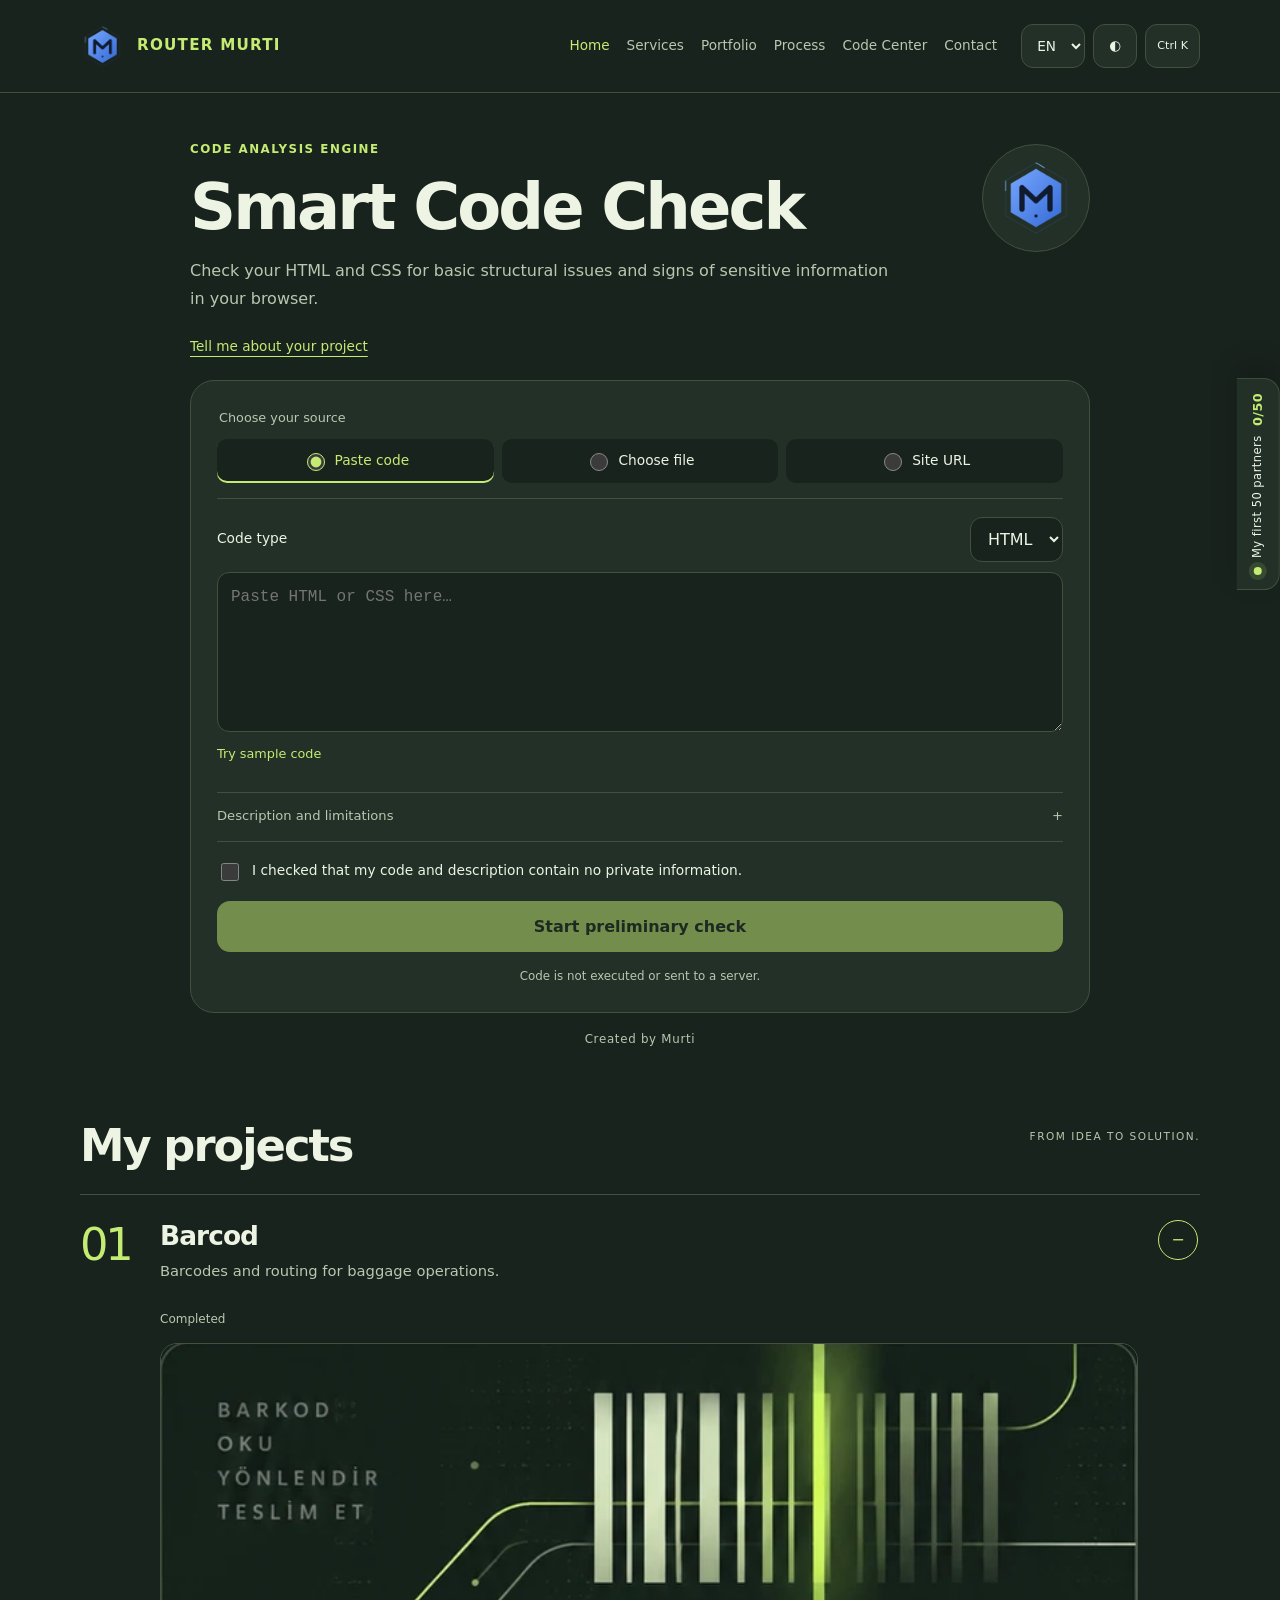
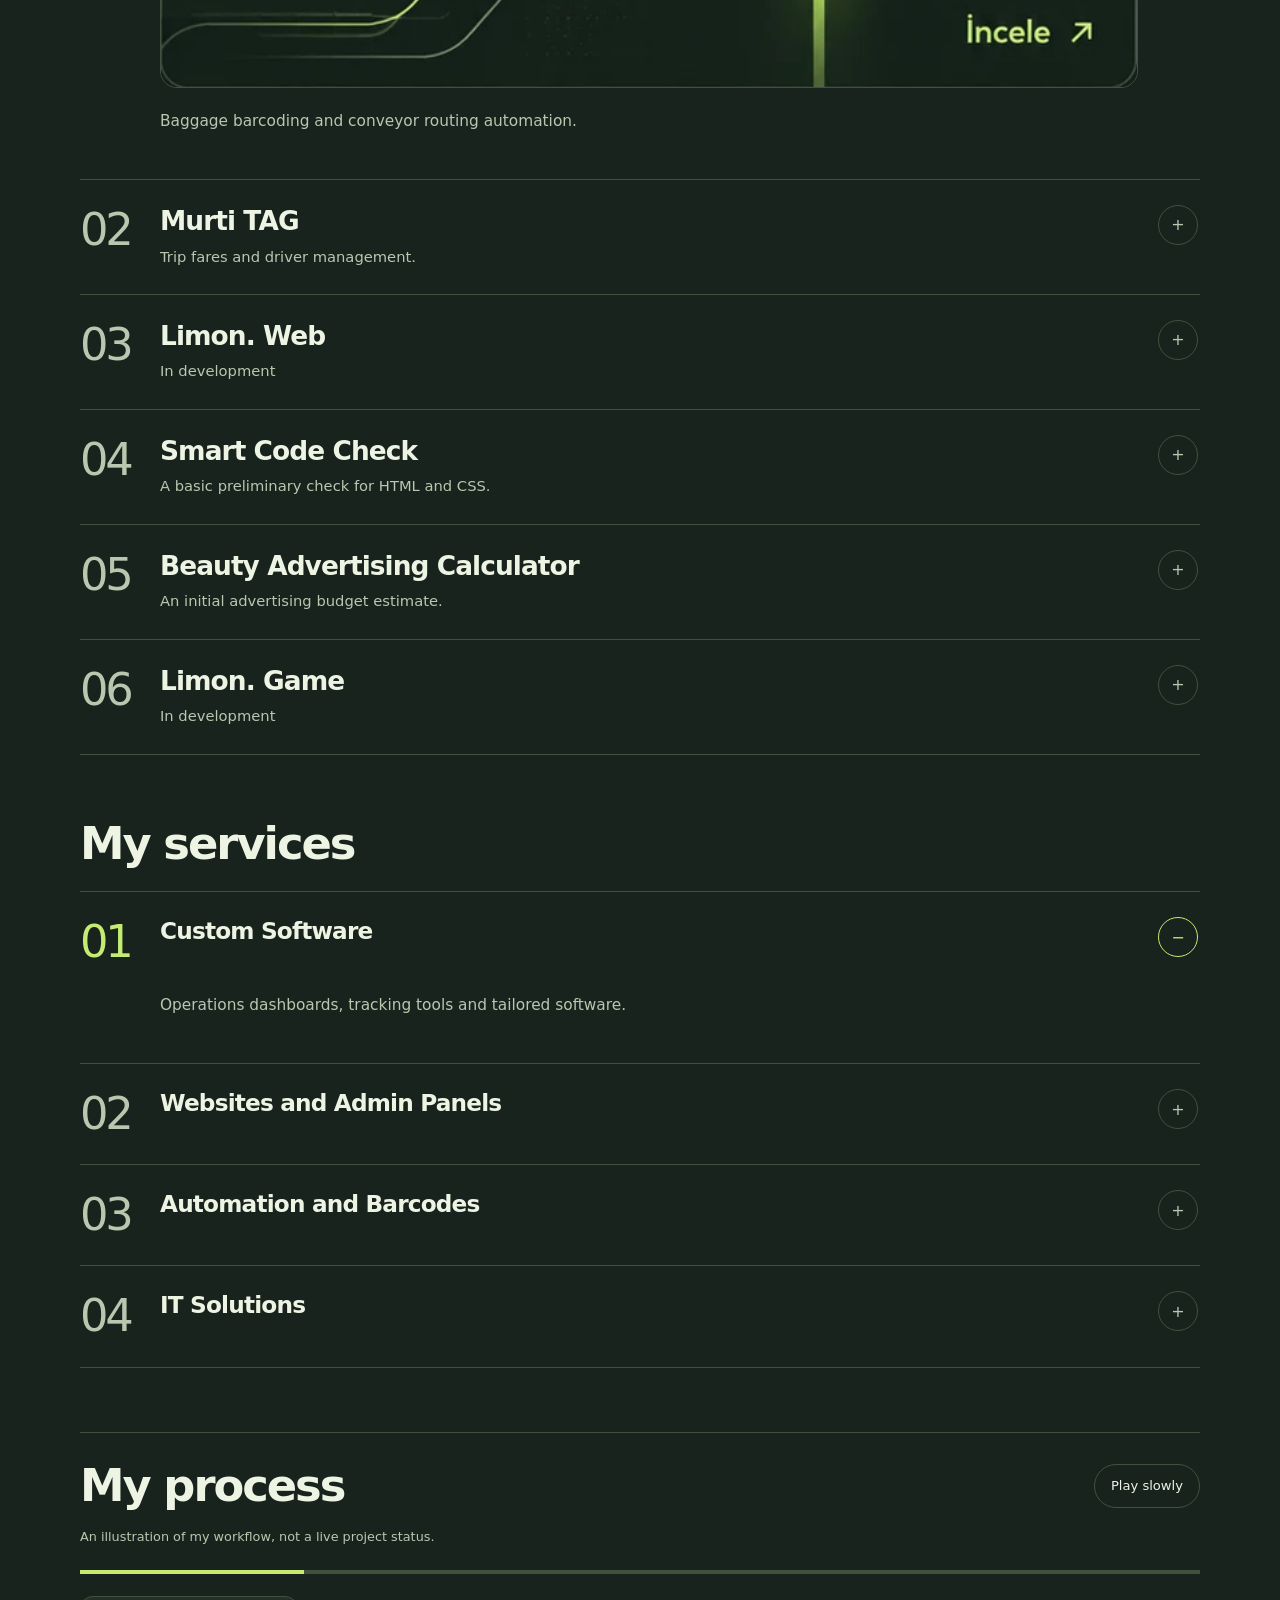
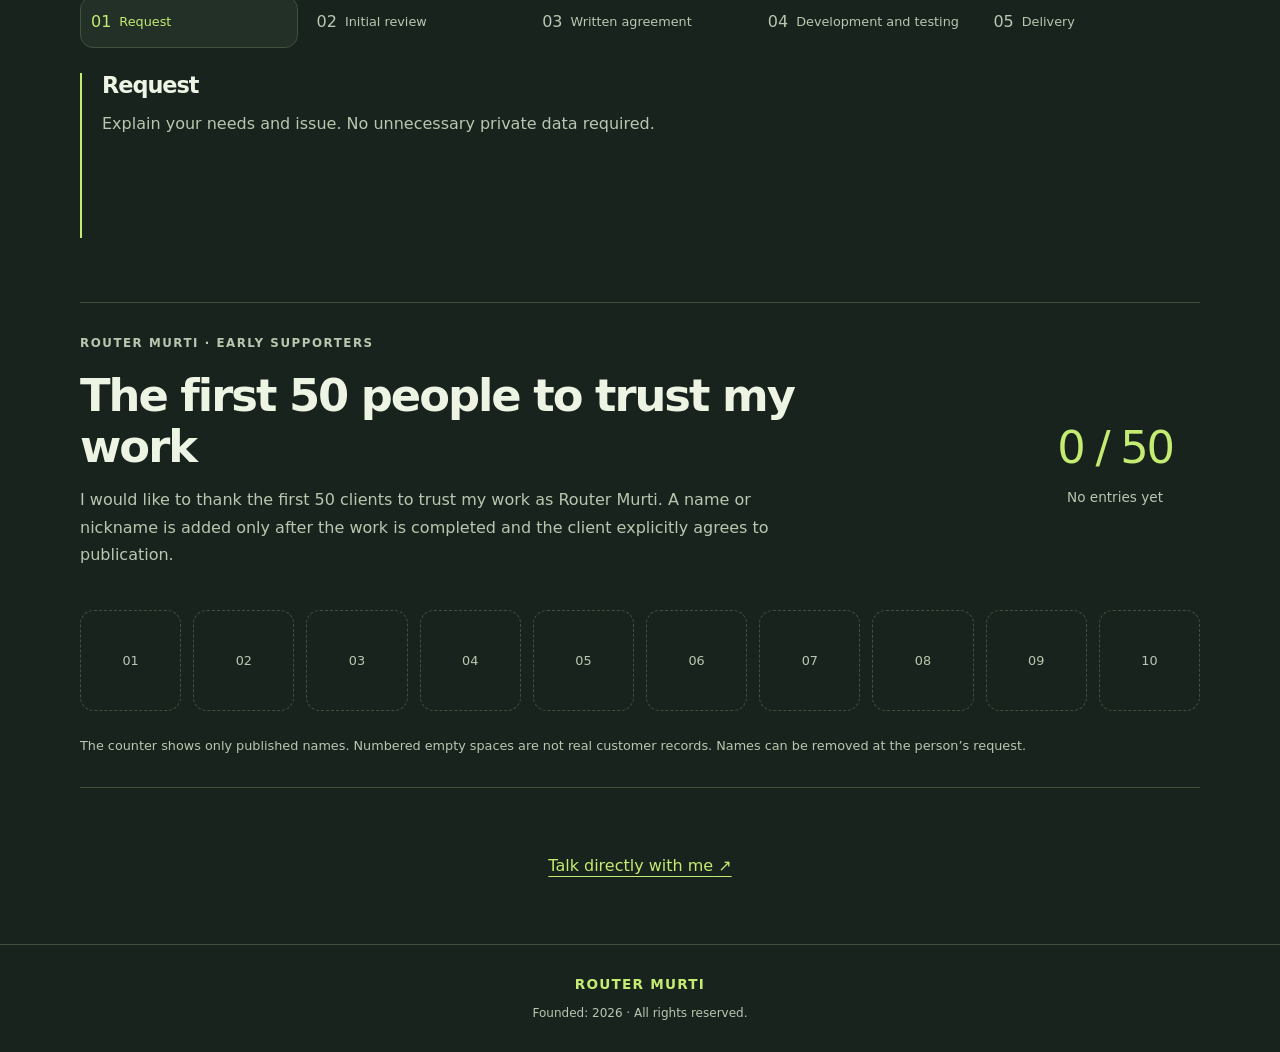
==== commit 9bec8d1a: "Fix sensitive input detection, isolate code analysis and restore tab validation" ====
--- a/index.html
+++ b/index.html
@@ -1,2 +1,3 @@
 <!DOCTYPE html>
-<html lang="tr"><head><meta charset="utf-8"/><meta content="width=device-width,initial-scale=1" name="viewport"/><meta content="Router Murti: bağımsız yazılım geliştirme, web uygulamaları, otomasyon ve BT desteği. İhtiyacınızı doğrudan anlatın; proje kapsamını birlikte netleştirelim." name="description"/><title>Router Murti | Ana sayfa</title><link href="assets/router-murti-logo.png" rel="icon" type="image/png"/><meta content="#19231D" name="theme-color"/><link href="assets/style.css?v=studio-interactive-20261022" rel="stylesheet"/><meta http-equiv="Content-Security-Policy" content="default-src 'self'; script-src 'self'; style-src 'self'; img-src 'self' data:; font-src 'self'; connect-src 'none'; object-src 'none'; base-uri 'none'; form-action 'self'"></head><body data-page="index.html"><header class="site-header"><div class="wrap nav"><a class="brand" href="index.html" aria-label="Router Murti"><img src="assets/router-murti-logo.png" width="45" height="49" alt=""><span class="brand-name">ROUTER MURTI</span></a><nav id="main-nav" class="main-nav" aria-label="Menü"><a href="index.html" aria-current="page"><span data-i18n="Ana Sayfa">Ana sayfa</span></a><a href="services.html"><span data-i18n="Hizmetler">Hizmetler</span></a><a href="portfolio.html"><span data-i18n="Portföy">Portföy</span></a><a href="process.html"><span data-i18n="Süreç">Süreç</span></a><a href="code-center.html"><span data-i18n="Kod Merkezi">Kod merkezi</span></a><a href="contact.html"><span data-i18n="İletişim">İletişim</span></a></nav><div class="tools"><select id="lang" data-aria="langLabel" aria-label="Dil seçimi"><option value="tr">TR</option><option value="en">EN</option><option value="de">DE</option><option value="es">ES</option></select><button type="button" class="theme-toggle" id="theme" data-aria="themeLabel" aria-label="Tema">◐</button><button type="button" class="rm-kbtn" data-command-open data-aria="commandLabel">Ctrl K</button></div><button type="button" class="menu-toggle" aria-controls="main-nav" aria-expanded="false" data-menu data-aria="menuLabel"><span data-i18n="menu">Menü</span></button></div></header><main class="wrap"><section class="engine-hero"><div class="engine-top"><div><p data-i18n="engineEyebrow" class="eyebrow">OTO ANALİZ MOTORU</p><h1>Smart Code Check</h1></div><div class="coin-wrap" role="img" data-aria="coinLabel" aria-label="Logo ve Limon jetonu"><div class="v3-coin"><div class="v3-face"><img src="assets/router-murti-logo.png" alt="Router Murti" width="80" height="80"></div><div class="v3-face back"><img src="assets/limon-face.webp" alt="Limon" width="96" height="96"></div></div></div></div><p data-i18n="engineIntro" class="engine-intro">HTML ve CSS kodunuzdaki bazı yapısal sorunları ve hassas bilgi belirtilerini tarayıcınızda inceleyin.</p><a class="hero-request" href="contact.html"><span data-i18n="requestBtn">Projenizi anlatın</span></a><section class="rm-check-panel"><form id="rmAnalysisForm"><fieldset class="rm-tabs"><legend data-i18n="sourceLegend">İncelemek istediğiniz içerik</legend><label><input type="radio" name="sourceType" value="code" checked><span data-i18n="paste">Kodu yapıştır</span></label><label><input type="radio" name="sourceType" value="file"><span data-i18n="file">Dosya seç</span></label><label><input type="radio" name="sourceType" value="url"><span data-i18n="url">Site adresi</span></label></fieldset><div id="rmCodePane"><div class="rm-code-head"><label for="rmCodeType"><span data-i18n="codeType">Kod türü</span></label><select id="rmCodeType"><option value="html">HTML</option><option value="css">CSS</option></select></div><label class="sr-only" for="rmCode"><span data-i18n="code">İncelenecek kod</span></label><textarea id="rmCode" maxlength="100000" rows="5" spellcheck="false" autocomplete="off" data-placeholder="codePlaceholder" placeholder="HTML veya CSS kodunuzu buraya yapıştırın…"></textarea><button type="button" class="sample-button" data-sample><span data-i18n="sample">Örnek kodu dene</span></button></div><div id="rmFilePane" hidden><label for="rmFile"><span data-i18n="fileLabel">HTML veya CSS dosyası · en fazla 100 KB</span></label><input type="file" id="rmFile" accept=".html,.htm,.css,text/html,text/css"><p data-i18n="fileInfo" class="muted">Dosya bu tarayıcı içinde metin olarak okunur; kod çalıştırılmaz ve sunucuya gönderilmez.</p></div><div id="rmUrlPane" hidden><label for="rmUrl"><span data-i18n="url">Site adresi</span></label><input id="rmUrl" type="url" maxlength="2048" autocomplete="url" placeholder="https://example.com"><p data-i18n="urlInfo" class="muted">URL üzerinden otomatik tarama bu sürümde etkin değildir. Siteye bağlanılmaz; yalnızca adres biçimi kontrol edilir.</p></div><details class="engine-options"><summary><span data-i18n="advanced">Açıklama ve kontrol sınırları</span><span aria-hidden="true">+</span></summary><div><label for="rmProblem"><span data-i18n="problem">Karşılaştığınız sorunu kısaca açıklayın</span></label><textarea id="rmProblem" maxlength="1000" rows="2" data-placeholder="problemPlaceholder" placeholder="Beklenen davranışı ve sorunu yazın. Özel bilgi eklemeyin."></textarea><p data-i18n="limits" class="rm-hint">Bu sınırlı kontrol, kodun hatasız veya tamamen güvenli olduğunu göstermez. Özel bilgileri paylaşmayın. Telegram taslağı yalnızca genel özeti içerir; ayrıca onay vermeden açılmaz.</p></div></details><label class="rm-consent"><input type="checkbox" id="rmSafeConsent" required><span data-i18n="safeConsent">Kodda ve açıklamamda özel bilgi bulunmadığını kontrol ettim.</span></label><button class="rm-analyze-btn" type="submit" id="rmAnalyzeBtn" disabled><span data-i18n="start">Ön kontrolü başlat</span></button><p data-i18n="localOnly" class="engine-safe">Kod çalıştırılmaz, sunucuya gönderilmez.</p></form><div id="rmAnalysisResult" class="result" hidden role="status" aria-live="polite"></div></section><p class="created-by">Created by Murti</p></section><section class="section" id="projects"><div class="section-head"><h2 data-i18n="v3.pr">Projelerim</h2><p data-i18n="projectMotto" class="section-note">FİKİRDEN ÇÖZÜME, GERÇEK PROJELER.</p></div><div class="directory project-directory" data-accordion="projects"><details id="project-1" open><summary class="entry-heading"><span class="entry-number">01</span><span><span class="entry-title">Barcod</span><span data-i18n="sub1" class="entry-subtitle">Bagaj operasyonları için barkod ve yönlendirme.</span></span><span class="entry-toggle" aria-hidden="true"><span class="entry-plus">+</span><span class="entry-minus">−</span></span></summary><div class="entry-body"><span data-i18n="v3.done" class="entry-status">Tamamlandı</span><a href="portfolio.html#project-1" data-aria="projectDetail" aria-label="Ayrıntıları göster"><img class="project-art" src="assets/barcod-flow.webp" width="731" height="258" alt="" loading="lazy"></a><p><span data-i18n="v3.p1">Havalimanı bagaj operasyonları için geliştirdiğim Barcod, uçuş verilerinden apron hedefini belirlemeye, bagaj barkodu oluşturmaya ve yazdırmaya yönelik bir yazılımdır. Konveyör ve itici kol yönlendirme sinyallerini de işler. Kuruma ait operasyon kayıtlarını ve gerçek uçuş verilerini bu sayfada paylaşmıyorum.</span></p></div></details><details id="project-2"><summary class="entry-heading"><span class="entry-number">02</span><span><span class="entry-title">Murti TAG</span><span data-i18n="sub2" class="entry-subtitle">Yolculuk ücreti ve sürücü yönetimi.</span></span><span class="entry-toggle" aria-hidden="true"><span class="entry-plus">+</span><span class="entry-minus">−</span></span></summary><div class="entry-body"><span data-i18n="v3.done" class="entry-status">Tamamlandı</span><p><span data-i18n="v3.p2">Murti TAG, telefonla alınan yolculukların ücretini hesaplamak ve sürücü kayıtlarını düzenlemek için geliştirdiğim bir uygulamadır. Sürücü uyarıları ve yönetim araçları aynı yapı içinde yer alır. Buradaki tanıtımda sürücülerin kişisel bilgilerine veya özel kayıt ekranlarına yer vermiyorum.</span></p><a class="entry-link" href="https://routermurti.pythonanywhere.com" target="_blank" rel="noopener noreferrer"><span data-i18n="v3.view">Projeyi aç ↗</span></a></div></details><details id="project-4"><summary class="entry-heading"><span class="entry-number">03</span><span><span class="entry-title">Limon. Web</span><span data-i18n="v3.dev" class="entry-subtitle">Geliştirme aşamasında</span></span><span class="entry-toggle" aria-hidden="true"><span class="entry-plus">+</span><span class="entry-minus">−</span></span></summary><div class="entry-body"><span data-i18n="v3.dev" class="entry-status">Geliştirme aşamasında</span><p><span data-i18n="v3.p4">Limon. Web, geliştirmeyi sürdürdüğüm web projesidir. Mevcut sayfaları bağlantı üzerinden inceleyebilirsiniz; içerik ve işlevler geliştirme sürecinde değişebilir. Projeyi henüz tamamlanmış bir ürün olarak sunmuyorum.</span></p><a class="entry-link" href="https://routermurti.github.io/limon/" target="_blank" rel="noopener noreferrer"><span data-i18n="v3.view">Projeyi aç ↗</span></a></div></details><details id="project-6"><summary class="entry-heading"><span class="entry-number">04</span><span><span class="entry-title">Smart Code Check</span><span data-i18n="sub6" class="entry-subtitle">HTML ve CSS için temel ön kontrol.</span></span><span class="entry-toggle" aria-hidden="true"><span class="entry-plus">+</span><span class="entry-minus">−</span></span></summary><div class="entry-body"><span data-i18n="v3.dev" class="entry-status">Geliştirme aşamasında</span><p><span data-i18n="v3.p6">Smart Code Check, HTML ve CSS içeriğini çalıştırmadan bazı yapısal sorunları ve hassas bilgi belirtilerini arayan bir ön kontrol aracıdır. İşlemler tarayıcı içinde yapılır; araç, kesin hata tespiti veya kapsamlı bir güvenlik denetimi sağlamaz. Geliştirmeyi sürdürdüğüm bu sürümü kod merkezinde deneyebilirsiniz.</span></p><a class="entry-link" href="code-center.html" ><span data-i18n="v3.view">Projeyi aç ↗</span></a></div></details><details id="project-3"><summary class="entry-heading"><span class="entry-number">05</span><span><span class="entry-title"><span data-i18n="beautyName">Güzellik Salonu Reklam Hesaplayıcı</span></span><span data-i18n="sub3" class="entry-subtitle">Reklam bütçesi için başlangıç tahmini.</span></span><span class="entry-toggle" aria-hidden="true"><span class="entry-plus">+</span><span class="entry-minus">−</span></span></summary><div class="entry-body"><span data-i18n="v3.done" class="entry-status">Tamamlandı</span><p><span data-i18n="v3.p3">Güzellik işletmelerinin reklam bütçesi için bir başlangıç tahmini oluşturmasına yardımcı olan bir hesaplama aracıdır. Girilen bilgilere göre üretilen tahminler, bütçe seçeneklerini karşılaştırmak amacıyla kullanılabilir. Araç; müşteri sayısı, satış veya reklam getirisi garantisi vermez.</span></p><a class="entry-link" href="https://routermurti.github.io/guzellik-reklam-hesaplayici/" target="_blank" rel="noopener noreferrer"><span data-i18n="v3.view">Projeyi aç ↗</span></a></div></details><details id="project-5"><summary class="entry-heading"><span class="entry-number">06</span><span><span class="entry-title">Limon. Game</span><span data-i18n="v3.dev" class="entry-subtitle">Geliştirme aşamasında</span></span><span class="entry-toggle" aria-hidden="true"><span class="entry-plus">+</span><span class="entry-minus">−</span></span></summary><div class="entry-body"><span data-i18n="v3.dev" class="entry-status">Geliştirme aşamasında</span><p><span data-i18n="v3.p5">Limon. Game, üzerinde çalıştığım oyun projesidir. Geliştirme aşamasında olduğu için burada oynanabilir bir sürüm veya indirme bağlantısı sunmuyorum. Paylaşılabilir bir sürüm hazır olduğunda bu alanda duyuracağım.</span></p></div></details></div></section><section class="section"><div class="section-head"><h2 data-i18n="servicesTitle">Çalışma alanım</h2></div><div class="directory service-directory" data-accordion="services"><details open><summary class="entry-heading"><span class="entry-number">01</span><span class="entry-title"><span data-i18n="v3.s1">Özel yazılım</span></span><span class="entry-toggle" aria-hidden="true"><span class="entry-plus">+</span><span class="entry-minus">−</span></span></summary><div class="entry-body"><p><span data-i18n="v3.s1b">İş takibi, kayıt yönetimi ve günlük işlemler için ihtiyaca uygun uygulamalar geliştiriyorum. Mevcut iş akışınızı birlikte değerlendiriyor; hangi verilerin tutulacağını, kimlerin hangi ekranları kullanacağını ve beklenen çıktıları belirliyorum. Uygulanacak özellikleri işe başlamadan önce yazılı olarak netleştiriyorum.</span></p></div></details><details><summary class="entry-heading"><span class="entry-number">02</span><span class="entry-title"><span data-i18n="v3.s2">Web siteleri ve yönetim panelleri</span></span><span class="entry-toggle" aria-hidden="true"><span class="entry-plus">+</span><span class="entry-minus">−</span></span></summary><div class="entry-body"><p><span data-i18n="v3.s2b">İşletmenizi veya projenizi anlatan web siteleri ve içeriklerinizi yönetmenizi sağlayan paneller üzerinde çalışıyorum. Sayfa yapısını, gezinmeyi, form alanlarını ve mobil görünümü kullanım amacına göre planlıyorum. Gerekli yönetim özelliklerini, kullanılacak altyapıyı ve teslim kapsamını ön değerlendirmede birlikte belirliyorum.</span></p></div></details><details><summary class="entry-heading"><span class="entry-number">03</span><span class="entry-title"><span data-i18n="v3.s3">Otomasyon ve barkod sistemleri</span></span><span class="entry-toggle" aria-hidden="true"><span class="entry-plus">+</span><span class="entry-minus">−</span></span></summary><div class="entry-body"><p><span data-i18n="v3.s3b">Tekrarlanan kayıt, veri işleme ve barkod işlemlerini düzenleyen çözümler geliştiriyorum. Verinin sisteme nasıl gireceğini, hangi adımlardan geçeceğini ve nasıl bir çıktı üretileceğini iş akışınıza göre değerlendiriyorum. Cihaz bağlantısı veya mevcut bir sisteme uyarlama gerekiyorsa teknik koşulları ayrıca inceliyorum.</span></p></div></details><details><summary class="entry-heading"><span class="entry-number">04</span><span class="entry-title"><span data-i18n="v3.s4">BT çözümleri ve teknik destek</span></span><span class="entry-toggle" aria-hidden="true"><span class="entry-plus">+</span><span class="entry-minus">−</span></span></summary><div class="entry-body"><p><span data-i18n="v3.s4b">Bilgisayar, yazılım ve günlük BT kullanımında karşılaşılan sorunları inceliyor; uygulanabilir çözüm seçeneklerini açıklıyorum. Uzaktan değerlendirilebilen işlemlerle yerinde müdahale gerektiren durumları ayırıyorum. Destek kapsamını, erişim ihtiyacını ve işlemlerin sınırlarını başlamadan önce sizinle netleştiriyorum.</span></p></div></details></div></section><section class="section process" data-process><div class="process-head"><h2 data-i18n="processTitle">Çalışma sürecim</h2><button class="quiet-button" type="button" data-play><span data-i18n="play">Yavaşça oynat</span></button></div><p data-i18n="processNote" class="process-note">Genel çalışma akışı örneğidir; güncel bir projenin ilerlemesini göstermez.</p><progress class="process-progress" value="1" max="5" data-aria="progress"></progress><ol class="process-steps"><li><button type="button" data-step="0" aria-pressed="true" aria-controls="process-panel-0"><span>01</span><span data-i18n="v3.st1">İhtiyacın belirlenmesi</span></button></li><li><button type="button" data-step="1" aria-pressed="false" aria-controls="process-panel-1"><span>02</span><span data-i18n="v3.st2">Teknik ön değerlendirme</span></button></li><li><button type="button" data-step="2" aria-pressed="false" aria-controls="process-panel-2"><span>03</span><span data-i18n="v3.st3">Yazılı mutabakat</span></button></li><li><button type="button" data-step="3" aria-pressed="false" aria-controls="process-panel-3"><span>04</span><span data-i18n="v3.st4">Geliştirme ve test</span></button></li><li><button type="button" data-step="4" aria-pressed="false" aria-controls="process-panel-4"><span>05</span><span data-i18n="v3.st5">Teslim ve devir</span></button></li></ol><div class="process-panel" id="process-panel-0"><h3 data-i18n="v3.st1">İhtiyacın belirlenmesi</h3><p data-i18n="v3.sd1">Önce mevcut durumu, çözmek istediğiniz sorunu ve beklediğiniz sonucu sizden dinliyorum. Kullanılacak cihazları, mevcut uygulamaları ve işin önceliklerini sizinle birlikte belirliyorum. Bu aşamada şifre veya özel müşteri kaydı paylaşmanız gerekmez; örnekler gerekiyorsa kişisel verilerden arındırılmış içerik kullanmanızı isterim.</p></div><div class="process-panel" id="process-panel-1" hidden><h3 data-i18n="v3.st2">Teknik ön değerlendirme</h3><p data-i18n="v3.sd2">Talebin teknik olarak nasıl karşılanabileceğini, mevcut sistemle uyumunu ve olası sınırlamaları inceliyorum. Ek araç, cihaz bağlantısı veya dış hizmet gerekip gerekmediğini değerlendirip seçenekleri açıklıyorum. Yapılabilirlik ve kapsam netleşmeden kesin ücret ya da teslim tarihi vermiyorum.</p></div><div class="process-panel" id="process-panel-2" hidden><h3 data-i18n="v3.st3">Yazılı mutabakat</h3><p data-i18n="v3.sd3">Yapılacak işleri, kapsam dışında kalan talepleri, ücreti ve öngörülen takvimi sizinle birlikte yazılı olarak netleştiriyorum. Revizyon sınırlarını, sizden beklenen bilgi ve erişimleri, teslim biçimini ve sorumlulukları da bu aşamada sizinle netleştiriyorum. Geliştirmeye, bu koşullar üzerinde karşılıklı olarak anlaştıktan sonra başlıyorum.</p></div><div class="process-panel" id="process-panel-3" hidden><h3 data-i18n="v3.st4">Geliştirme ve test</h3><p data-i18n="v3.sd4">Üzerinde anlaştığımız özellikleri belirlenen iş planına göre geliştiriyorum. İşin kapsamına uygun işlevsellik ve güvenlik kontrollerini yapıyor, web arayüzlerini farklı ekran boyutlarında inceliyorum. Yaptığım kontrolleri ve sınayamadığım noktaları açıkça belirtiyor; kapsam değişikliği gerekirse önce sizinle görüşüyorum.</p></div><div class="process-panel" id="process-panel-4" hidden><h3 data-i18n="v3.st5">Teslim ve devir</h3><p data-i18n="v3.sd5">Teslim öncesinde tamamlanan işleri, kullanım biçimini ve bilinen sınırlamaları sizinle birlikte gözden geçiriyorum. Anlaşmaya dâhil olan dosyaları, erişimleri ve kullanım bilgilerini kararlaştırılan biçimde devrediyorum. Teslim sonrasındaki destek veya ek geliştirme taleplerinin kapsamını ve koşullarını sizinle ayrıca netleştiriyorum.</p></div></section><section class="section founders" id="founders"><div class="founder-top"><div><p data-i18n="foundersTag" class="eyebrow">ROUTER MURTI · İLK DESTEKÇİLER</p><h2 data-i18n="v3.found">Bana ilk güvenen 50 kişi</h2><p data-i18n="v3.foundb">Router Murti adıyla tamamladığım işler için bana güvenen ilk 50 müşteriye bu alanda teşekkür etmek istiyorum. Bir müşterimin adı veya takma adı, yalnızca ilgili iş tamamlandıktan ve yayımlanmasına açıkça izin verildikten sonra eklenir.</p></div><div class="founder-counter"><strong>0 / 50</strong><small data-i18n="v3.foundEmpty">Henüz yayımlanan isim yok.</small></div></div><div class="founder-slots" aria-hidden="true"><span class="founder-slot">01</span><span class="founder-slot">02</span><span class="founder-slot">03</span><span class="founder-slot">04</span><span class="founder-slot">05</span><span class="founder-slot">06</span><span class="founder-slot">07</span><span class="founder-slot">08</span><span class="founder-slot">09</span><span class="founder-slot">10</span></div><p data-i18n="v3.foundNote" class="founder-note">Sayaç yalnızca burada yayımlanan isimleri gösterir. Numaralı boş yerler gerçek müşteri kaydı değildir. İsimler, ilgili kişinin isteği üzerine kaldırılabilir.</p></section><div class="footer-contact"><a href="contact.html"><span data-i18n="directContact">Doğrudan benimle görüşün</span> ↗</a></div><details class="founders-dock"><summary><span class="founders-dock-dot" aria-hidden="true"></span><span data-i18n="x.foundDock">İlk 50 İş Ortağımız</span><strong>0/50</strong></summary><div class="founders-dock-panel"><p class="founders-dock-kicker" data-i18n="v3.foundEmpty">Henüz kayıt yok</p><h2 data-i18n="x.foundDock">İlk 50 İş Ortağımız</h2><p data-i18n="x.foundDockNote">İlk 50 iş ortağı için ayrılan alanı görüntüle</p><p class="founders-dock-message" data-i18n="x.foundDockMessage">Bu alan, birlikte ürettiğimiz işlerin ve kurduğumuz güvenin küçük bir hatırası olacak. Router Murti’ye ilk güvenen 50 iş ortağım burada kendi hikâyesiyle yer alacak. Henüz isim eklenmedi; bu alanın ilk hikâyesini birlikte yazacağız.</p><div class="founders-dock-count"><strong>0</strong><span>/ 50</span></div><div class="founders-dock-slots" aria-hidden="true"><span>01</span><span>02</span><span>03</span><span>04</span><span>05</span><span>06</span><span>07</span><span>08</span><span>09</span><span>10</span></div><a href="#founders" data-i18n="x.openFounders">Alanı aç</a></div></details></main><footer class="site-footer"><div class="wrap"><strong>ROUTER MURTI</strong><small data-i18n="v3.since">Kuruluş: 2026 · Tüm hakları saklıdır.</small></div></footer><script defer src="assets/content.js?v=founders-20261022"></script><script defer src="assets/app.js?v=lang-20261022"></script><script defer src="assets/security-scan.js?v=studio-20261022"></script><script defer src="assets/syntax-check.js?v=studio-20261022"></script><script defer src="assets/code-check.js?v=telegram-20261022"></script></body></html>
+<html lang="tr"><head><meta charset="utf-8"/><meta content="width=device-width,initial-scale=1" name="viewport"/><meta content="Router Murti: bağımsız yazılım geliştirme, web uygulamaları, otomasyon ve BT desteği. İhtiyacınızı doğrudan anlatın; proje kapsamını birlikte netleştirelim." name="description"/><title>Router Murti | Ana sayfa</title><link href="assets/router-murti-logo.png" rel="icon" type="image/png"/><meta content="#19231D" name="theme-color"/><link href="assets/style.css?v=studio-interactive-20261022" rel="stylesheet"/><meta http-equiv="Content-Security-Policy" content="default-src 'self'; script-src 'self'; style-src 'self'; img-src 'self' data:; font-src 'self'; connect-src 'none'; object-src 'none'; base-uri 'none'; form-action 'self'"></head><body data-page="index.html"><header class="site-header"><div class="wrap nav"><a class="brand" href="index.html" aria-label="Router Murti"><img src="assets/router-murti-logo.png" width="45" height="49" alt=""><span class="brand-name">ROUTER MURTI</span></a><nav id="main-nav" class="main-nav" aria-label="Menü"><a href="index.html" aria-current="page"><span data-i18n="Ana Sayfa">Ana sayfa</span></a><a href="services.html"><span data-i18n="Hizmetler">Hizmetler</span></a><a href="portfolio.html"><span data-i18n="Portföy">Portföy</span></a><a href="process.html"><span data-i18n="Süreç">Süreç</span></a><a href="code-center.html"><span data-i18n="Kod Merkezi">Kod merkezi</span></a><a href="contact.html"><span data-i18n="İletişim">İletişim</span></a></nav><div class="tools"><select id="lang" data-aria="langLabel" aria-label="Dil seçimi"><option value="tr">TR</option><option value="en">EN</option><option value="de">DE</option><option value="es">ES</option></select><button type="button" class="theme-toggle" id="theme" data-aria="themeLabel" aria-label="Tema">◐</button><button type="button" class="rm-kbtn" data-command-open data-aria="commandLabel">Ctrl K</button></div><button type="button" class="menu-toggle" aria-controls="main-nav" aria-expanded="false" data-menu data-aria="menuLabel"><span data-i18n="menu">Menü</span></button></div></header><main class="wrap"><section class="engine-hero"><div class="engine-top"><div><p data-i18n="engineEyebrow" class="eyebrow">OTO ANALİZ MOTORU</p><h1>Smart Code Check</h1></div><div class="coin-wrap" role="img" data-aria="coinLabel" aria-label="Logo ve Limon jetonu"><div class="v3-coin"><div class="v3-face"><img src="assets/router-murti-logo.png" alt="Router Murti" width="80" height="80"></div><div class="v3-face back"><img src="assets/limon-face.webp" alt="Limon" width="96" height="96"></div></div></div></div><p data-i18n="engineIntro" class="engine-intro">HTML ve CSS kodunuzdaki bazı yapısal sorunları ve hassas bilgi belirtilerini tarayıcınızda inceleyin.</p><a class="hero-request" href="contact.html"><span data-i18n="requestBtn">Projenizi anlatın</span></a><section class="rm-check-panel"><form id="rmAnalysisForm"><fieldset class="rm-tabs"><legend data-i18n="sourceLegend">İncelemek istediğiniz içerik</legend><label><input type="radio" name="sourceType" value="code" checked><span data-i18n="paste">Kodu yapıştır</span></label><label><input type="radio" name="sourceType" value="file"><span data-i18n="file">Dosya seç</span></label><label><input type="radio" name="sourceType" value="url"><span data-i18n="url">Site adresi</span></label></fieldset><div id="rmCodePane"><div class="rm-code-head"><label for="rmCodeType"><span data-i18n="codeType">Kod türü</span></label><select id="rmCodeType"><option value="html">HTML</option><option value="css">CSS</option></select></div><label class="sr-only" for="rmCode"><span data-i18n="code">İncelenecek kod</span></label><textarea id="rmCode" maxlength="100000" rows="5" spellcheck="false" autocomplete="off" data-placeholder="codePlaceholder" placeholder="HTML veya CSS kodunuzu buraya yapıştırın…"></textarea><button type="button" class="sample-button" data-sample><span data-i18n="sample">Örnek kodu dene</span></button></div><div id="rmFilePane" hidden><label for="rmFile"><span data-i18n="fileLabel">HTML veya CSS dosyası · en fazla 100 KB</span></label><input type="file" id="rmFile" accept=".html,.htm,.css,text/html,text/css"><p data-i18n="fileInfo" class="muted">Dosya bu tarayıcı içinde metin olarak okunur; kod çalıştırılmaz ve sunucuya gönderilmez.</p></div><div id="rmUrlPane" hidden><label for="rmUrl"><span data-i18n="url">Site adresi</span></label><input id="rmUrl" type="url" maxlength="2048" autocomplete="url" placeholder="https://example.com"><p data-i18n="urlInfo" class="muted">URL üzerinden otomatik tarama bu sürümde etkin değildir. Siteye bağlanılmaz; yalnızca adres biçimi kontrol edilir.</p></div><details class="engine-options"><summary><span data-i18n="advanced">Açıklama ve kontrol sınırları</span><span aria-hidden="true">+</span></summary><div><label for="rmProblem"><span data-i18n="problem">Karşılaştığınız sorunu kısaca açıklayın</span></label><textarea id="rmProblem" maxlength="1000" rows="2" data-placeholder="problemPlaceholder" placeholder="Beklenen davranışı ve sorunu yazın. Özel bilgi eklemeyin."></textarea><p data-i18n="limits" class="rm-hint">Bu sınırlı kontrol, kodun hatasız veya tamamen güvenli olduğunu göstermez. Özel bilgileri paylaşmayın. Telegram taslağı yalnızca genel özeti içerir; ayrıca onay vermeden açılmaz.</p></div></details><label class="rm-consent"><input type="checkbox" id="rmSafeConsent" required><span data-i18n="safeConsent">Kodda ve açıklamamda özel bilgi bulunmadığını kontrol ettim.</span></label><button class="rm-analyze-btn" type="submit" id="rmAnalyzeBtn" disabled><span data-i18n="start">Ön kontrolü başlat</span></button><p data-i18n="localOnly" class="engine-safe">Kod çalıştırılmaz, sunucuya gönderilmez.</p></form><div id="rmAnalysisResult" class="result" hidden role="status" aria-live="polite"></div></section><p class="created-by">Created by Murti</p></section><section class="section" id="projects"><div class="section-head"><h2 data-i18n="v3.pr">Projelerim</h2><p data-i18n="projectMotto" class="section-note">FİKİRDEN ÇÖZÜME, GERÇEK PROJELER.</p></div><div class="directory project-directory" data-accordion="projects"><details id="project-1" open><summary class="entry-heading"><span class="entry-number">01</span><span><span class="entry-title">Barcod</span><span data-i18n="sub1" class="entry-subtitle">Bagaj operasyonları için barkod ve yönlendirme.</span></span><span class="entry-toggle" aria-hidden="true"><span class="entry-plus">+</span><span class="entry-minus">−</span></span></summary><div class="entry-body"><span data-i18n="v3.done" class="entry-status">Tamamlandı</span><a href="portfolio.html#project-1" data-aria="projectDetail" aria-label="Ayrıntıları göster"><img class="project-art" src="assets/barcod-flow.webp" width="731" height="258" alt="" loading="lazy"></a><p><span data-i18n="v3.p1">Havalimanı bagaj operasyonları için geliştirdiğim Barcod, uçuş verilerinden apron hedefini belirlemeye, bagaj barkodu oluşturmaya ve yazdırmaya yönelik bir yazılımdır. Konveyör ve itici kol yönlendirme sinyallerini de işler. Kuruma ait operasyon kayıtlarını ve gerçek uçuş verilerini bu sayfada paylaşmıyorum.</span></p></div></details><details id="project-2"><summary class="entry-heading"><span class="entry-number">02</span><span><span class="entry-title">Murti TAG</span><span data-i18n="sub2" class="entry-subtitle">Yolculuk ücreti ve sürücü yönetimi.</span></span><span class="entry-toggle" aria-hidden="true"><span class="entry-plus">+</span><span class="entry-minus">−</span></span></summary><div class="entry-body"><span data-i18n="v3.done" class="entry-status">Tamamlandı</span><p><span data-i18n="v3.p2">Murti TAG, telefonla alınan yolculukların ücretini hesaplamak ve sürücü kayıtlarını düzenlemek için geliştirdiğim bir uygulamadır. Sürücü uyarıları ve yönetim araçları aynı yapı içinde yer alır. Buradaki tanıtımda sürücülerin kişisel bilgilerine veya özel kayıt ekranlarına yer vermiyorum.</span></p><a class="entry-link" href="https://routermurti.pythonanywhere.com" target="_blank" rel="noopener noreferrer"><span data-i18n="v3.view">Projeyi aç ↗</span></a></div></details><details id="project-4"><summary class="entry-heading"><span class="entry-number">03</span><span><span class="entry-title">Limon. Web</span><span data-i18n="v3.dev" class="entry-subtitle">Geliştirme aşamasında</span></span><span class="entry-toggle" aria-hidden="true"><span class="entry-plus">+</span><span class="entry-minus">−</span></span></summary><div class="entry-body"><span data-i18n="v3.dev" class="entry-status">Geliştirme aşamasında</span><p><span data-i18n="v3.p4">Limon. Web, geliştirmeyi sürdürdüğüm web projesidir. Mevcut sayfaları bağlantı üzerinden inceleyebilirsiniz; içerik ve işlevler geliştirme sürecinde değişebilir. Projeyi henüz tamamlanmış bir ürün olarak sunmuyorum.</span></p><a class="entry-link" href="https://routermurti.github.io/limon/" target="_blank" rel="noopener noreferrer"><span data-i18n="v3.view">Projeyi aç ↗</span></a></div></details><details id="project-6"><summary class="entry-heading"><span class="entry-number">04</span><span><span class="entry-title">Smart Code Check</span><span data-i18n="sub6" class="entry-subtitle">HTML ve CSS için temel ön kontrol.</span></span><span class="entry-toggle" aria-hidden="true"><span class="entry-plus">+</span><span class="entry-minus">−</span></span></summary><div class="entry-body"><span data-i18n="v3.dev" class="entry-status">Geliştirme aşamasında</span><p><span data-i18n="v3.p6">Smart Code Check, HTML ve CSS içeriğini çalıştırmadan bazı yapısal sorunları ve hassas bilgi belirtilerini arayan bir ön kontrol aracıdır. İşlemler tarayıcı içinde yapılır; araç, kesin hata tespiti veya kapsamlı bir güvenlik denetimi sağlamaz. Geliştirmeyi sürdürdüğüm bu sürümü kod merkezinde deneyebilirsiniz.</span></p><a class="entry-link" href="code-center.html" ><span data-i18n="v3.view">Projeyi aç ↗</span></a></div></details><details id="project-3"><summary class="entry-heading"><span class="entry-number">05</span><span><span class="entry-title"><span data-i18n="beautyName">Güzellik Salonu Reklam Hesaplayıcı</span></span><span data-i18n="sub3" class="entry-subtitle">Reklam bütçesi için başlangıç tahmini.</span></span><span class="entry-toggle" aria-hidden="true"><span class="entry-plus">+</span><span class="entry-minus">−</span></span></summary><div class="entry-body"><span data-i18n="v3.done" class="entry-status">Tamamlandı</span><p><span data-i18n="v3.p3">Güzellik işletmelerinin reklam bütçesi için bir başlangıç tahmini oluşturmasına yardımcı olan bir hesaplama aracıdır. Girilen bilgilere göre üretilen tahminler, bütçe seçeneklerini karşılaştırmak amacıyla kullanılabilir. Araç; müşteri sayısı, satış veya reklam getirisi garantisi vermez.</span></p><a class="entry-link" href="https://routermurti.github.io/guzellik-reklam-hesaplayici/" target="_blank" rel="noopener noreferrer"><span data-i18n="v3.view">Projeyi aç ↗</span></a></div></details><details id="project-5"><summary class="entry-heading"><span class="entry-number">06</span><span><span class="entry-title">Limon. Game</span><span data-i18n="v3.dev" class="entry-subtitle">Geliştirme aşamasında</span></span><span class="entry-toggle" aria-hidden="true"><span class="entry-plus">+</span><span class="entry-minus">−</span></span></summary><div class="entry-body"><span data-i18n="v3.dev" class="entry-status">Geliştirme aşamasında</span><p><span data-i18n="v3.p5">Limon. Game, üzerinde çalıştığım oyun projesidir. Geliştirme aşamasında olduğu için burada oynanabilir bir sürüm veya indirme bağlantısı sunmuyorum. Paylaşılabilir bir sürüm hazır olduğunda bu alanda duyuracağım.</span></p></div></details></div></section><section class="section"><div class="section-head"><h2 data-i18n="servicesTitle">Çalışma alanım</h2></div><div class="directory service-directory" data-accordion="services"><details open><summary class="entry-heading"><span class="entry-number">01</span><span class="entry-title"><span data-i18n="v3.s1">Özel yazılım</span></span><span class="entry-toggle" aria-hidden="true"><span class="entry-plus">+</span><span class="entry-minus">−</span></span></summary><div class="entry-body"><p><span data-i18n="v3.s1b">İş takibi, kayıt yönetimi ve günlük işlemler için ihtiyaca uygun uygulamalar geliştiriyorum. Mevcut iş akışınızı birlikte değerlendiriyor; hangi verilerin tutulacağını, kimlerin hangi ekranları kullanacağını ve beklenen çıktıları belirliyorum. Uygulanacak özellikleri işe başlamadan önce yazılı olarak netleştiriyorum.</span></p></div></details><details><summary class="entry-heading"><span class="entry-number">02</span><span class="entry-title"><span data-i18n="v3.s2">Web siteleri ve yönetim panelleri</span></span><span class="entry-toggle" aria-hidden="true"><span class="entry-plus">+</span><span class="entry-minus">−</span></span></summary><div class="entry-body"><p><span data-i18n="v3.s2b">İşletmenizi veya projenizi anlatan web siteleri ve içeriklerinizi yönetmenizi sağlayan paneller üzerinde çalışıyorum. Sayfa yapısını, gezinmeyi, form alanlarını ve mobil görünümü kullanım amacına göre planlıyorum. Gerekli yönetim özelliklerini, kullanılacak altyapıyı ve teslim kapsamını ön değerlendirmede birlikte belirliyorum.</span></p></div></details><details><summary class="entry-heading"><span class="entry-number">03</span><span class="entry-title"><span data-i18n="v3.s3">Otomasyon ve barkod sistemleri</span></span><span class="entry-toggle" aria-hidden="true"><span class="entry-plus">+</span><span class="entry-minus">−</span></span></summary><div class="entry-body"><p><span data-i18n="v3.s3b">Tekrarlanan kayıt, veri işleme ve barkod işlemlerini düzenleyen çözümler geliştiriyorum. Verinin sisteme nasıl gireceğini, hangi adımlardan geçeceğini ve nasıl bir çıktı üretileceğini iş akışınıza göre değerlendiriyorum. Cihaz bağlantısı veya mevcut bir sisteme uyarlama gerekiyorsa teknik koşulları ayrıca inceliyorum.</span></p></div></details><details><summary class="entry-heading"><span class="entry-number">04</span><span class="entry-title"><span data-i18n="v3.s4">BT çözümleri ve teknik destek</span></span><span class="entry-toggle" aria-hidden="true"><span class="entry-plus">+</span><span class="entry-minus">−</span></span></summary><div class="entry-body"><p><span data-i18n="v3.s4b">Bilgisayar, yazılım ve günlük BT kullanımında karşılaşılan sorunları inceliyor; uygulanabilir çözüm seçeneklerini açıklıyorum. Uzaktan değerlendirilebilen işlemlerle yerinde müdahale gerektiren durumları ayırıyorum. Destek kapsamını, erişim ihtiyacını ve işlemlerin sınırlarını başlamadan önce sizinle netleştiriyorum.</span></p></div></details></div></section><section class="section process" data-process><div class="process-head"><h2 data-i18n="processTitle">Çalışma sürecim</h2><button class="quiet-button" type="button" data-play><span data-i18n="play">Yavaşça oynat</span></button></div><p data-i18n="processNote" class="process-note">Genel çalışma akışı örneğidir; güncel bir projenin ilerlemesini göstermez.</p><progress class="process-progress" value="1" max="5" data-aria="progress"></progress><ol class="process-steps"><li><button type="button" data-step="0" aria-pressed="true" aria-controls="process-panel-0"><span>01</span><span data-i18n="v3.st1">İhtiyacın belirlenmesi</span></button></li><li><button type="button" data-step="1" aria-pressed="false" aria-controls="process-panel-1"><span>02</span><span data-i18n="v3.st2">Teknik ön değerlendirme</span></button></li><li><button type="button" data-step="2" aria-pressed="false" aria-controls="process-panel-2"><span>03</span><span data-i18n="v3.st3">Yazılı mutabakat</span></button></li><li><button type="button" data-step="3" aria-pressed="false" aria-controls="process-panel-3"><span>04</span><span data-i18n="v3.st4">Geliştirme ve test</span></button></li><li><button type="button" data-step="4" aria-pressed="false" aria-controls="process-panel-4"><span>05</span><span data-i18n="v3.st5">Teslim ve devir</span></button></li></ol><div class="process-panel" id="process-panel-0"><h3 data-i18n="v3.st1">İhtiyacın belirlenmesi</h3><p data-i18n="v3.sd1">Önce mevcut durumu, çözmek istediğiniz sorunu ve beklediğiniz sonucu sizden dinliyorum. Kullanılacak cihazları, mevcut uygulamaları ve işin önceliklerini sizinle birlikte belirliyorum. Bu aşamada şifre veya özel müşteri kaydı paylaşmanız gerekmez; örnekler gerekiyorsa kişisel verilerden arındırılmış içerik kullanmanızı isterim.</p></div><div class="process-panel" id="process-panel-1" hidden><h3 data-i18n="v3.st2">Teknik ön değerlendirme</h3><p data-i18n="v3.sd2">Talebin teknik olarak nasıl karşılanabileceğini, mevcut sistemle uyumunu ve olası sınırlamaları inceliyorum. Ek araç, cihaz bağlantısı veya dış hizmet gerekip gerekmediğini değerlendirip seçenekleri açıklıyorum. Yapılabilirlik ve kapsam netleşmeden kesin ücret ya da teslim tarihi vermiyorum.</p></div><div class="process-panel" id="process-panel-2" hidden><h3 data-i18n="v3.st3">Yazılı mutabakat</h3><p data-i18n="v3.sd3">Yapılacak işleri, kapsam dışında kalan talepleri, ücreti ve öngörülen takvimi sizinle birlikte yazılı olarak netleştiriyorum. Revizyon sınırlarını, sizden beklenen bilgi ve erişimleri, teslim biçimini ve sorumlulukları da bu aşamada sizinle netleştiriyorum. Geliştirmeye, bu koşullar üzerinde karşılıklı olarak anlaştıktan sonra başlıyorum.</p></div><div class="process-panel" id="process-panel-3" hidden><h3 data-i18n="v3.st4">Geliştirme ve test</h3><p data-i18n="v3.sd4">Üzerinde anlaştığımız özellikleri belirlenen iş planına göre geliştiriyorum. İşin kapsamına uygun işlevsellik ve güvenlik kontrollerini yapıyor, web arayüzlerini farklı ekran boyutlarında inceliyorum. Yaptığım kontrolleri ve sınayamadığım noktaları açıkça belirtiyor; kapsam değişikliği gerekirse önce sizinle görüşüyorum.</p></div><div class="process-panel" id="process-panel-4" hidden><h3 data-i18n="v3.st5">Teslim ve devir</h3><p data-i18n="v3.sd5">Teslim öncesinde tamamlanan işleri, kullanım biçimini ve bilinen sınırlamaları sizinle birlikte gözden geçiriyorum. Anlaşmaya dâhil olan dosyaları, erişimleri ve kullanım bilgilerini kararlaştırılan biçimde devrediyorum. Teslim sonrasındaki destek veya ek geliştirme taleplerinin kapsamını ve koşullarını sizinle ayrıca netleştiriyorum.</p></div></section><section class="section founders" id="founders"><div class="founder-top"><div><p data-i18n="foundersTag" class="eyebrow">ROUTER MURTI · İLK DESTEKÇİLER</p><h2 data-i18n="v3.found">Bana ilk güvenen 50 kişi</h2><p data-i18n="v3.foundb">Router Murti adıyla tamamladığım işler için bana güvenen ilk 50 müşteriye bu alanda teşekkür etmek istiyorum. Bir müşterimin adı veya takma adı, yalnızca ilgili iş tamamlandıktan ve yayımlanmasına açıkça izin verildikten sonra eklenir.</p></div><div class="founder-counter"><strong>0 / 50</strong><small data-i18n="v3.foundEmpty">Henüz yayımlanan isim yok.</small></div></div><div class="founder-slots" aria-hidden="true"><span class="founder-slot">01</span><span class="founder-slot">02</span><span class="founder-slot">03</span><span class="founder-slot">04</span><span class="founder-slot">05</span><span class="founder-slot">06</span><span class="founder-slot">07</span><span class="founder-slot">08</span><span class="founder-slot">09</span><span class="founder-slot">10</span></div><p data-i18n="v3.foundNote" class="founder-note">Sayaç yalnızca burada yayımlanan isimleri gösterir. Numaralı boş yerler gerçek müşteri kaydı değildir. İsimler, ilgili kişinin isteği üzerine kaldırılabilir.</p></section><div class="footer-contact"><a href="contact.html"><span data-i18n="directContact">Doğrudan benimle görüşün</span> ↗</a></div><details class="founders-dock"><summary><span class="founders-dock-dot" aria-hidden="true"></span><span data-i18n="x.foundDock">İlk 50 İş Ortağımız</span><strong>0/50</strong></summary><div class="founders-dock-panel"><p class="founders-dock-kicker" data-i18n="v3.foundEmpty">Henüz kayıt yok</p><h2 data-i18n="x.foundDock">İlk 50 İş Ortağımız</h2><p data-i18n="x.foundDockNote">İlk 50 iş ortağı için ayrılan alanı görüntüle</p><p class="founders-dock-message" data-i18n="x.foundDockMessage">Bu alan, birlikte ürettiğimiz işlerin ve kurduğumuz güvenin küçük bir hatırası olacak. Router Murti’ye ilk güvenen 50 iş ortağım burada kendi hikâyesiyle yer alacak. Henüz isim eklenmedi; bu alanın ilk hikâyesini birlikte yazacağız.</p><div class="founders-dock-count"><strong>0</strong><span>/ 50</span></div><div class="founders-dock-slots" aria-hidden="true"><span>01</span><span>02</span><span>03</span><span>04</span><span>05</span><span>06</span><span>07</span><span>08</span><span>09</span><span>10</span></div><a href="#founders" data-i18n="x.openFounders">Alanı aç</a></div></details></main><footer class="site-footer"><div class="wrap"><strong>ROUTER MURTI</strong><small data-i18n="v3.since">Kuruluş: 2026 · Tüm hakları saklıdır.</small></div></footer><script defer src="assets/content.js?v=founders-20261022"></script><script defer src="assets/app.js?v=lang-20261022"></script><script defer src="assets/security-scan.js?v=security-20261022"></script><script defer src="assets/syntax-check.js?v=security-20261022"></script><script defer src="assets/code-check.js?v=security-20261022"></script></body></html>
+
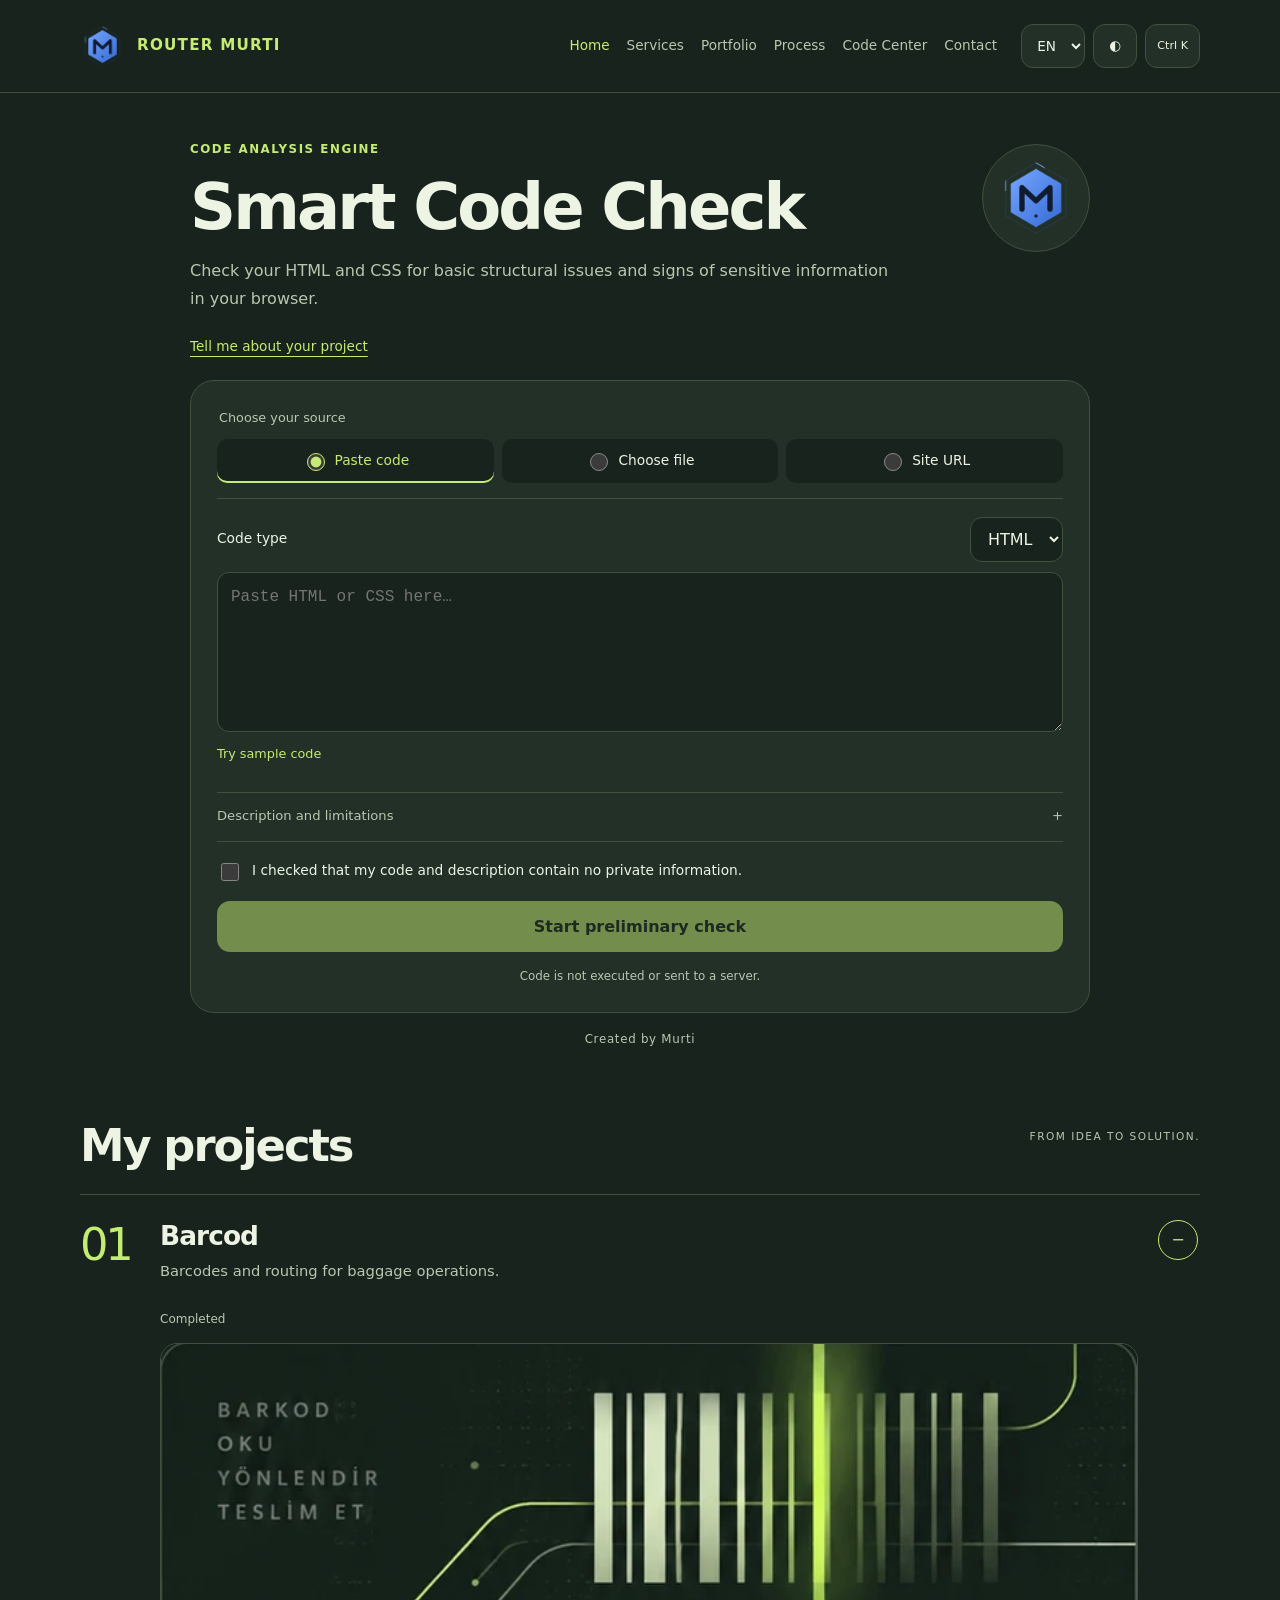
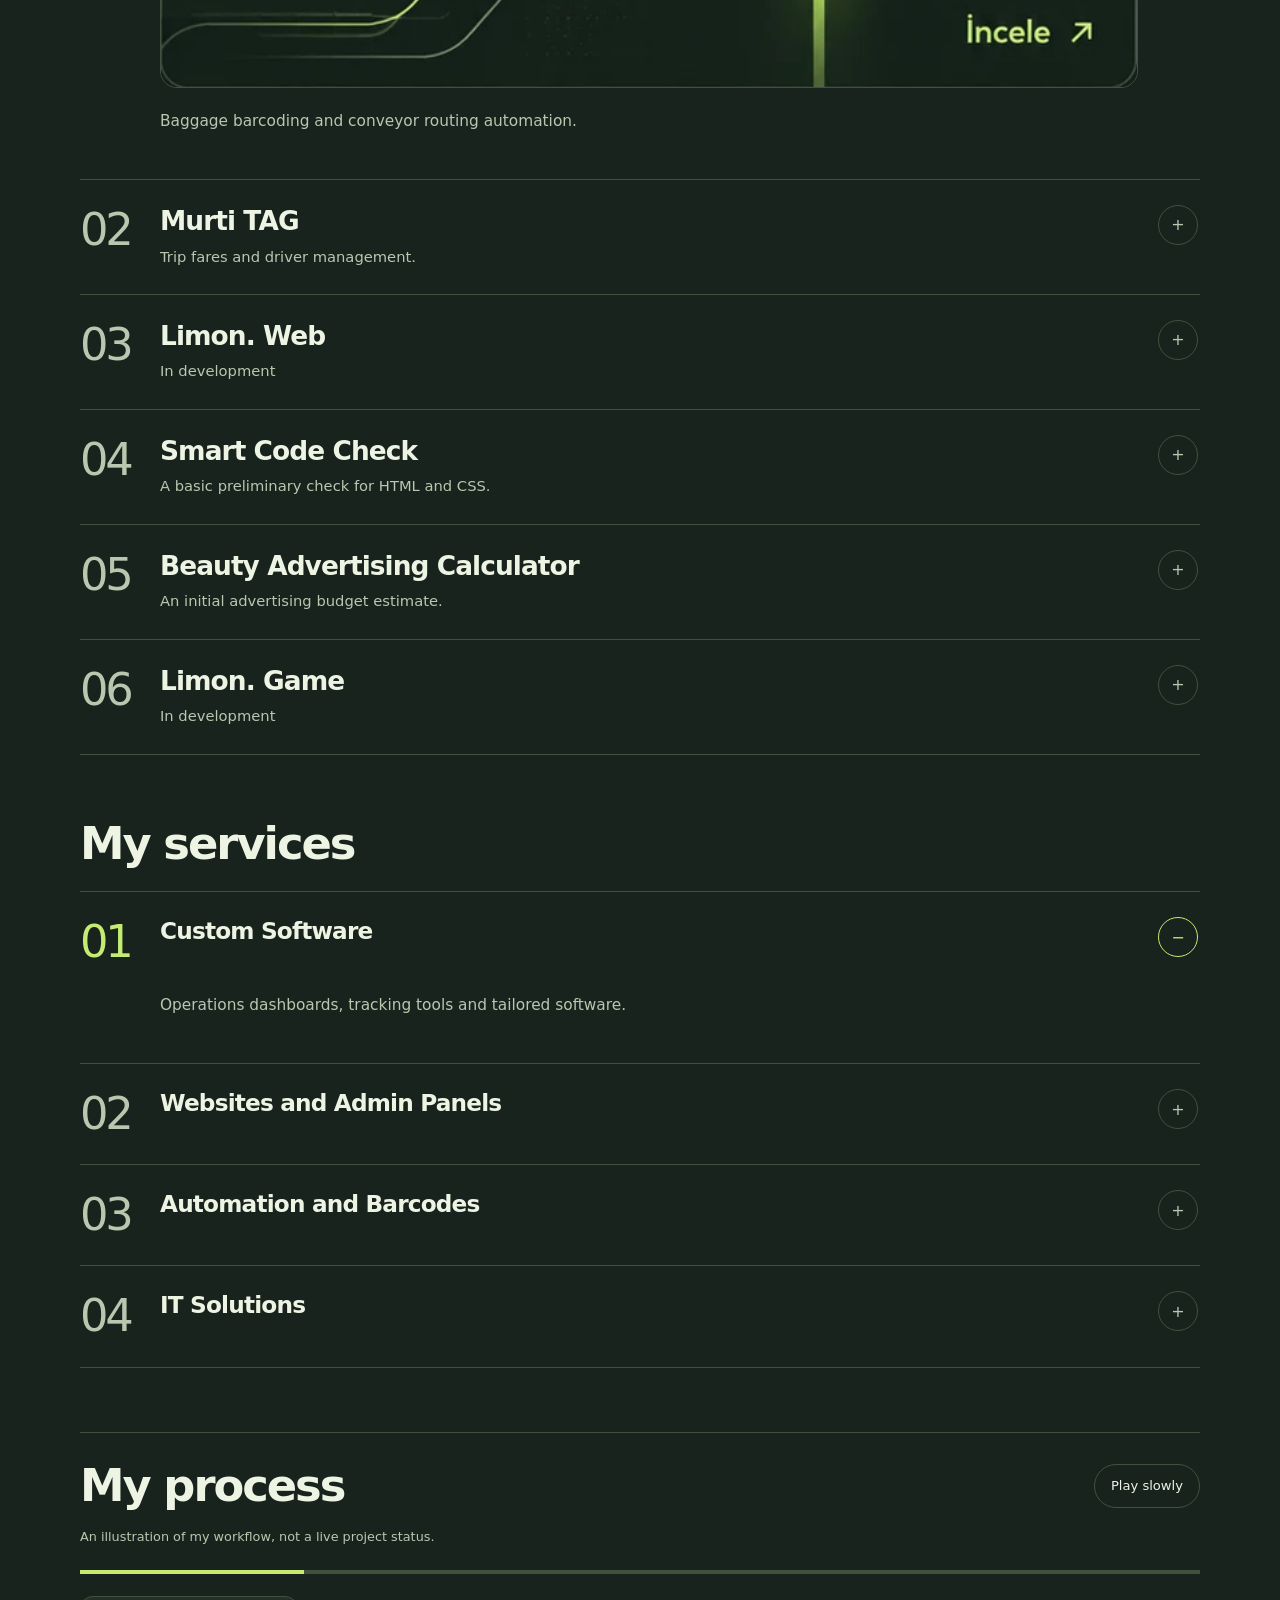
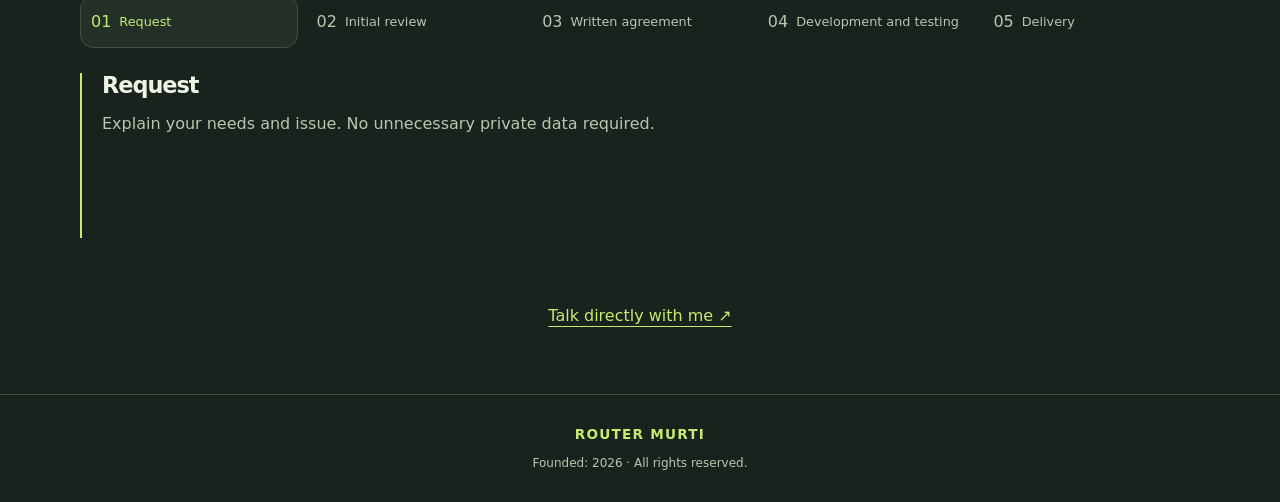
==== commit 1d43ca63: "Remove empty 0/50 social-proof sections from homepage" ====
--- a/index.html
+++ b/index.html
@@ -1,3 +1,3 @@
 <!DOCTYPE html>
-<html lang="tr"><head><meta charset="utf-8"/><meta content="width=device-width,initial-scale=1" name="viewport"/><meta content="Router Murti: bağımsız yazılım geliştirme, web uygulamaları, otomasyon ve BT desteği. İhtiyacınızı doğrudan anlatın; proje kapsamını birlikte netleştirelim." name="description"/><title>Router Murti | Ana sayfa</title><link href="assets/router-murti-logo.png" rel="icon" type="image/png"/><meta content="#19231D" name="theme-color"/><link href="assets/style.css?v=studio-interactive-20261022" rel="stylesheet"/><meta http-equiv="Content-Security-Policy" content="default-src 'self'; script-src 'self'; style-src 'self'; img-src 'self' data:; font-src 'self'; connect-src 'none'; object-src 'none'; base-uri 'none'; form-action 'self'"></head><body data-page="index.html"><header class="site-header"><div class="wrap nav"><a class="brand" href="index.html" aria-label="Router Murti"><img src="assets/router-murti-logo.png" width="45" height="49" alt=""><span class="brand-name">ROUTER MURTI</span></a><nav id="main-nav" class="main-nav" aria-label="Menü"><a href="index.html" aria-current="page"><span data-i18n="Ana Sayfa">Ana sayfa</span></a><a href="services.html"><span data-i18n="Hizmetler">Hizmetler</span></a><a href="portfolio.html"><span data-i18n="Portföy">Portföy</span></a><a href="process.html"><span data-i18n="Süreç">Süreç</span></a><a href="code-center.html"><span data-i18n="Kod Merkezi">Kod merkezi</span></a><a href="contact.html"><span data-i18n="İletişim">İletişim</span></a></nav><div class="tools"><select id="lang" data-aria="langLabel" aria-label="Dil seçimi"><option value="tr">TR</option><option value="en">EN</option><option value="de">DE</option><option value="es">ES</option></select><button type="button" class="theme-toggle" id="theme" data-aria="themeLabel" aria-label="Tema">◐</button><button type="button" class="rm-kbtn" data-command-open data-aria="commandLabel">Ctrl K</button></div><button type="button" class="menu-toggle" aria-controls="main-nav" aria-expanded="false" data-menu data-aria="menuLabel"><span data-i18n="menu">Menü</span></button></div></header><main class="wrap"><section class="engine-hero"><div class="engine-top"><div><p data-i18n="engineEyebrow" class="eyebrow">OTO ANALİZ MOTORU</p><h1>Smart Code Check</h1></div><div class="coin-wrap" role="img" data-aria="coinLabel" aria-label="Logo ve Limon jetonu"><div class="v3-coin"><div class="v3-face"><img src="assets/router-murti-logo.png" alt="Router Murti" width="80" height="80"></div><div class="v3-face back"><img src="assets/limon-face.webp" alt="Limon" width="96" height="96"></div></div></div></div><p data-i18n="engineIntro" class="engine-intro">HTML ve CSS kodunuzdaki bazı yapısal sorunları ve hassas bilgi belirtilerini tarayıcınızda inceleyin.</p><a class="hero-request" href="contact.html"><span data-i18n="requestBtn">Projenizi anlatın</span></a><section class="rm-check-panel"><form id="rmAnalysisForm"><fieldset class="rm-tabs"><legend data-i18n="sourceLegend">İncelemek istediğiniz içerik</legend><label><input type="radio" name="sourceType" value="code" checked><span data-i18n="paste">Kodu yapıştır</span></label><label><input type="radio" name="sourceType" value="file"><span data-i18n="file">Dosya seç</span></label><label><input type="radio" name="sourceType" value="url"><span data-i18n="url">Site adresi</span></label></fieldset><div id="rmCodePane"><div class="rm-code-head"><label for="rmCodeType"><span data-i18n="codeType">Kod türü</span></label><select id="rmCodeType"><option value="html">HTML</option><option value="css">CSS</option></select></div><label class="sr-only" for="rmCode"><span data-i18n="code">İncelenecek kod</span></label><textarea id="rmCode" maxlength="100000" rows="5" spellcheck="false" autocomplete="off" data-placeholder="codePlaceholder" placeholder="HTML veya CSS kodunuzu buraya yapıştırın…"></textarea><button type="button" class="sample-button" data-sample><span data-i18n="sample">Örnek kodu dene</span></button></div><div id="rmFilePane" hidden><label for="rmFile"><span data-i18n="fileLabel">HTML veya CSS dosyası · en fazla 100 KB</span></label><input type="file" id="rmFile" accept=".html,.htm,.css,text/html,text/css"><p data-i18n="fileInfo" class="muted">Dosya bu tarayıcı içinde metin olarak okunur; kod çalıştırılmaz ve sunucuya gönderilmez.</p></div><div id="rmUrlPane" hidden><label for="rmUrl"><span data-i18n="url">Site adresi</span></label><input id="rmUrl" type="url" maxlength="2048" autocomplete="url" placeholder="https://example.com"><p data-i18n="urlInfo" class="muted">URL üzerinden otomatik tarama bu sürümde etkin değildir. Siteye bağlanılmaz; yalnızca adres biçimi kontrol edilir.</p></div><details class="engine-options"><summary><span data-i18n="advanced">Açıklama ve kontrol sınırları</span><span aria-hidden="true">+</span></summary><div><label for="rmProblem"><span data-i18n="problem">Karşılaştığınız sorunu kısaca açıklayın</span></label><textarea id="rmProblem" maxlength="1000" rows="2" data-placeholder="problemPlaceholder" placeholder="Beklenen davranışı ve sorunu yazın. Özel bilgi eklemeyin."></textarea><p data-i18n="limits" class="rm-hint">Bu sınırlı kontrol, kodun hatasız veya tamamen güvenli olduğunu göstermez. Özel bilgileri paylaşmayın. Telegram taslağı yalnızca genel özeti içerir; ayrıca onay vermeden açılmaz.</p></div></details><label class="rm-consent"><input type="checkbox" id="rmSafeConsent" required><span data-i18n="safeConsent">Kodda ve açıklamamda özel bilgi bulunmadığını kontrol ettim.</span></label><button class="rm-analyze-btn" type="submit" id="rmAnalyzeBtn" disabled><span data-i18n="start">Ön kontrolü başlat</span></button><p data-i18n="localOnly" class="engine-safe">Kod çalıştırılmaz, sunucuya gönderilmez.</p></form><div id="rmAnalysisResult" class="result" hidden role="status" aria-live="polite"></div></section><p class="created-by">Created by Murti</p></section><section class="section" id="projects"><div class="section-head"><h2 data-i18n="v3.pr">Projelerim</h2><p data-i18n="projectMotto" class="section-note">FİKİRDEN ÇÖZÜME, GERÇEK PROJELER.</p></div><div class="directory project-directory" data-accordion="projects"><details id="project-1" open><summary class="entry-heading"><span class="entry-number">01</span><span><span class="entry-title">Barcod</span><span data-i18n="sub1" class="entry-subtitle">Bagaj operasyonları için barkod ve yönlendirme.</span></span><span class="entry-toggle" aria-hidden="true"><span class="entry-plus">+</span><span class="entry-minus">−</span></span></summary><div class="entry-body"><span data-i18n="v3.done" class="entry-status">Tamamlandı</span><a href="portfolio.html#project-1" data-aria="projectDetail" aria-label="Ayrıntıları göster"><img class="project-art" src="assets/barcod-flow.webp" width="731" height="258" alt="" loading="lazy"></a><p><span data-i18n="v3.p1">Havalimanı bagaj operasyonları için geliştirdiğim Barcod, uçuş verilerinden apron hedefini belirlemeye, bagaj barkodu oluşturmaya ve yazdırmaya yönelik bir yazılımdır. Konveyör ve itici kol yönlendirme sinyallerini de işler. Kuruma ait operasyon kayıtlarını ve gerçek uçuş verilerini bu sayfada paylaşmıyorum.</span></p></div></details><details id="project-2"><summary class="entry-heading"><span class="entry-number">02</span><span><span class="entry-title">Murti TAG</span><span data-i18n="sub2" class="entry-subtitle">Yolculuk ücreti ve sürücü yönetimi.</span></span><span class="entry-toggle" aria-hidden="true"><span class="entry-plus">+</span><span class="entry-minus">−</span></span></summary><div class="entry-body"><span data-i18n="v3.done" class="entry-status">Tamamlandı</span><p><span data-i18n="v3.p2">Murti TAG, telefonla alınan yolculukların ücretini hesaplamak ve sürücü kayıtlarını düzenlemek için geliştirdiğim bir uygulamadır. Sürücü uyarıları ve yönetim araçları aynı yapı içinde yer alır. Buradaki tanıtımda sürücülerin kişisel bilgilerine veya özel kayıt ekranlarına yer vermiyorum.</span></p><a class="entry-link" href="https://routermurti.pythonanywhere.com" target="_blank" rel="noopener noreferrer"><span data-i18n="v3.view">Projeyi aç ↗</span></a></div></details><details id="project-4"><summary class="entry-heading"><span class="entry-number">03</span><span><span class="entry-title">Limon. Web</span><span data-i18n="v3.dev" class="entry-subtitle">Geliştirme aşamasında</span></span><span class="entry-toggle" aria-hidden="true"><span class="entry-plus">+</span><span class="entry-minus">−</span></span></summary><div class="entry-body"><span data-i18n="v3.dev" class="entry-status">Geliştirme aşamasında</span><p><span data-i18n="v3.p4">Limon. Web, geliştirmeyi sürdürdüğüm web projesidir. Mevcut sayfaları bağlantı üzerinden inceleyebilirsiniz; içerik ve işlevler geliştirme sürecinde değişebilir. Projeyi henüz tamamlanmış bir ürün olarak sunmuyorum.</span></p><a class="entry-link" href="https://routermurti.github.io/limon/" target="_blank" rel="noopener noreferrer"><span data-i18n="v3.view">Projeyi aç ↗</span></a></div></details><details id="project-6"><summary class="entry-heading"><span class="entry-number">04</span><span><span class="entry-title">Smart Code Check</span><span data-i18n="sub6" class="entry-subtitle">HTML ve CSS için temel ön kontrol.</span></span><span class="entry-toggle" aria-hidden="true"><span class="entry-plus">+</span><span class="entry-minus">−</span></span></summary><div class="entry-body"><span data-i18n="v3.dev" class="entry-status">Geliştirme aşamasında</span><p><span data-i18n="v3.p6">Smart Code Check, HTML ve CSS içeriğini çalıştırmadan bazı yapısal sorunları ve hassas bilgi belirtilerini arayan bir ön kontrol aracıdır. İşlemler tarayıcı içinde yapılır; araç, kesin hata tespiti veya kapsamlı bir güvenlik denetimi sağlamaz. Geliştirmeyi sürdürdüğüm bu sürümü kod merkezinde deneyebilirsiniz.</span></p><a class="entry-link" href="code-center.html" ><span data-i18n="v3.view">Projeyi aç ↗</span></a></div></details><details id="project-3"><summary class="entry-heading"><span class="entry-number">05</span><span><span class="entry-title"><span data-i18n="beautyName">Güzellik Salonu Reklam Hesaplayıcı</span></span><span data-i18n="sub3" class="entry-subtitle">Reklam bütçesi için başlangıç tahmini.</span></span><span class="entry-toggle" aria-hidden="true"><span class="entry-plus">+</span><span class="entry-minus">−</span></span></summary><div class="entry-body"><span data-i18n="v3.done" class="entry-status">Tamamlandı</span><p><span data-i18n="v3.p3">Güzellik işletmelerinin reklam bütçesi için bir başlangıç tahmini oluşturmasına yardımcı olan bir hesaplama aracıdır. Girilen bilgilere göre üretilen tahminler, bütçe seçeneklerini karşılaştırmak amacıyla kullanılabilir. Araç; müşteri sayısı, satış veya reklam getirisi garantisi vermez.</span></p><a class="entry-link" href="https://routermurti.github.io/guzellik-reklam-hesaplayici/" target="_blank" rel="noopener noreferrer"><span data-i18n="v3.view">Projeyi aç ↗</span></a></div></details><details id="project-5"><summary class="entry-heading"><span class="entry-number">06</span><span><span class="entry-title">Limon. Game</span><span data-i18n="v3.dev" class="entry-subtitle">Geliştirme aşamasında</span></span><span class="entry-toggle" aria-hidden="true"><span class="entry-plus">+</span><span class="entry-minus">−</span></span></summary><div class="entry-body"><span data-i18n="v3.dev" class="entry-status">Geliştirme aşamasında</span><p><span data-i18n="v3.p5">Limon. Game, üzerinde çalıştığım oyun projesidir. Geliştirme aşamasında olduğu için burada oynanabilir bir sürüm veya indirme bağlantısı sunmuyorum. Paylaşılabilir bir sürüm hazır olduğunda bu alanda duyuracağım.</span></p></div></details></div></section><section class="section"><div class="section-head"><h2 data-i18n="servicesTitle">Çalışma alanım</h2></div><div class="directory service-directory" data-accordion="services"><details open><summary class="entry-heading"><span class="entry-number">01</span><span class="entry-title"><span data-i18n="v3.s1">Özel yazılım</span></span><span class="entry-toggle" aria-hidden="true"><span class="entry-plus">+</span><span class="entry-minus">−</span></span></summary><div class="entry-body"><p><span data-i18n="v3.s1b">İş takibi, kayıt yönetimi ve günlük işlemler için ihtiyaca uygun uygulamalar geliştiriyorum. Mevcut iş akışınızı birlikte değerlendiriyor; hangi verilerin tutulacağını, kimlerin hangi ekranları kullanacağını ve beklenen çıktıları belirliyorum. Uygulanacak özellikleri işe başlamadan önce yazılı olarak netleştiriyorum.</span></p></div></details><details><summary class="entry-heading"><span class="entry-number">02</span><span class="entry-title"><span data-i18n="v3.s2">Web siteleri ve yönetim panelleri</span></span><span class="entry-toggle" aria-hidden="true"><span class="entry-plus">+</span><span class="entry-minus">−</span></span></summary><div class="entry-body"><p><span data-i18n="v3.s2b">İşletmenizi veya projenizi anlatan web siteleri ve içeriklerinizi yönetmenizi sağlayan paneller üzerinde çalışıyorum. Sayfa yapısını, gezinmeyi, form alanlarını ve mobil görünümü kullanım amacına göre planlıyorum. Gerekli yönetim özelliklerini, kullanılacak altyapıyı ve teslim kapsamını ön değerlendirmede birlikte belirliyorum.</span></p></div></details><details><summary class="entry-heading"><span class="entry-number">03</span><span class="entry-title"><span data-i18n="v3.s3">Otomasyon ve barkod sistemleri</span></span><span class="entry-toggle" aria-hidden="true"><span class="entry-plus">+</span><span class="entry-minus">−</span></span></summary><div class="entry-body"><p><span data-i18n="v3.s3b">Tekrarlanan kayıt, veri işleme ve barkod işlemlerini düzenleyen çözümler geliştiriyorum. Verinin sisteme nasıl gireceğini, hangi adımlardan geçeceğini ve nasıl bir çıktı üretileceğini iş akışınıza göre değerlendiriyorum. Cihaz bağlantısı veya mevcut bir sisteme uyarlama gerekiyorsa teknik koşulları ayrıca inceliyorum.</span></p></div></details><details><summary class="entry-heading"><span class="entry-number">04</span><span class="entry-title"><span data-i18n="v3.s4">BT çözümleri ve teknik destek</span></span><span class="entry-toggle" aria-hidden="true"><span class="entry-plus">+</span><span class="entry-minus">−</span></span></summary><div class="entry-body"><p><span data-i18n="v3.s4b">Bilgisayar, yazılım ve günlük BT kullanımında karşılaşılan sorunları inceliyor; uygulanabilir çözüm seçeneklerini açıklıyorum. Uzaktan değerlendirilebilen işlemlerle yerinde müdahale gerektiren durumları ayırıyorum. Destek kapsamını, erişim ihtiyacını ve işlemlerin sınırlarını başlamadan önce sizinle netleştiriyorum.</span></p></div></details></div></section><section class="section process" data-process><div class="process-head"><h2 data-i18n="processTitle">Çalışma sürecim</h2><button class="quiet-button" type="button" data-play><span data-i18n="play">Yavaşça oynat</span></button></div><p data-i18n="processNote" class="process-note">Genel çalışma akışı örneğidir; güncel bir projenin ilerlemesini göstermez.</p><progress class="process-progress" value="1" max="5" data-aria="progress"></progress><ol class="process-steps"><li><button type="button" data-step="0" aria-pressed="true" aria-controls="process-panel-0"><span>01</span><span data-i18n="v3.st1">İhtiyacın belirlenmesi</span></button></li><li><button type="button" data-step="1" aria-pressed="false" aria-controls="process-panel-1"><span>02</span><span data-i18n="v3.st2">Teknik ön değerlendirme</span></button></li><li><button type="button" data-step="2" aria-pressed="false" aria-controls="process-panel-2"><span>03</span><span data-i18n="v3.st3">Yazılı mutabakat</span></button></li><li><button type="button" data-step="3" aria-pressed="false" aria-controls="process-panel-3"><span>04</span><span data-i18n="v3.st4">Geliştirme ve test</span></button></li><li><button type="button" data-step="4" aria-pressed="false" aria-controls="process-panel-4"><span>05</span><span data-i18n="v3.st5">Teslim ve devir</span></button></li></ol><div class="process-panel" id="process-panel-0"><h3 data-i18n="v3.st1">İhtiyacın belirlenmesi</h3><p data-i18n="v3.sd1">Önce mevcut durumu, çözmek istediğiniz sorunu ve beklediğiniz sonucu sizden dinliyorum. Kullanılacak cihazları, mevcut uygulamaları ve işin önceliklerini sizinle birlikte belirliyorum. Bu aşamada şifre veya özel müşteri kaydı paylaşmanız gerekmez; örnekler gerekiyorsa kişisel verilerden arındırılmış içerik kullanmanızı isterim.</p></div><div class="process-panel" id="process-panel-1" hidden><h3 data-i18n="v3.st2">Teknik ön değerlendirme</h3><p data-i18n="v3.sd2">Talebin teknik olarak nasıl karşılanabileceğini, mevcut sistemle uyumunu ve olası sınırlamaları inceliyorum. Ek araç, cihaz bağlantısı veya dış hizmet gerekip gerekmediğini değerlendirip seçenekleri açıklıyorum. Yapılabilirlik ve kapsam netleşmeden kesin ücret ya da teslim tarihi vermiyorum.</p></div><div class="process-panel" id="process-panel-2" hidden><h3 data-i18n="v3.st3">Yazılı mutabakat</h3><p data-i18n="v3.sd3">Yapılacak işleri, kapsam dışında kalan talepleri, ücreti ve öngörülen takvimi sizinle birlikte yazılı olarak netleştiriyorum. Revizyon sınırlarını, sizden beklenen bilgi ve erişimleri, teslim biçimini ve sorumlulukları da bu aşamada sizinle netleştiriyorum. Geliştirmeye, bu koşullar üzerinde karşılıklı olarak anlaştıktan sonra başlıyorum.</p></div><div class="process-panel" id="process-panel-3" hidden><h3 data-i18n="v3.st4">Geliştirme ve test</h3><p data-i18n="v3.sd4">Üzerinde anlaştığımız özellikleri belirlenen iş planına göre geliştiriyorum. İşin kapsamına uygun işlevsellik ve güvenlik kontrollerini yapıyor, web arayüzlerini farklı ekran boyutlarında inceliyorum. Yaptığım kontrolleri ve sınayamadığım noktaları açıkça belirtiyor; kapsam değişikliği gerekirse önce sizinle görüşüyorum.</p></div><div class="process-panel" id="process-panel-4" hidden><h3 data-i18n="v3.st5">Teslim ve devir</h3><p data-i18n="v3.sd5">Teslim öncesinde tamamlanan işleri, kullanım biçimini ve bilinen sınırlamaları sizinle birlikte gözden geçiriyorum. Anlaşmaya dâhil olan dosyaları, erişimleri ve kullanım bilgilerini kararlaştırılan biçimde devrediyorum. Teslim sonrasındaki destek veya ek geliştirme taleplerinin kapsamını ve koşullarını sizinle ayrıca netleştiriyorum.</p></div></section><section class="section founders" id="founders"><div class="founder-top"><div><p data-i18n="foundersTag" class="eyebrow">ROUTER MURTI · İLK DESTEKÇİLER</p><h2 data-i18n="v3.found">Bana ilk güvenen 50 kişi</h2><p data-i18n="v3.foundb">Router Murti adıyla tamamladığım işler için bana güvenen ilk 50 müşteriye bu alanda teşekkür etmek istiyorum. Bir müşterimin adı veya takma adı, yalnızca ilgili iş tamamlandıktan ve yayımlanmasına açıkça izin verildikten sonra eklenir.</p></div><div class="founder-counter"><strong>0 / 50</strong><small data-i18n="v3.foundEmpty">Henüz yayımlanan isim yok.</small></div></div><div class="founder-slots" aria-hidden="true"><span class="founder-slot">01</span><span class="founder-slot">02</span><span class="founder-slot">03</span><span class="founder-slot">04</span><span class="founder-slot">05</span><span class="founder-slot">06</span><span class="founder-slot">07</span><span class="founder-slot">08</span><span class="founder-slot">09</span><span class="founder-slot">10</span></div><p data-i18n="v3.foundNote" class="founder-note">Sayaç yalnızca burada yayımlanan isimleri gösterir. Numaralı boş yerler gerçek müşteri kaydı değildir. İsimler, ilgili kişinin isteği üzerine kaldırılabilir.</p></section><div class="footer-contact"><a href="contact.html"><span data-i18n="directContact">Doğrudan benimle görüşün</span> ↗</a></div><details class="founders-dock"><summary><span class="founders-dock-dot" aria-hidden="true"></span><span data-i18n="x.foundDock">İlk 50 İş Ortağımız</span><strong>0/50</strong></summary><div class="founders-dock-panel"><p class="founders-dock-kicker" data-i18n="v3.foundEmpty">Henüz kayıt yok</p><h2 data-i18n="x.foundDock">İlk 50 İş Ortağımız</h2><p data-i18n="x.foundDockNote">İlk 50 iş ortağı için ayrılan alanı görüntüle</p><p class="founders-dock-message" data-i18n="x.foundDockMessage">Bu alan, birlikte ürettiğimiz işlerin ve kurduğumuz güvenin küçük bir hatırası olacak. Router Murti’ye ilk güvenen 50 iş ortağım burada kendi hikâyesiyle yer alacak. Henüz isim eklenmedi; bu alanın ilk hikâyesini birlikte yazacağız.</p><div class="founders-dock-count"><strong>0</strong><span>/ 50</span></div><div class="founders-dock-slots" aria-hidden="true"><span>01</span><span>02</span><span>03</span><span>04</span><span>05</span><span>06</span><span>07</span><span>08</span><span>09</span><span>10</span></div><a href="#founders" data-i18n="x.openFounders">Alanı aç</a></div></details></main><footer class="site-footer"><div class="wrap"><strong>ROUTER MURTI</strong><small data-i18n="v3.since">Kuruluş: 2026 · Tüm hakları saklıdır.</small></div></footer><script defer src="assets/content.js?v=founders-20261022"></script><script defer src="assets/app.js?v=lang-20261022"></script><script defer src="assets/security-scan.js?v=security-20261022"></script><script defer src="assets/syntax-check.js?v=security-20261022"></script><script defer src="assets/code-check.js?v=security-20261022"></script></body></html>
+<html lang="tr"><head><meta charset="utf-8"/><meta content="width=device-width,initial-scale=1" name="viewport"/><meta content="Router Murti: bağımsız yazılım geliştirme, web uygulamaları, otomasyon ve BT desteği. İhtiyacınızı doğrudan anlatın; proje kapsamını birlikte netleştirelim." name="description"/><title>Router Murti | Ana sayfa</title><link href="assets/router-murti-logo.png" rel="icon" type="image/png"/><meta content="#19231D" name="theme-color"/><link href="assets/style.css?v=studio-interactive-20261022" rel="stylesheet"/><meta http-equiv="Content-Security-Policy" content="default-src 'self'; script-src 'self'; style-src 'self'; img-src 'self' data:; font-src 'self'; connect-src 'none'; object-src 'none'; base-uri 'none'; form-action 'self'"></head><body data-page="index.html"><header class="site-header"><div class="wrap nav"><a class="brand" href="index.html" aria-label="Router Murti"><img src="assets/router-murti-logo.png" width="45" height="49" alt=""><span class="brand-name">ROUTER MURTI</span></a><nav id="main-nav" class="main-nav" aria-label="Menü"><a href="index.html" aria-current="page"><span data-i18n="Ana Sayfa">Ana sayfa</span></a><a href="services.html"><span data-i18n="Hizmetler">Hizmetler</span></a><a href="portfolio.html"><span data-i18n="Portföy">Portföy</span></a><a href="process.html"><span data-i18n="Süreç">Süreç</span></a><a href="code-center.html"><span data-i18n="Kod Merkezi">Kod merkezi</span></a><a href="contact.html"><span data-i18n="İletişim">İletişim</span></a></nav><div class="tools"><select id="lang" data-aria="langLabel" aria-label="Dil seçimi"><option value="tr">TR</option><option value="en">EN</option><option value="de">DE</option><option value="es">ES</option></select><button type="button" class="theme-toggle" id="theme" data-aria="themeLabel" aria-label="Tema">◐</button><button type="button" class="rm-kbtn" data-command-open data-aria="commandLabel">Ctrl K</button></div><button type="button" class="menu-toggle" aria-controls="main-nav" aria-expanded="false" data-menu data-aria="menuLabel"><span data-i18n="menu">Menü</span></button></div></header><main class="wrap"><section class="engine-hero"><div class="engine-top"><div><p data-i18n="engineEyebrow" class="eyebrow">OTO ANALİZ MOTORU</p><h1>Smart Code Check</h1></div><div class="coin-wrap" role="img" data-aria="coinLabel" aria-label="Logo ve Limon jetonu"><div class="v3-coin"><div class="v3-face"><img src="assets/router-murti-logo.png" alt="Router Murti" width="80" height="80"></div><div class="v3-face back"><img src="assets/limon-face.webp" alt="Limon" width="96" height="96"></div></div></div></div><p data-i18n="engineIntro" class="engine-intro">HTML ve CSS kodunuzdaki bazı yapısal sorunları ve hassas bilgi belirtilerini tarayıcınızda inceleyin.</p><a class="hero-request" href="contact.html"><span data-i18n="requestBtn">Projenizi anlatın</span></a><section class="rm-check-panel"><form id="rmAnalysisForm"><fieldset class="rm-tabs"><legend data-i18n="sourceLegend">İncelemek istediğiniz içerik</legend><label><input type="radio" name="sourceType" value="code" checked><span data-i18n="paste">Kodu yapıştır</span></label><label><input type="radio" name="sourceType" value="file"><span data-i18n="file">Dosya seç</span></label><label><input type="radio" name="sourceType" value="url"><span data-i18n="url">Site adresi</span></label></fieldset><div id="rmCodePane"><div class="rm-code-head"><label for="rmCodeType"><span data-i18n="codeType">Kod türü</span></label><select id="rmCodeType"><option value="html">HTML</option><option value="css">CSS</option></select></div><label class="sr-only" for="rmCode"><span data-i18n="code">İncelenecek kod</span></label><textarea id="rmCode" maxlength="100000" rows="5" spellcheck="false" autocomplete="off" data-placeholder="codePlaceholder" placeholder="HTML veya CSS kodunuzu buraya yapıştırın…"></textarea><button type="button" class="sample-button" data-sample><span data-i18n="sample">Örnek kodu dene</span></button></div><div id="rmFilePane" hidden><label for="rmFile"><span data-i18n="fileLabel">HTML veya CSS dosyası · en fazla 100 KB</span></label><input type="file" id="rmFile" accept=".html,.htm,.css,text/html,text/css"><p data-i18n="fileInfo" class="muted">Dosya bu tarayıcı içinde metin olarak okunur; kod çalıştırılmaz ve sunucuya gönderilmez.</p></div><div id="rmUrlPane" hidden><label for="rmUrl"><span data-i18n="url">Site adresi</span></label><input id="rmUrl" type="url" maxlength="2048" autocomplete="url" placeholder="https://example.com"><p data-i18n="urlInfo" class="muted">URL üzerinden otomatik tarama bu sürümde etkin değildir. Siteye bağlanılmaz; yalnızca adres biçimi kontrol edilir.</p></div><details class="engine-options"><summary><span data-i18n="advanced">Açıklama ve kontrol sınırları</span><span aria-hidden="true">+</span></summary><div><label for="rmProblem"><span data-i18n="problem">Karşılaştığınız sorunu kısaca açıklayın</span></label><textarea id="rmProblem" maxlength="1000" rows="2" data-placeholder="problemPlaceholder" placeholder="Beklenen davranışı ve sorunu yazın. Özel bilgi eklemeyin."></textarea><p data-i18n="limits" class="rm-hint">Bu sınırlı kontrol, kodun hatasız veya tamamen güvenli olduğunu göstermez. Özel bilgileri paylaşmayın. Telegram taslağı yalnızca genel özeti içerir; ayrıca onay vermeden açılmaz.</p></div></details><label class="rm-consent"><input type="checkbox" id="rmSafeConsent" required><span data-i18n="safeConsent">Kodda ve açıklamamda özel bilgi bulunmadığını kontrol ettim.</span></label><button class="rm-analyze-btn" type="submit" id="rmAnalyzeBtn" disabled><span data-i18n="start">Ön kontrolü başlat</span></button><p data-i18n="localOnly" class="engine-safe">Kod çalıştırılmaz, sunucuya gönderilmez.</p></form><div id="rmAnalysisResult" class="result" hidden role="status" aria-live="polite"></div></section><p class="created-by">Created by Murti</p></section><section class="section" id="projects"><div class="section-head"><h2 data-i18n="v3.pr">Projelerim</h2><p data-i18n="projectMotto" class="section-note">FİKİRDEN ÇÖZÜME, GERÇEK PROJELER.</p></div><div class="directory project-directory" data-accordion="projects"><details id="project-1" open><summary class="entry-heading"><span class="entry-number">01</span><span><span class="entry-title">Barcod</span><span data-i18n="sub1" class="entry-subtitle">Bagaj operasyonları için barkod ve yönlendirme.</span></span><span class="entry-toggle" aria-hidden="true"><span class="entry-plus">+</span><span class="entry-minus">−</span></span></summary><div class="entry-body"><span data-i18n="v3.done" class="entry-status">Tamamlandı</span><a href="portfolio.html#project-1" data-aria="projectDetail" aria-label="Ayrıntıları göster"><img class="project-art" src="assets/barcod-flow.webp" width="731" height="258" alt="" loading="lazy"></a><p><span data-i18n="v3.p1">Barcod, bagaj süreçlerinde barkod oluşturma ve operasyonel iş akışını desteklemek amacıyla geliştirdiğim bir yazılım projesidir.</span></p></div></details><details id="project-2"><summary class="entry-heading"><span class="entry-number">02</span><span><span class="entry-title">Murti TAG</span><span data-i18n="sub2" class="entry-subtitle">Yolculuk ücreti ve sürücü yönetimi.</span></span><span class="entry-toggle" aria-hidden="true"><span class="entry-plus">+</span><span class="entry-minus">−</span></span></summary><div class="entry-body"><span data-i18n="v3.done" class="entry-status">Tamamlandı</span><p><span data-i18n="v3.p2">Murti TAG, telefonla alınan yolculukların ücretini hesaplamak ve sürücü kayıtlarını düzenlemek için geliştirdiğim bir uygulamadır. Sürücü uyarıları ve yönetim araçları aynı yapı içinde yer alır. Buradaki tanıtımda sürücülerin kişisel bilgilerine veya özel kayıt ekranlarına yer vermiyorum.</span></p><a class="entry-link" href="https://routermurti.pythonanywhere.com" target="_blank" rel="noopener noreferrer"><span data-i18n="v3.view">Projeyi aç ↗</span></a></div></details><details id="project-4"><summary class="entry-heading"><span class="entry-number">03</span><span><span class="entry-title">Limon. Web</span><span data-i18n="v3.dev" class="entry-subtitle">Geliştirme aşamasında</span></span><span class="entry-toggle" aria-hidden="true"><span class="entry-plus">+</span><span class="entry-minus">−</span></span></summary><div class="entry-body"><span data-i18n="v3.dev" class="entry-status">Geliştirme aşamasında</span><p><span data-i18n="v3.p4">Limon. Web, geliştirmeyi sürdürdüğüm web projesidir. Mevcut sayfaları bağlantı üzerinden inceleyebilirsiniz; içerik ve işlevler geliştirme sürecinde değişebilir. Projeyi henüz tamamlanmış bir ürün olarak sunmuyorum.</span></p><a class="entry-link" href="https://routermurti.github.io/limon/" target="_blank" rel="noopener noreferrer"><span data-i18n="v3.view">Projeyi aç ↗</span></a></div></details><details id="project-6"><summary class="entry-heading"><span class="entry-number">04</span><span><span class="entry-title">Smart Code Check</span><span data-i18n="sub6" class="entry-subtitle">HTML ve CSS için temel ön kontrol.</span></span><span class="entry-toggle" aria-hidden="true"><span class="entry-plus">+</span><span class="entry-minus">−</span></span></summary><div class="entry-body"><span data-i18n="v3.dev" class="entry-status">Geliştirme aşamasında</span><p><span data-i18n="v3.p6">Smart Code Check, HTML ve CSS içeriğini çalıştırmadan bazı yapısal sorunları ve hassas bilgi belirtilerini arayan bir ön kontrol aracıdır. İşlemler tarayıcı içinde yapılır; araç, kesin hata tespiti veya kapsamlı bir güvenlik denetimi sağlamaz. Geliştirmeyi sürdürdüğüm bu sürümü kod merkezinde deneyebilirsiniz.</span></p><a class="entry-link" href="code-center.html" ><span data-i18n="v3.view">Projeyi aç ↗</span></a></div></details><details id="project-3"><summary class="entry-heading"><span class="entry-number">05</span><span><span class="entry-title"><span data-i18n="beautyName">Güzellik Salonu Reklam Hesaplayıcı</span></span><span data-i18n="sub3" class="entry-subtitle">Reklam bütçesi için başlangıç tahmini.</span></span><span class="entry-toggle" aria-hidden="true"><span class="entry-plus">+</span><span class="entry-minus">−</span></span></summary><div class="entry-body"><span data-i18n="v3.done" class="entry-status">Tamamlandı</span><p><span data-i18n="v3.p3">Güzellik işletmelerinin reklam bütçesi için bir başlangıç tahmini oluşturmasına yardımcı olan bir hesaplama aracıdır. Girilen bilgilere göre üretilen tahminler, bütçe seçeneklerini karşılaştırmak amacıyla kullanılabilir. Araç; müşteri sayısı, satış veya reklam getirisi garantisi vermez.</span></p><a class="entry-link" href="https://routermurti.github.io/guzellik-reklam-hesaplayici/" target="_blank" rel="noopener noreferrer"><span data-i18n="v3.view">Projeyi aç ↗</span></a></div></details><details id="project-5"><summary class="entry-heading"><span class="entry-number">06</span><span><span class="entry-title">Limon. Game</span><span data-i18n="v3.dev" class="entry-subtitle">Geliştirme aşamasında</span></span><span class="entry-toggle" aria-hidden="true"><span class="entry-plus">+</span><span class="entry-minus">−</span></span></summary><div class="entry-body"><span data-i18n="v3.dev" class="entry-status">Geliştirme aşamasında</span><p><span data-i18n="v3.p5">Limon. Game, üzerinde çalıştığım oyun projesidir. Geliştirme aşamasında olduğu için burada oynanabilir bir sürüm veya indirme bağlantısı sunmuyorum. Paylaşılabilir bir sürüm hazır olduğunda bu alanda duyuracağım.</span></p></div></details></div></section><section class="section"><div class="section-head"><h2 data-i18n="servicesTitle">Çalışma alanım</h2></div><div class="directory service-directory" data-accordion="services"><details open><summary class="entry-heading"><span class="entry-number">01</span><span class="entry-title"><span data-i18n="v3.s1">Özel yazılım</span></span><span class="entry-toggle" aria-hidden="true"><span class="entry-plus">+</span><span class="entry-minus">−</span></span></summary><div class="entry-body"><p><span data-i18n="v3.s1b">İş takibi, kayıt yönetimi ve günlük işlemler için ihtiyaca uygun uygulamalar geliştiriyorum. Mevcut iş akışınızı birlikte değerlendiriyor; hangi verilerin tutulacağını, kimlerin hangi ekranları kullanacağını ve beklenen çıktıları belirliyorum. Uygulanacak özellikleri işe başlamadan önce yazılı olarak netleştiriyorum.</span></p></div></details><details><summary class="entry-heading"><span class="entry-number">02</span><span class="entry-title"><span data-i18n="v3.s2">Web siteleri ve yönetim panelleri</span></span><span class="entry-toggle" aria-hidden="true"><span class="entry-plus">+</span><span class="entry-minus">−</span></span></summary><div class="entry-body"><p><span data-i18n="v3.s2b">İşletmenizi veya projenizi anlatan web siteleri ve içeriklerinizi yönetmenizi sağlayan paneller üzerinde çalışıyorum. Sayfa yapısını, gezinmeyi, form alanlarını ve mobil görünümü kullanım amacına göre planlıyorum. Gerekli yönetim özelliklerini, kullanılacak altyapıyı ve teslim kapsamını ön değerlendirmede birlikte belirliyorum.</span></p></div></details><details><summary class="entry-heading"><span class="entry-number">03</span><span class="entry-title"><span data-i18n="v3.s3">Otomasyon ve barkod sistemleri</span></span><span class="entry-toggle" aria-hidden="true"><span class="entry-plus">+</span><span class="entry-minus">−</span></span></summary><div class="entry-body"><p><span data-i18n="v3.s3b">Tekrarlanan kayıt, veri işleme ve barkod işlemlerini düzenleyen çözümler geliştiriyorum. Verinin sisteme nasıl gireceğini, hangi adımlardan geçeceğini ve nasıl bir çıktı üretileceğini iş akışınıza göre değerlendiriyorum. Cihaz bağlantısı veya mevcut bir sisteme uyarlama gerekiyorsa teknik koşulları ayrıca inceliyorum.</span></p></div></details><details><summary class="entry-heading"><span class="entry-number">04</span><span class="entry-title"><span data-i18n="v3.s4">BT çözümleri ve teknik destek</span></span><span class="entry-toggle" aria-hidden="true"><span class="entry-plus">+</span><span class="entry-minus">−</span></span></summary><div class="entry-body"><p><span data-i18n="v3.s4b">Bilgisayar, yazılım ve günlük BT kullanımında karşılaşılan sorunları inceliyor; uygulanabilir çözüm seçeneklerini açıklıyorum. Uzaktan değerlendirilebilen işlemlerle yerinde müdahale gerektiren durumları ayırıyorum. Destek kapsamını, erişim ihtiyacını ve işlemlerin sınırlarını başlamadan önce sizinle netleştiriyorum.</span></p></div></details></div></section><section class="section process" data-process><div class="process-head"><h2 data-i18n="processTitle">Çalışma sürecim</h2><button class="quiet-button" type="button" data-play><span data-i18n="play">Yavaşça oynat</span></button></div><p data-i18n="processNote" class="process-note">Genel çalışma akışı örneğidir; güncel bir projenin ilerlemesini göstermez.</p><progress class="process-progress" value="1" max="5" data-aria="progress"></progress><ol class="process-steps"><li><button type="button" data-step="0" aria-pressed="true" aria-controls="process-panel-0"><span>01</span><span data-i18n="v3.st1">İhtiyacın belirlenmesi</span></button></li><li><button type="button" data-step="1" aria-pressed="false" aria-controls="process-panel-1"><span>02</span><span data-i18n="v3.st2">Teknik ön değerlendirme</span></button></li><li><button type="button" data-step="2" aria-pressed="false" aria-controls="process-panel-2"><span>03</span><span data-i18n="v3.st3">Yazılı mutabakat</span></button></li><li><button type="button" data-step="3" aria-pressed="false" aria-controls="process-panel-3"><span>04</span><span data-i18n="v3.st4">Geliştirme ve test</span></button></li><li><button type="button" data-step="4" aria-pressed="false" aria-controls="process-panel-4"><span>05</span><span data-i18n="v3.st5">Teslim ve devir</span></button></li></ol><div class="process-panel" id="process-panel-0"><h3 data-i18n="v3.st1">İhtiyacın belirlenmesi</h3><p data-i18n="v3.sd1">Önce mevcut durumu, çözmek istediğiniz sorunu ve beklediğiniz sonucu sizden dinliyorum. Kullanılacak cihazları, mevcut uygulamaları ve işin önceliklerini sizinle birlikte belirliyorum. Bu aşamada şifre veya özel müşteri kaydı paylaşmanız gerekmez; örnekler gerekiyorsa kişisel verilerden arındırılmış içerik kullanmanızı isterim.</p></div><div class="process-panel" id="process-panel-1" hidden><h3 data-i18n="v3.st2">Teknik ön değerlendirme</h3><p data-i18n="v3.sd2">Talebin teknik olarak nasıl karşılanabileceğini, mevcut sistemle uyumunu ve olası sınırlamaları inceliyorum. Ek araç, cihaz bağlantısı veya dış hizmet gerekip gerekmediğini değerlendirip seçenekleri açıklıyorum. Yapılabilirlik ve kapsam netleşmeden kesin ücret ya da teslim tarihi vermiyorum.</p></div><div class="process-panel" id="process-panel-2" hidden><h3 data-i18n="v3.st3">Yazılı mutabakat</h3><p data-i18n="v3.sd3">Yapılacak işleri, kapsam dışında kalan talepleri, ücreti ve öngörülen takvimi sizinle birlikte yazılı olarak netleştiriyorum. Revizyon sınırlarını, sizden beklenen bilgi ve erişimleri, teslim biçimini ve sorumlulukları da bu aşamada sizinle netleştiriyorum. Geliştirmeye, bu koşullar üzerinde karşılıklı olarak anlaştıktan sonra başlıyorum.</p></div><div class="process-panel" id="process-panel-3" hidden><h3 data-i18n="v3.st4">Geliştirme ve test</h3><p data-i18n="v3.sd4">Üzerinde anlaştığımız özellikleri belirlenen iş planına göre geliştiriyorum. İşin kapsamına uygun işlevsellik ve güvenlik kontrollerini yapıyor, web arayüzlerini farklı ekran boyutlarında inceliyorum. Yaptığım kontrolleri ve sınayamadığım noktaları açıkça belirtiyor; kapsam değişikliği gerekirse önce sizinle görüşüyorum.</p></div><div class="process-panel" id="process-panel-4" hidden><h3 data-i18n="v3.st5">Teslim ve devir</h3><p data-i18n="v3.sd5">Teslim öncesinde tamamlanan işleri, kullanım biçimini ve bilinen sınırlamaları sizinle birlikte gözden geçiriyorum. Anlaşmaya dâhil olan dosyaları, erişimleri ve kullanım bilgilerini kararlaştırılan biçimde devrediyorum. Teslim sonrasındaki destek veya ek geliştirme taleplerinin kapsamını ve koşullarını sizinle ayrıca netleştiriyorum.</p></div></section><div class="footer-contact"><a href="contact.html"><span data-i18n="directContact">Doğrudan benimle görüşün</span> ↗</a></div></main><footer class="site-footer"><div class="wrap"><strong>ROUTER MURTI</strong><small data-i18n="v3.since">Kuruluş: 2026 · Tüm hakları saklıdır.</small></div></footer><script defer src="assets/content.js?v=founders-20261022"></script><script defer src="assets/app.js?v=lang-20261022"></script><script defer src="assets/security-scan.js?v=security-20261022"></script><script defer src="assets/syntax-check.js?v=security-20261022"></script><script defer src="assets/code-check.js?v=security-20261022"></script></body></html>
 
